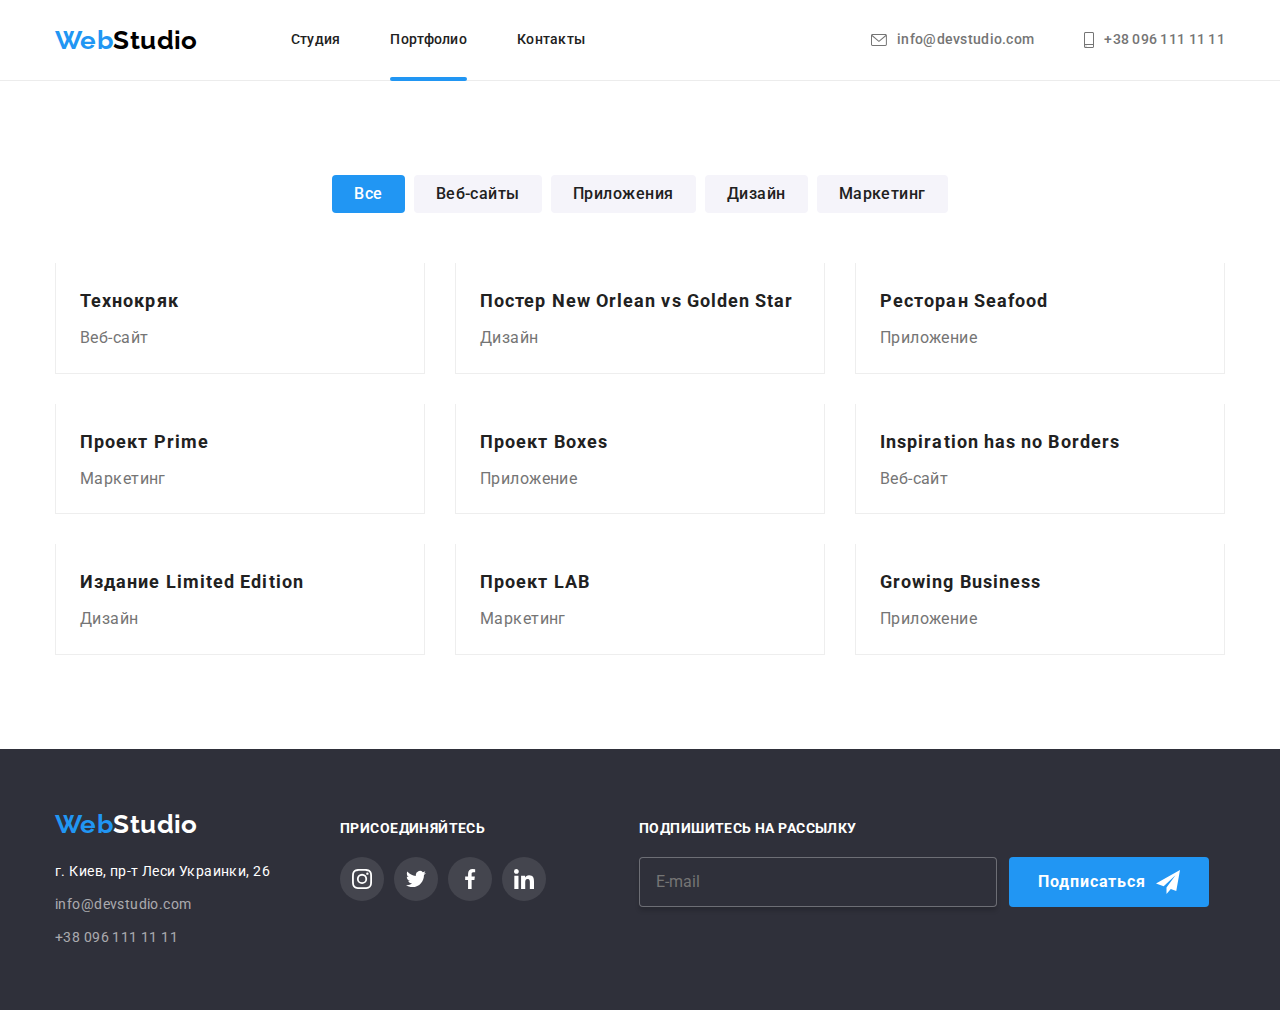
==== portfolio.html @ dff2fc72 "Выравнивает" ====
<!DOCTYPE html>
<html lang="ru">
  <head>
    <meta charset="UTF-8" />
    <meta http-equiv="X-UA-Compatible" content="IE=edge" />
    <meta name="viewport" content="width=device-width, initial-scale=1.0" />
    <title>Document</title>
    <link
      href="https://fonts.googleapis.com/css2?family=Raleway:wght@700&family=Roboto:wght@400;500;700;900&display=swap"
      rel="stylesheet"
    />
    <link
      rel="stylesheet"
      href="https://cdnjs.cloudflare.com/ajax/libs/modern-normalize/1.1.0/modern-normalize.min.css"
    />
    <link rel="stylesheet" href="./css/styles.css" />
  </head>
  <body>
    <!-- Шапка -->
    <header class="header-border">
      <div class="container main-header">
        <nav class="main-nav">
          <a href="./index.html" class="logo link"
            >Web<span class="second-part">Studio</span>
          </a>

          <ul class="site-nav list">
            <li class="item">
              <a href="./index.html" class="link">Студия</a>
            </li>
            <li class="item">
              <a href="./portfolio.html" class="link active-page">Портфолио</a>
            </li>
            <li class="item"><a href="" class="link">Контакты</a></li>
          </ul>
        </nav>
        <ul class="contact list">
          <li class="item" lang="en">
            <a href="mailto:info@devstudio.com" class="link"
              ><svg class="contact-icon" width="16" height="12">
                <use href="./images/sprite.svg#icon-envelope"></use>
              </svg>
              info@devstudio.com</a
            >
          </li>
          <li class="item">
            <a href="tel:+380961111111" class="link"
              ><svg class="contact-icon" width="10" height="16">
                <use href="./images/sprite.svg#icon-smartphone"></use>
              </svg>
              +38 096 111 11 11</a
            >
          </li>
        </ul>
      </div>
    </header>

    <main>
      <!-- Герой -->
      <section class="section examples">
        <div class="container">
          <ul class="example-list list">
            <li class="item">
              <button type="button" class="button example-btn current">
                Все
              </button>
            </li>
            <li class="item">
              <button type="button" class="button example-btn">
                Веб-сайты
              </button>
            </li>
            <li class="item">
              <button type="button" class="button example-btn">
                Приложения
              </button>
            </li>
            <li class="item">
              <button type="button" class="button example-btn">Дизайн</button>
            </li>
            <li class="item">
              <button type="button" class="button example-btn">
                Маркетинг
              </button>
            </li>
          </ul>

          <ul class="example-pic list">
            <li class="item">
              <div class="thumb">
                <a href="" class="link">
                  <img
                    class="img-block"
                    src="./images/techno.jpg"
                    alt=""
                    width="370"
                  />
                </a>
                <div class="overlay-wrp">
                  Технокряк это современная площадка распространения
                  коронавируса. Компании используют эту платформу для цифрового
                  шпионажа и атак на защищённые сервера конкурентов.
                </div>
              </div>

              <div class="example-wrapper">
                <h2 class="example-title">Технокряк</h2>
                <p class="example-item">Веб-сайт</p>
              </div>
            </li>

            <li class="item">
              <div class="thumb">
                <a href="" class="link">
                  <img
                    class="img-block"
                    src="./images/new-orlean.jpg"
                    alt=""
                    width="370"
                /></a>
                <div class="overlay-wrp">
                  Технокряк это современная площадка распространения
                  коронавируса. Компании используют эту платформу для цифрового
                  шпионажа и атак на защищённые сервера конкурентов.
                </div>
              </div>
              <div class="example-wrapper">
                <h2 class="example-title">Постер New Orlean vs Golden Star</h2>
                <p class="example-item">Дизайн</p>
              </div>
            </li>

            <li class="item">
              <div class="thumb">
                <a href="" class="link">
                  <img
                    class="img-block"
                    src="./images/seafood.jpg"
                    alt=""
                    width="370"
                /></a>
                <div class="overlay-wrp">
                  Технокряк это современная площадка распространения
                  коронавируса. Компании используют эту платформу для цифрового
                  шпионажа и атак на защищённые сервера конкурентов.
                </div>
              </div>
              <div class="example-wrapper">
                <h2 class="example-title">Ресторан Seafood</h2>
                <p class="example-item">Приложение</p>
              </div>
            </li>

            <li class="item">
              <div class="thumb">
                <a href="" class="link">
                  <img
                    class="img-block"
                    src="./images/prime.jpg"
                    alt=""
                    width="370"
                /></a>
                <div class="overlay-wrp">
                  Технокряк это современная площадка распространения
                  коронавируса. Компании используют эту платформу для цифрового
                  шпионажа и атак на защищённые сервера конкурентов.
                </div>
              </div>
              <div class="example-wrapper">
                <h2 class="example-title">Проект Prime</h2>
                <p class="example-item">Маркетинг</p>
              </div>
            </li>

            <li class="item">
              <div class="thumb">
                <a href="" class="link">
                  <img
                    class="img-block"
                    src="./images/boxes.jpg"
                    alt=""
                    width="370"
                /></a>
                <div class="overlay-wrp">
                  Технокряк это современная площадка распространения
                  коронавируса. Компании используют эту платформу для цифрового
                  шпионажа и атак на защищённые сервера конкурентов.
                </div>
              </div>
              <div class="example-wrapper">
                <h2 class="example-title">Проект Boxes</h2>
                <p class="example-item">Приложение</p>
              </div>
            </li>

            <li class="item">
              <div class="thumb">
                <a href="" class="link">
                  <img
                    class="img-block"
                    src="./images/inspiration.jpg"
                    alt=""
                    width="370"
                /></a>
                <div class="overlay-wrp">
                  Технокряк это современная площадка распространения
                  коронавируса. Компании используют эту платформу для цифрового
                  шпионажа и атак на защищённые сервера конкурентов.
                </div>
              </div>
              <div class="example-wrapper">
                <h2 class="example-title">Inspiration has no Borders</h2>
                <p class="example-item">Веб-сайт</p>
              </div>
            </li>

            <li class="item">
              <div class="thumb">
                <a href="" class="link">
                  <img
                    class="img-block"
                    src="./images/limited-ed.jpg"
                    alt=""
                    width="370"
                /></a>
                <div class="overlay-wrp">
                  Технокряк это современная площадка распространения
                  коронавируса. Компании используют эту платформу для цифрового
                  шпионажа и атак на защищённые сервера конкурентов.
                </div>
              </div>
              <div class="example-wrapper">
                <h2 class="example-title">Издание Limited Edition</h2>
                <p class="example-item">Дизайн</p>
              </div>
            </li>

            <li class="item">
              <div class="thumb">
                <a href="" class="link">
                  <img
                    class="img-block"
                    src="./images/lab.jpg"
                    alt=""
                    width="370"
                /></a>
                <div class="overlay-wrp">
                  Технокряк это современная площадка распространения
                  коронавируса. Компании используют эту платформу для цифрового
                  шпионажа и атак на защищённые сервера конкурентов.
                </div>
              </div>
              <div class="example-wrapper">
                <h2 class="example-title">Проект LAB</h2>
                <p class="example-item">Маркетинг</p>
              </div>
            </li>

            <li class="item">
              <div class="thumb">
                <a href="" class="link">
                  <img
                    class="img-block"
                    src="./images/growing-bsns.jpg"
                    alt=""
                    width="370"
                /></a>
                <div class="overlay-wrp">
                  Технокряк это современная площадка распространения
                  коронавируса. Компании используют эту платформу для цифрового
                  шпионажа и атак на защищённые сервера конкурентов.
                </div>
              </div>
              <div class="example-wrapper">
                <h2 class="example-title">Growing Business</h2>
                <p class="example-item">Приложение</p>
              </div>
            </li>
          </ul>
        </div>
      </section>
    </main>

    <!-- Подвал -->
    <footer class="footer">
      <div class="container footer-wrapper">
        <div class="adress-wrapper">
          <a href="./index.html" class="logo link"
            >Web<span class="second-part">Studio</span>
          </a>
          <address class="adress-section">
            <p class="adress-text">г. Киев, пр-т Леси Украинки, 26</p>
            <a href="mailto:info@devstudio.com" class="link"
              >info@devstudio.com</a
            >
            <a href="tel:+380961111111" class="link">+38 096 111 11 11</a>
          </address>
        </div>

        <div class="networks-wrapper">
          <h2 class="networks-title">Присоединяйтесь</h2>
          <ul class="list social-net">
            <li class="social-web">
              <a href="" class="link footer-link">
                <svg class="icon-instagram">
                  <use href="./images/sprite.svg#icon-instagram"></use>
                </svg>
              </a>
            </li>
            <li class="social-web">
              <a href="" class="link footer-link">
                <svg class="icon-twitter">
                  <use href="./images/sprite.svg#icon-twitter"></use>
                </svg>
              </a>
            </li>
            <li class="social-web">
              <a href="" class="link footer-link">
                <svg class="icon-facebook">
                  <use href="./images/sprite.svg#icon-facebook"></use>
                </svg>
              </a>
            </li>
            <li class="social-web">
              <a href="" class="link footer-link">
                <svg class="icon-linkedin">
                  <use href="./images/sprite.svg#icon-linkedin"></use>
                </svg>
              </a>
            </li>
          </ul>
        </div>

        <div class="subscribe-wrapper">
          <h2 class="subscribe-title">Подпишитесь на рассылку</h2>
          <form class="subscribe-form">
            <input type="email" name="mail" placeholder="E-mail" />
            <button class="button subscribe-btn" type="submit">
              Подписаться
              <svg class="subscribe-icon" width="24" height="24">
                <use href="images/sprite.svg#subscribe-icon"></use>
              </svg>
            </button>
          </form>
        </div>
      </div>
    </footer>
  </body>
</html>
---- css/styles.css ----
:root {
  --primary-text-color: #757575;
  --title-text-color: #212121;
  --hero-text-color: #ffffff;
  --accent-text-color: #2196f3;
  --secondary-bg: #f5f4fa;
  --contrast-bg: #2f303a;
  --logo-text-color: #000000;
  --accent-btn-color: #188ce8;
  --primary-bg-color: #ffffff;
  --footer-link-color: rgba(255, 255, 255, 0.6);
}

body {
  background-color: var(--primary-bg-color);
  color: var(--primary-text-color);
  font-family: "Roboto", sans-serif;
  font-size: 14px;
  line-height: 1.71;
  letter-spacing: 0.03em;
}

p {
  margin-top: 0;
  margin-bottom: 0;
}

.container {
  width: 1200px;
  padding-left: 15px;
  padding-right: 15px;
  margin-left: auto;
  margin-right: auto;
}

/* ЛОГО */

.header-border {
  border-bottom: 1px solid #ececec;
}

.main-header {
  display: flex;
  align-items: center;
}

.main-nav {
  display: flex;
  align-items: center;
}

.logo {
  color: var(--accent-text-color);
  font-family: "Raleway", sans-serif;
  font-weight: 700;
  font-size: 26px;
  line-height: 1.19;
}

.second-part {
  color: var(--logo-text-color);
  font-family: "Raleway", sans-serif;
}

/* ШАПКА */

.site-nav {
  display: flex;
  margin-left: 93px;
}

.contact {
  display: flex;
  margin-left: auto;
  align-items: center;
}

.site-nav .item + .item,
.contact .item + .item {
  margin-left: 50px;
}

.site-nav .link,
.contact .link {
  position: relative;

  display: block;
  padding-top: 32px;
  padding-bottom: 32px;

  color: var(--title-text-color);

  font-weight: 500;
  font-size: 14px;
  line-height: 1.14;
  letter-spacing: 0.02em;
}

.site-nav .link.active-page::after {
  content: "";

  position: absolute;
  bottom: -1px;
  left: 0;

  display: block;
  width: 100%;
  height: 4px;
  background-color: var(--accent-text-color);
  border-radius: 2px;

  transition: opacity 250ms, cubic-bezier(0.4, 0, 0.2, 1);
}

.contact .link .site-nav .active-page {
  color: var(--accent-text-color);
}

.contact .link {
  display: flex;
  align-items: center;
}

.list {
  margin-top: 0;
  margin-bottom: 0;
  padding-left: 0;
  list-style: none;
}

.link {
  text-decoration: none;
  transition: color 250ms cubic-bezier(0.4, 0, 0.2, 1),
    background-color 250ms cubic-bezier(0.4, 0, 0.2, 1);
}

.contact .link {
  color: var(--primary-text-color);
  font-weight: 500;
  line-height: 1.14;
}

.link:hover,
.link:focus,
.adress-section .link:hover,
.adress-section .link:focus {
  color: var(--accent-text-color);
}

.contact-icon {
  fill: currentColor;
  margin-right: 10px;
}

/* ГЕРОЙ */

.section {
  padding-top: 94px;
  padding-bottom: 94px;
}

.hero {
  padding-top: 200px;
  padding-bottom: 200px;
  text-align: center;

  max-width: 1600px;
  height: 600px;
  margin-left: auto;
  margin-right: auto;
  background-image: linear-gradient(
      to right,
      rgba(47, 48, 58, 0.4),
      rgba(47, 48, 58, 0.4)
    ),
    url(../images/hero-img.jpg);
  background-repeat: no-repeat;
  background-position: center;

  background-size: cover;
  background-color: var(--contrast-bg);
}

.hero-title {
  margin-top: 0;
  margin-bottom: 30px;
  margin-left: auto;
  margin-right: auto;
  width: 696px;
  color: var(--hero-text-color);
  font-weight: 900;
  font-size: 44px;
  line-height: 1.36;
  text-align: center;
  letter-spacing: 0.06em;
  text-transform: uppercase;
}

.hero-btn {
  padding: 10px 32px;
  background-color: var(--accent-text-color);
  color: var(--hero-text-color);
  font-size: 16px;
  font-weight: 700;
  line-height: 1.87;
  letter-spacing: 0.06em;
  min-width: 200px;
}

.hero-btn:hover,
.hero-btn:focus {
  background-color: var(--accent-btn-color);
  cursor: pointer;
}
/* ОСОБЕННОСТИ */

.feature {
  padding-top: 94px;
  padding-bottom: 0;
}

.feature-list {
  display: flex;
  flex-wrap: nowrap;
}

.feature-list > .item {
  width: 270px;
  margin-right: 30px;
}

.feature-list > .item:last-child {
  margin-right: 0;
}

.feature-icons {
  display: flex;
  justify-content: center;
  align-items: center;
  height: 120px;
  background-color: #f5f4fa;
  border-radius: 4px;
  margin-bottom: 30px;
  text-align: center;
}

.icon-antenna,
.icon-clock,
.icon-diagram,
.icon-astronaut {
  width: 70px;
  height: 70px;
}

.feature-title {
  margin-top: 0;
  margin-bottom: 10px;
  color: var(--title-text-color);
  font-weight: 700;
  font-size: 14px;
  line-height: 1.14;
  text-transform: uppercase;
}

/* ЧЕМ МЫ ЗАНИМАЕМСЯ */

.speciality-list {
  display: flex;
}

.speciality-list > .item {
  margin-right: 30px;
}

.speciality-list > .item:last-child {
  margin-right: 0;
}

.img-block {
  display: block;
}

.speciality-title,
.team-title {
  margin-top: 0;
  margin-bottom: 50px;
  color: var(--title-text-color);
  font-weight: 700;
  font-size: 36px;
  line-height: 1.16;
  text-align: center;
}

.speciality-thumb {
  position: relative;
  display: flex;
  text-align: center;
}

.speciality-text {
  position: absolute;
  width: 100%;
  bottom: 0;
  padding-top: 27px;
  padding-bottom: 27px;

  text-transform: uppercase;
  font-size: 14px;
  font-weight: bold;
  height: 70px;
  line-height: 1.17;
  background-color: rgba(47, 48, 58, 0.8);
  color: var(--hero-text-color);
}

/* КОМАНДА */

.team {
  background-color: var(--secondary-bg);
}

.team-list {
  display: flex;
}

.team-item {
  margin-right: 30px;
  background-color: var(--primary-bg-color);
  text-align: center;
  box-shadow: 0px 1px 3px rgba(0, 0, 0, 0.12), 0px 1px 1px rgba(0, 0, 0, 0.14),
    0px 2px 1px rgba(0, 0, 0, 0.2);
  border-radius: 0px 0px 4px 4px;
}

.team-item:last-child {
  margin-right: 0;
}

.team-wrapper {
  padding: 30px 32px;
}

.social-web .link:hover,
.social-web .link:focus {
  background-color: var(--accent-text-color);
  color: var(--hero-text-color);
}

.staff-name {
  margin-top: 0;
  margin-bottom: 10px;

  color: var(--title-text-color);
  font-weight: 500;
  font-size: 16px;
  line-height: 1.19;
}

.position {
  font-size: 16px;
  line-height: 1.19;
  margin-bottom: 16px;
}

.social-web .icon-color {
  fill: currentColor;
}

/* ПОСТОЯННЫЕ КЛИЕНТЫ */

.clients-logo {
  display: flex;
  align-items: center;
}

.clients-logo .item {
  margin-right: 30px;
  height: 92px;
  width: 170px;
  cursor: pointer;
}

.clients-logo .link {
  display: flex;
  justify-content: center;
  align-items: center;
  height: 100%;
  color: #afb1b8;
  border: 1px solid #afb1b8;
  border-radius: 4px;
}

.clients-logo .link:hover,
.clients-logo .link:focus {
  color: var(--accent-text-color);
  border-color: var(--accent-text-color);
}

.clients-logo .item:last-child {
  margin-right: 0;
}

.logo-icon {
  width: 106px;
  height: 60px;
  fill: currentColor;
}

/* ПОДВАЛ */

.footer {
  display: flex;
  padding-top: 60px;
  padding-bottom: 60px;
  background-color: var(--contrast-bg);
}

.footer-wrapper {
  display: flex;
}

.footer .logo {
  display: block;
  margin-bottom: 20px;
}

.footer .second-part {
  color: var(--hero-text-color);
}

.adress-section {
  color: var(--hero-text-color);
  font-style: normal;
}

.adress-section .link {
  color: var(--footer-link-color);
  display: block;
  margin-top: 9px;
}

.networks-wrapper {
  margin-left: 70px;
  padding-top: 12px;
}

.social-net {
  display: flex;
  justify-content: center;
}

.social-web {
  display: block;

  width: 44px;
  height: 44px;

  background-color: rgba(255, 255, 255, 0.1);
  margin-right: 10px;
  border-radius: 50%;
}

.social-web:last-child {
  margin-right: 0;
}

.networks-title,
.subscribe-title {
  margin-top: 0;
  margin-bottom: 20px;
  font-weight: bold;
  font-size: 14px;
  line-height: 1.14;
  letter-spacing: 0.03em;
  text-transform: uppercase;
  color: var(--hero-text-color);
}

.social-web .link {
  display: flex;
  justify-content: center;
  align-items: center;
  height: 100%;
  border-radius: 50%;
  color: #afb1b8;
}

.social-web .footer-link {
  color: var(--hero-text-color);
}

.icon-instagram,
.icon-twitter,
.icon-facebook,
.icon-linkedin {
  width: 20px;
  height: 20px;
  fill: currentColor;
}

.subscribe-wrapper {
  margin-left: 93px;
  padding-top: 12px;
}

.subscribe-form {
  display: flex;
}

.subscribe-form input {
  width: 358px;
  padding-left: 16px;
  background-color: var(--contrast-bg);
  border: 1px solid rgba(255, 255, 255, 0.3);
  box-shadow: 0px 4px 4px rgba(0, 0, 0, 0.15);
  border-radius: 4px;
  font-size: 16px;
  color: var(--hero-text-color);
  transition: border-color 250ms cubic-bezier(0.4, 0, 0.2, 1);
}

.subscribe-btn {
  display: flex;
  justify-content: center;
  align-items: center;
  padding-top: 10px;
  padding-bottom: 10px;
  margin-left: 12px;
  background-color: var(--accent-text-color);
  color: var(--hero-text-color);
  font-size: 16px;
  font-weight: bold;
  line-height: 1.87;
  letter-spacing: 0.06em;
  min-width: 200px;
}

.subscribe-btn:hover,
.subscribe-btn:focus {
  background-color: var(--accent-btn-color);
  cursor: pointer;
}

.subscribe-icon {
  fill: currentColor;
  margin-left: 10px;
}

.subscribe-form input:focus {
  border-color: var(--accent-text-color);
  outline: none;
}

/* ПОРТФОЛИО */

.example-list {
  display: flex;
  justify-content: center;
  margin-bottom: 50px;
}

.button {
  text-align: center;
  cursor: pointer;
  border-radius: 4px;
  border: 0;

  transition: color 250ms cubic-bezier(0.4, 0, 0.2, 1),
    background-color 250ms cubic-bezier(0.4, 0, 0.2, 1);
}

.example-btn {
  padding: 6px 22px;
  background-color: var(--secondary-bg);
  color: var(--title-text-color);
  font-size: 16px;
  font-weight: 500;
  line-height: 1.62;
  letter-spacing: 0.03em;
}

.example-list > .item {
  margin-right: 9px;
}

.example-list > .item:last-child {
  margin-right: 0;
}

.example-btn:hover,
.example-btn:focus {
  background-color: var(--accent-text-color);
  color: var(--hero-text-color);
  box-shadow: 0px 3px 1px rgba(0, 0, 0, 0.1), 0px 1px 2px rgba(0, 0, 0, 0.08),
    0px 2px 2px rgba(0, 0, 0, 0.12);
}

.current {
  background-color: var(--accent-text-color);
  color: var(--hero-text-color);
}

.example-pic {
  display: flex;
  flex-wrap: wrap;
}

.example-pic .item {
  width: calc((100% - 60px) / 3);
  margin-right: 30px;
  margin-bottom: 30px;
  cursor: pointer;

  transition: transform 250ms cubic-bezier(0.4, 0, 0.2, 1);
}

.example-pic .item:nth-child(3n) {
  margin-right: 0;
}

.example-pic .item:nth-last-child(-n + 3) {
  margin-bottom: 0;
}

.example-pic .item:hover,
.example-pic .item:focus {
  box-shadow: 0px 1px 1px rgba(0, 0, 0, 0.12), 0px 4px 4px rgba(0, 0, 0, 0.06),
    1px 4px 6px rgba(0, 0, 0, 0.16);
}

.thumb {
  position: relative;
  overflow: hidden;
}

.overlay-wrp {
  position: absolute;
  width: 100%;
  height: 100%;
  top: 0;
  left: 0;

  padding: 63px 24px;

  font-size: 18px;
  line-height: 1.55;
  color: var(--hero-text-color);
  background-color: rgba(33, 150, 243, 0.9);

  transform: translateY(100%);
  transition: transform 250ms cubic-bezier(0.4, 0, 0.2, 1);
}

.thumb:hover .overlay-wrp {
  transform: translateY(0);
}

.example-title {
  margin-top: 0;
  margin-bottom: 4px;
  color: var(--title-text-color);
  font-weight: 700;
  font-size: 18px;
  line-height: 2;
  letter-spacing: 0.06em;
}

.example-wrapper {
  padding: 20px 24px;
  border: 1px solid #eeeeee;
  border-top: 0;
}

.example-item {
  font-size: 16px;
  line-height: 1.86;
}

.backdrope {
  position: fixed;

  top: 0;
  left: 0;
  width: 100%;
  height: 100%;
  background-color: rgba(0, 0, 0, 0.2);
}

.backdrope.is-hidden {
  opacity: 0;
  pointer-events: none;
}

.modal {
  position: absolute;
  top: 50%;
  left: 50%;

  transform: translate(-50%, -50%);

  width: 528px;
  height: 581px;
  border-radius: 4px;

  background-color: var(--primary-bg-color);
}

.close-btn {
  position: absolute;
  display: flex;
  justify-content: center;
  align-items: center;
  top: 8px;
  right: 8px;
  width: 30px;
  height: 30px;
  padding: 0;
  border-radius: 50%;
  border: 1px solid rgba(0, 0, 0, 0.1);
  background-color: var(--primary-bg-color);
}

.close-icon {
  fill: currentColor;
  transition: fill 250ms cubic-bezier(0.4, 0, 0.2, 1);
}

.close-icon:hover,
.close-icon:focus {
  fill: var(--accent-text-color);
}

.modal-title {
  font-size: 20px;
  font-weight: bold;
  line-height: 1.15;
  color: var(--title-text-color);
  text-align: center;
}

.modal-form {
  margin: 40px;
}

.form-field {
  position: relative;
  display: flex;
  flex-direction: column;
  margin-bottom: 10px;
  font-size: 12px;
  line-height: 1.16;
  color: var(--primary-text-color);
  letter-spacing: 0.01em;
}

.form-field input {
  margin-top: 4px;
  padding-left: 42px;
  height: 40px;
  border: 1px solid rgba(33, 33, 33, 0.2);

  border-radius: 4px;
}

.form-field textarea {
  resize: none;
  height: 120px;
  border: 1px solid rgba(33, 33, 33, 0.2);
  margin-top: 4px;

  border-radius: 4px;
  padding: 12px 16px;

  font-size: 12px;
  line-height: 1.16;
  letter-spacing: 0.01em;

  transition: border 250ms cubic-bezier(0.4, 0, 0.2, 1);
}

.form-field textarea::placeholder {
  color: rgba(117, 117, 117, 0.5);
}

.icon-person,
.icon-phone,
.icon-email {
  position: absolute;
  top: 50%;
  left: 12px;

  fill: #212121;

  transition: fill 250ms cubic-bezier(0.4, 0, 0.2, 1);
}

.form-input:focus + .icon-person,
.form-input:focus + .icon-phone,
.form-input:focus + .icon-email {
  fill: var(--accent-text-color);
}

.form-input {
  transition: border 250ms cubic-bezier(0.4, 0, 0.2, 1);
}

.form-input:focus {
  border: 1px solid var(--accent-text-color);
  outline: none;
}

.form-field textarea:focus {
  border: 1px solid var(--accent-text-color);
  outline: none;
}

.send-btn {
  display: block;
  margin-left: auto;
  margin-right: auto;
  margin-top: 30px;
  padding-top: 10px;
  padding-bottom: 10px;

  background-color: var(--accent-text-color);
  color: var(--hero-text-color);
  font-size: 16px;
  font-weight: bold;
  line-height: 1.87;
  letter-spacing: 0.06em;
  min-width: 200px;
}

.send-btn:hover,
.send-btn:focus {
  background-color: var(--accent-btn-color);
  cursor: pointer;
}

.checkbox {
  -webkit-appearance: none;
  -moz-appearance: none;
  appearance: none;
}

.confirmation {
  text-align: center;
  font-size: 14px;
  line-height: 1.7;
  color: var(--primary-text-color);
  letter-spacing: 0.03em;
  margin-top: 20px;
}

.rules {
  color: var(--accent-text-color);
  text-decoration: underline;
  cursor: pointer;
  transition: color 250ms cubic-bezier(0.4, 0, 0.2, 1);
}

.rules:hover {
  color: var(--accent-btn-color);
}

.icon-check {
  border: 2px solid var(--title-text-color);
  border-radius: 2px;
  margin-right: 7px;
  transition: background-color 250ms cubic-bezier(0.4, 0, 0.2, 1),
    border-color 250ms cubic-bezier(0.4, 0, 0.2, 1);
}

.checkbox:checked + .icon-check {
  background-color: var(--accent-text-color);
  border-color: var(--accent-text-color);
  border-radius: 2px;
  background-origin: border-box;
}

.confirmation label {
  display: flex;
  justify-content: center;
  align-items: center;
}
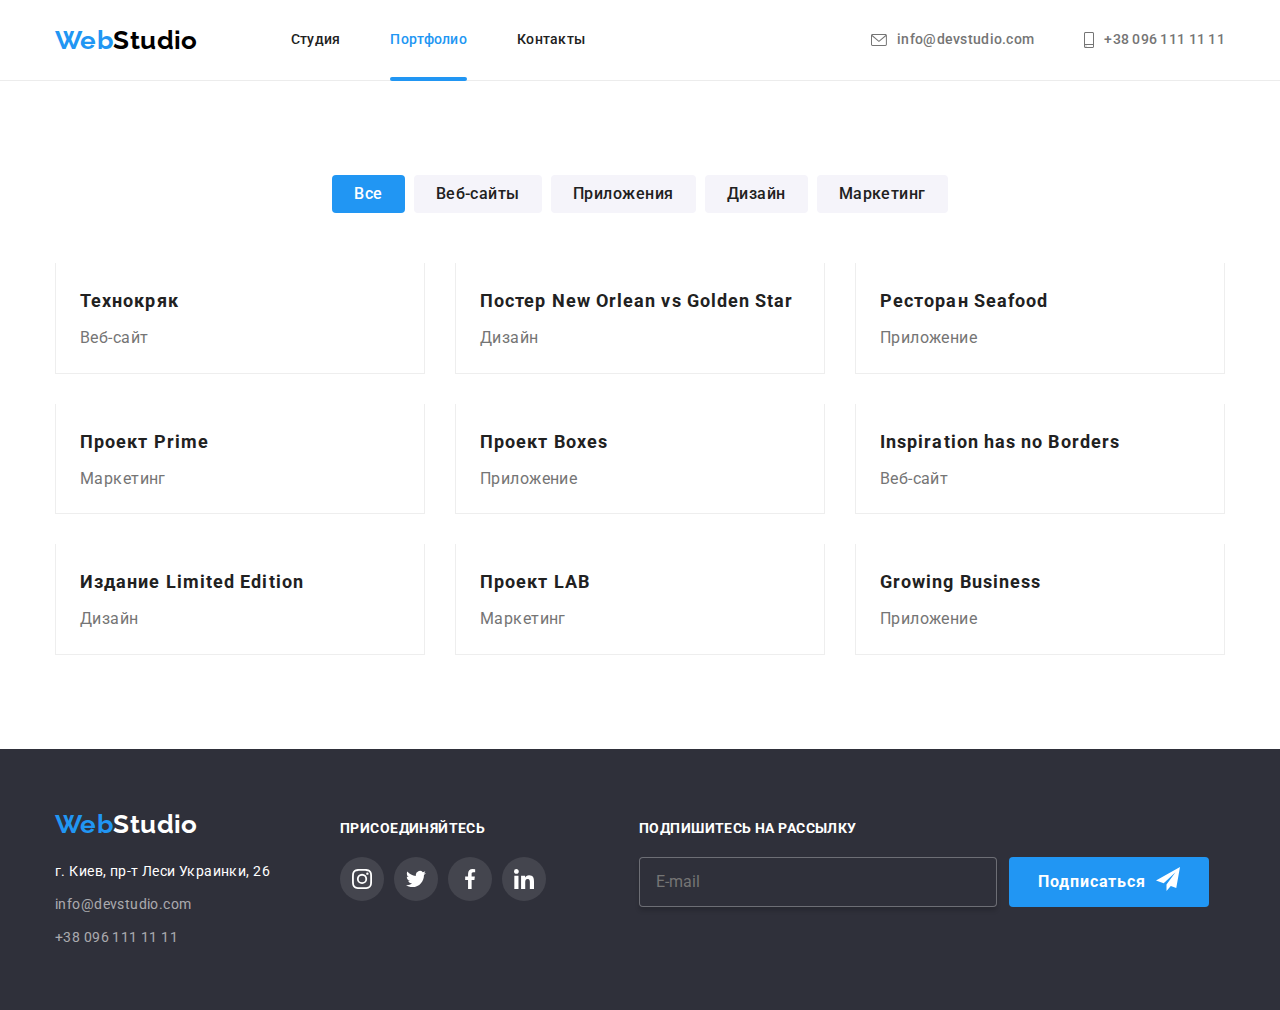
==== commit f7fc041a: "Добавляет BEM/SASS" ====
--- a/portfolio.html
+++ b/portfolio.html
@@ -13,39 +13,45 @@
       rel="stylesheet"
       href="https://cdnjs.cloudflare.com/ajax/libs/modern-normalize/1.1.0/modern-normalize.min.css"
     />
-    <link rel="stylesheet" href="./css/styles.css" />
+    <link rel="stylesheet" href="./css/main.min.css" />
   </head>
   <body>
     <!-- Шапка -->
-    <header class="header-border">
-      <div class="container main-header">
+    <header class="page-header">
+      <div class="container page-header__container">
         <nav class="main-nav">
-          <a href="./index.html" class="logo link"
-            >Web<span class="second-part">Studio</span>
+          <a href="./index.html" class="logo"
+            >Web<span class="page-header__logo--color">Studio</span>
           </a>
 
-          <ul class="site-nav list">
-            <li class="item">
-              <a href="./index.html" class="link">Студия</a>
-            </li>
-            <li class="item">
-              <a href="./portfolio.html" class="link active-page">Портфолио</a>
-            </li>
-            <li class="item"><a href="" class="link">Контакты</a></li>
+          <ul class="site-nav">
+            <li class="site-nav__item">
+              <a href="./index.html" class="site-nav__link">Студия</a>
+            </li>
+            <li class="site-nav__item">
+              <a
+                href="./portfolio.html"
+                class="site-nav__link site-nav__link--active"
+                >Портфолио</a
+              >
+            </li>
+            <li class="site-nav__item">
+              <a href="" class="site-nav__link">Контакты</a>
+            </li>
           </ul>
         </nav>
-        <ul class="contact list">
-          <li class="item" lang="en">
-            <a href="mailto:info@devstudio.com" class="link"
-              ><svg class="contact-icon" width="16" height="12">
+        <ul class="contacts">
+          <li class="contacts__item" lang="en">
+            <a href="mailto:info@devstudio.com" class="contacts__link"
+              ><svg class="contacts__icon" width="16" height="12">
                 <use href="./images/sprite.svg#icon-envelope"></use>
               </svg>
               info@devstudio.com</a
             >
           </li>
-          <li class="item">
-            <a href="tel:+380961111111" class="link"
-              ><svg class="contact-icon" width="10" height="16">
+          <li class="contacts__item">
+            <a href="tel:+380961111111" class="contacts__link"
+              ><svg class="contacts__icon" width="10" height="16">
                 <use href="./images/sprite.svg#icon-smartphone"></use>
               </svg>
               +38 096 111 11 11</a
@@ -57,40 +63,34 @@
 
     <main>
       <!-- Герой -->
-      <section class="section examples">
-        <div class="container">
-          <ul class="example-list list">
-            <li class="item">
-              <button type="button" class="button example-btn current">
+      <section class="examples">
+        <div class="container examples__container">
+          <ul class="examples__list">
+            <li class="examples__item">
+              <button type="button" class="example__btn example__btn--current">
                 Все
               </button>
             </li>
-            <li class="item">
-              <button type="button" class="button example-btn">
-                Веб-сайты
-              </button>
-            </li>
-            <li class="item">
-              <button type="button" class="button example-btn">
-                Приложения
-              </button>
-            </li>
-            <li class="item">
-              <button type="button" class="button example-btn">Дизайн</button>
-            </li>
-            <li class="item">
-              <button type="button" class="button example-btn">
-                Маркетинг
-              </button>
+            <li class="examples__item">
+              <button type="button" class="example__btn">Веб-сайты</button>
+            </li>
+            <li class="examples__item">
+              <button type="button" class="example__btn">Приложения</button>
+            </li>
+            <li class="examples__item">
+              <button type="button" class="example__btn">Дизайн</button>
+            </li>
+            <li class="examples__item">
+              <button type="button" class="example__btn">Маркетинг</button>
             </li>
           </ul>
 
-          <ul class="example-pic list">
-            <li class="item">
-              <div class="thumb">
-                <a href="" class="link">
-                  <img
-                    class="img-block"
+          <ul class="pictures__list">
+            <li class="pictures__item">
+              <div class="pictures__thumb">
+                <a href="">
+                  <img
+                    class="pictures__img"
                     src="./images/techno.jpg"
                     alt=""
                     width="370"
@@ -103,17 +103,17 @@
                 </div>
               </div>
 
-              <div class="example-wrapper">
-                <h2 class="example-title">Технокряк</h2>
-                <p class="example-item">Веб-сайт</p>
-              </div>
-            </li>
-
-            <li class="item">
-              <div class="thumb">
-                <a href="" class="link">
-                  <img
-                    class="img-block"
+              <div class="pic-wrapper">
+                <h2 class="pic-wrapper__title">Технокряк</h2>
+                <p class="pic-wrapper__item">Веб-сайт</p>
+              </div>
+            </li>
+
+            <li class="pictures__item">
+              <div class="pictures__thumb">
+                <a href="">
+                  <img
+                    class="pictures__img"
                     src="./images/new-orlean.jpg"
                     alt=""
                     width="370"
@@ -124,17 +124,19 @@
                   шпионажа и атак на защищённые сервера конкурентов.
                 </div>
               </div>
-              <div class="example-wrapper">
-                <h2 class="example-title">Постер New Orlean vs Golden Star</h2>
-                <p class="example-item">Дизайн</p>
-              </div>
-            </li>
-
-            <li class="item">
-              <div class="thumb">
-                <a href="" class="link">
-                  <img
-                    class="img-block"
+              <div class="pic-wrapper">
+                <h2 class="pic-wrapper__title">
+                  Постер New Orlean vs Golden Star
+                </h2>
+                <p class="pic-wrapper__item">Дизайн</p>
+              </div>
+            </li>
+
+            <li class="pictures__item">
+              <div class="pictures__thumb">
+                <a href="">
+                  <img
+                    class="pictures__img"
                     src="./images/seafood.jpg"
                     alt=""
                     width="370"
@@ -145,17 +147,17 @@
                   шпионажа и атак на защищённые сервера конкурентов.
                 </div>
               </div>
-              <div class="example-wrapper">
-                <h2 class="example-title">Ресторан Seafood</h2>
-                <p class="example-item">Приложение</p>
-              </div>
-            </li>
-
-            <li class="item">
-              <div class="thumb">
-                <a href="" class="link">
-                  <img
-                    class="img-block"
+              <div class="pic-wrapper">
+                <h2 class="pic-wrapper__title">Ресторан Seafood</h2>
+                <p class="pic-wrapper__item">Приложение</p>
+              </div>
+            </li>
+
+            <li class="pictures__item">
+              <div class="pictures__thumb">
+                <a href="">
+                  <img
+                    class="pictures__img"
                     src="./images/prime.jpg"
                     alt=""
                     width="370"
@@ -166,17 +168,17 @@
                   шпионажа и атак на защищённые сервера конкурентов.
                 </div>
               </div>
-              <div class="example-wrapper">
-                <h2 class="example-title">Проект Prime</h2>
-                <p class="example-item">Маркетинг</p>
-              </div>
-            </li>
-
-            <li class="item">
-              <div class="thumb">
-                <a href="" class="link">
-                  <img
-                    class="img-block"
+              <div class="pic-wrapper">
+                <h2 class="pic-wrapper__title">Проект Prime</h2>
+                <p class="pic-wrapper__item">Маркетинг</p>
+              </div>
+            </li>
+
+            <li class="pictures__item">
+              <div class="pictures__thumb">
+                <a href="">
+                  <img
+                    class="pictures__img"
                     src="./images/boxes.jpg"
                     alt=""
                     width="370"
@@ -187,17 +189,17 @@
                   шпионажа и атак на защищённые сервера конкурентов.
                 </div>
               </div>
-              <div class="example-wrapper">
-                <h2 class="example-title">Проект Boxes</h2>
-                <p class="example-item">Приложение</p>
-              </div>
-            </li>
-
-            <li class="item">
-              <div class="thumb">
-                <a href="" class="link">
-                  <img
-                    class="img-block"
+              <div class="pic-wrapper">
+                <h2 class="pic-wrapper__title">Проект Boxes</h2>
+                <p class="pic-wrapper__item">Приложение</p>
+              </div>
+            </li>
+
+            <li class="pictures__item">
+              <div class="pictures__thumb">
+                <a href="">
+                  <img
+                    class="pictures__img"
                     src="./images/inspiration.jpg"
                     alt=""
                     width="370"
@@ -208,17 +210,17 @@
                   шпионажа и атак на защищённые сервера конкурентов.
                 </div>
               </div>
-              <div class="example-wrapper">
-                <h2 class="example-title">Inspiration has no Borders</h2>
-                <p class="example-item">Веб-сайт</p>
-              </div>
-            </li>
-
-            <li class="item">
-              <div class="thumb">
-                <a href="" class="link">
-                  <img
-                    class="img-block"
+              <div class="pic-wrapper">
+                <h2 class="pic-wrapper__title">Inspiration has no Borders</h2>
+                <p class="pic-wrapper__item">Веб-сайт</p>
+              </div>
+            </li>
+
+            <li class="pictures__item">
+              <div class="pictures__thumb">
+                <a href="">
+                  <img
+                    class="pictures__img"
                     src="./images/limited-ed.jpg"
                     alt=""
                     width="370"
@@ -229,17 +231,17 @@
                   шпионажа и атак на защищённые сервера конкурентов.
                 </div>
               </div>
-              <div class="example-wrapper">
-                <h2 class="example-title">Издание Limited Edition</h2>
-                <p class="example-item">Дизайн</p>
-              </div>
-            </li>
-
-            <li class="item">
-              <div class="thumb">
-                <a href="" class="link">
-                  <img
-                    class="img-block"
+              <div class="pic-wrapper">
+                <h2 class="pic-wrapper__title">Издание Limited Edition</h2>
+                <p class="pic-wrapper__item">Дизайн</p>
+              </div>
+            </li>
+
+            <li class="pictures__item">
+              <div class="pictures__thumb">
+                <a href="">
+                  <img
+                    class="pictures__img"
                     src="./images/lab.jpg"
                     alt=""
                     width="370"
@@ -250,17 +252,17 @@
                   шпионажа и атак на защищённые сервера конкурентов.
                 </div>
               </div>
-              <div class="example-wrapper">
-                <h2 class="example-title">Проект LAB</h2>
-                <p class="example-item">Маркетинг</p>
-              </div>
-            </li>
-
-            <li class="item">
-              <div class="thumb">
-                <a href="" class="link">
-                  <img
-                    class="img-block"
+              <div class="pic-wrapper">
+                <h2 class="pic-wrapper__title">Проект LAB</h2>
+                <p class="pic-wrapper__item">Маркетинг</p>
+              </div>
+            </li>
+
+            <li class="pictures__item">
+              <div class="pictures__thumb">
+                <a href="">
+                  <img
+                    class="pictures__img"
                     src="./images/growing-bsns.jpg"
                     alt=""
                     width="370"
@@ -271,9 +273,9 @@
                   шпионажа и атак на защищённые сервера конкурентов.
                 </div>
               </div>
-              <div class="example-wrapper">
-                <h2 class="example-title">Growing Business</h2>
-                <p class="example-item">Приложение</p>
+              <div class="pic-wrapper">
+                <h2 class="pic-wrapper__title">Growing Business</h2>
+                <p class="pic-wrapper__item">Приложение</p>
               </div>
             </li>
           </ul>
@@ -283,47 +285,49 @@
 
     <!-- Подвал -->
     <footer class="footer">
-      <div class="container footer-wrapper">
-        <div class="adress-wrapper">
-          <a href="./index.html" class="logo link"
-            >Web<span class="second-part">Studio</span>
+      <div class="container footer__container">
+        <div>
+          <a href="./index.html" class="logo footer__logo"
+            >Web<span class="footer__logo--color">Studio</span>
           </a>
           <address class="adress-section">
-            <p class="adress-text">г. Киев, пр-т Леси Украинки, 26</p>
-            <a href="mailto:info@devstudio.com" class="link"
+            <p>г. Киев, пр-т Леси Украинки, 26</p>
+            <a href="mailto:info@devstudio.com" class="adress-section__link"
               >info@devstudio.com</a
             >
-            <a href="tel:+380961111111" class="link">+38 096 111 11 11</a>
+            <a href="tel:+380961111111" class="adress-section__link"
+              >+38 096 111 11 11</a
+            >
           </address>
         </div>
 
-        <div class="networks-wrapper">
-          <h2 class="networks-title">Присоединяйтесь</h2>
-          <ul class="list social-net">
-            <li class="social-web">
-              <a href="" class="link footer-link">
-                <svg class="icon-instagram">
+        <div class="networks">
+          <h2 class="networks__title">Присоединяйтесь</h2>
+          <ul class="networks__list">
+            <li class="networks__item">
+              <a href="" class="networks__link">
+                <svg class="networks__icon">
                   <use href="./images/sprite.svg#icon-instagram"></use>
                 </svg>
               </a>
             </li>
-            <li class="social-web">
-              <a href="" class="link footer-link">
-                <svg class="icon-twitter">
+            <li class="networks__item">
+              <a href="" class="networks__link">
+                <svg class="networks__icon">
                   <use href="./images/sprite.svg#icon-twitter"></use>
                 </svg>
               </a>
             </li>
-            <li class="social-web">
-              <a href="" class="link footer-link">
-                <svg class="icon-facebook">
+            <li class="networks__item">
+              <a href="" class="networks__link">
+                <svg class="networks__icon">
                   <use href="./images/sprite.svg#icon-facebook"></use>
                 </svg>
               </a>
             </li>
-            <li class="social-web">
-              <a href="" class="link footer-link">
-                <svg class="icon-linkedin">
+            <li class="networks__item">
+              <a href="" class="networks__link">
+                <svg class="networks__icon">
                   <use href="./images/sprite.svg#icon-linkedin"></use>
                 </svg>
               </a>
@@ -331,13 +335,13 @@
           </ul>
         </div>
 
-        <div class="subscribe-wrapper">
-          <h2 class="subscribe-title">Подпишитесь на рассылку</h2>
-          <form class="subscribe-form">
+        <div class="subscribe">
+          <h2 class="subscribe__title">Подпишитесь на рассылку</h2>
+          <form class="subscribe__form">
             <input type="email" name="mail" placeholder="E-mail" />
             <button class="button subscribe-btn" type="submit">
               Подписаться
-              <svg class="subscribe-icon" width="24" height="24">
+              <svg class="subscribe__icon" width="24" height="24">
                 <use href="images/sprite.svg#subscribe-icon"></use>
               </svg>
             </button>
--- a/css/main.min.css
+++ b/css/main.min.css
@@ -0,0 +1 @@
+body{background-color:#fff;color:#757575;font-family:"Roboto",sans-serif;font-size:14px;line-height:1.71;letter-spacing:.03em}p{margin-top:0;margin-bottom:0}ul{margin-top:0;margin-bottom:0;padding-left:0;list-style:none}a{text-decoration:none;-webkit-transition:color 250ms cubic-bezier(0.4, 0, 0.2, 1),background-color 250ms cubic-bezier(0.4, 0, 0.2, 1);transition:color 250ms cubic-bezier(0.4, 0, 0.2, 1),background-color 250ms cubic-bezier(0.4, 0, 0.2, 1)}a:hover,a:focus{color:#2196f3}h1{margin-top:0;margin-bottom:30px;margin-left:auto;margin-right:auto;width:696px;color:#fff;font-weight:900;font-size:44px;line-height:1.36;text-align:center;letter-spacing:.06em;text-transform:uppercase}h2{margin-top:0;margin-bottom:50px;color:#212121;font-weight:700;font-size:36px;line-height:1.16;text-align:center}h3{margin-top:0;margin-bottom:10px;color:#212121;font-weight:700;font-size:14px;line-height:1.14;text-transform:uppercase}.examples__container,.footer__container,.clients__container,.team__container,.speciality__container,.feature__container,.hero__container,.page-header__container{width:1200px;padding-left:15px;padding-right:15px;margin-left:auto;margin-right:auto}.example__btn,.send-btn,.subscribe-btn,.hero__btn{text-align:center;cursor:pointer;border-radius:4px;border:0;-webkit-transition:color 250ms cubic-bezier(0.4, 0, 0.2, 1),background-color 250ms cubic-bezier(0.4, 0, 0.2, 1);transition:color 250ms cubic-bezier(0.4, 0, 0.2, 1),background-color 250ms cubic-bezier(0.4, 0, 0.2, 1)}.example__btn:hover,.send-btn:hover,.subscribe-btn:hover,.hero__btn:hover,.example__btn:focus,.send-btn:focus,.subscribe-btn:focus,.hero__btn:focus{background-color:#188ce8;cursor:pointer}.pictures__img,.team-img,.speciality__img{display:block}.page-header{border-bottom:1px solid #ececec}.page-header__logo--color{color:#000;font-family:"Raleway",sans-serif}.page-header__container{display:-webkit-box;display:-ms-flexbox;display:flex}.main-nav{display:-webkit-box;display:-ms-flexbox;display:flex;-webkit-box-align:center;-ms-flex-align:center;align-items:center}.site-nav{display:-webkit-box;display:-ms-flexbox;display:flex;margin-left:93px}.site-nav__item+.site-nav__item{margin-left:50px}.site-nav__link{position:relative;display:-webkit-box;display:-ms-flexbox;display:flex;-webkit-box-align:center;-ms-flex-align:center;align-items:center;padding-top:32px;padding-bottom:32px;color:#212121;font-weight:500;font-size:14px;line-height:1.14;letter-spacing:.02em}.site-nav__link--active{color:#2196f3}.site-nav__link--active::after{content:"";position:absolute;bottom:-1px;left:0;display:block;width:100%;height:4px;background-color:#2196f3;border-radius:2px;-webkit-transition:opacity 250ms,cubic-bezier(0.4, 0, 0.2, 1);transition:opacity 250ms,cubic-bezier(0.4, 0, 0.2, 1)}.contacts{display:-webkit-box;display:-ms-flexbox;display:flex;margin-left:auto;-webkit-box-align:center;-ms-flex-align:center;align-items:center}.contacts__item+.contacts__item{margin-left:50px}.contacts__link{position:relative;display:-webkit-box;display:-ms-flexbox;display:flex;-webkit-box-align:center;-ms-flex-align:center;align-items:center;padding-top:32px;padding-bottom:32px;color:#757575;font-weight:500;font-size:14px;line-height:1.14;letter-spacing:.02em}.contacts__icon{fill:currentColor;margin-right:10px}.logo{color:#2196f3;font-family:"Raleway",sans-serif;font-weight:700;font-size:26px;line-height:1.19}.hero__container{display:block}.hero{padding-top:200px;padding-bottom:200px;text-align:center;max-width:1600px;height:600px;margin-left:auto;margin-right:auto;background-image:-webkit-gradient(linear, left top, right top, from(rgba(47, 48, 58, 0.4)), to(rgba(47, 48, 58, 0.4))),url(../images/hero-img.jpg);background-image:linear-gradient(to right, rgba(47, 48, 58, 0.4), rgba(47, 48, 58, 0.4)),url(../images/hero-img.jpg);background-repeat:no-repeat;background-position:center;background-size:cover;background-color:var(--contrast-bg)}.hero__btn{padding:10px 32px;background-color:#2196f3;color:#fff;font-size:16px;font-weight:700;line-height:1.87;letter-spacing:.06em;min-width:200px}.feature{padding-top:94px;padding-bottom:0}.feature__list{display:-webkit-box;display:-ms-flexbox;display:flex}.feature__item{width:270px;margin-right:30px}.feature__item:last-child{margin-right:0}.feature__icons{display:-webkit-box;display:-ms-flexbox;display:flex;-webkit-box-pack:center;-ms-flex-pack:center;justify-content:center;-webkit-box-align:center;-ms-flex-align:center;align-items:center;height:120px;background-color:#f5f4fa;border-radius:4px;margin-bottom:30px;text-align:center}.speciality{padding-top:94px;padding-bottom:94px}.speciality__container{display:block}.speciality__list{display:-webkit-box;display:-ms-flexbox;display:flex}.speciality__item{margin-right:30px;position:relative;display:-webkit-box;display:-ms-flexbox;display:flex;text-align:center}.speciality__item:last-child{margin-right:0}.speciality__text{position:absolute;width:100%;bottom:0;padding-top:27px;padding-bottom:27px;text-transform:uppercase;font-size:14px;font-weight:bold;height:70px;line-height:1.17;background-color:rgba(47,48,58,.8);color:#fff}.networks{margin-left:70px;padding-top:12px}.networks__title{text-align:left;margin-top:0;margin-bottom:20px;font-weight:bold;font-size:14px;line-height:1.14;letter-spacing:.03em;text-transform:uppercase;color:#fff}.networks__list{display:-webkit-box;display:-ms-flexbox;display:flex;-webkit-box-pack:center;-ms-flex-pack:center;justify-content:center}.networks__item{display:block;width:44px;height:44px;background-color:rgba(255,255,255,.1);margin-right:10px;border-radius:50%}.networks__item:last-child{margin-right:0}.networks__link{display:-webkit-box;display:-ms-flexbox;display:flex;-webkit-box-pack:center;-ms-flex-pack:center;justify-content:center;-webkit-box-align:center;-ms-flex-align:center;align-items:center;height:100%;border-radius:50%;color:#fff}.networks__link:hover,.networks__link:focus{background-color:#2196f3;color:#fff}.networks__icon{width:20px;height:20px;fill:currentColor}.team{padding-top:94px;padding-bottom:94px;background-color:#f5f4fa}.team__list{display:-webkit-box;display:-ms-flexbox;display:flex}.team__item{margin-right:30px;background-color:#fff;text-align:center;-webkit-box-shadow:0px 1px 3px rgba(0,0,0,.12),0px 1px 1px rgba(0,0,0,.14),0px 2px 1px rgba(0,0,0,.2);box-shadow:0px 1px 3px rgba(0,0,0,.12),0px 1px 1px rgba(0,0,0,.14),0px 2px 1px rgba(0,0,0,.2);border-radius:0px 0px 4px 4px}.team__item:last-child{margin-right:0}.team__wrapper{padding:30px 32px}.team__member{margin-top:0;margin-bottom:10px;color:#212121;font-weight:500;font-size:16px;line-height:1.19;text-transform:none}.team__position{font-size:16px;line-height:1.19;margin-bottom:16px}.team__link{color:#afb1b8}.clients{padding-top:94px;padding-bottom:94px}.clients-logo{display:-webkit-box;display:-ms-flexbox;display:flex;-webkit-box-align:center;-ms-flex-align:center;align-items:center}.clients-logo{display:-webkit-box;display:-ms-flexbox;display:flex;-webkit-box-align:center;-ms-flex-align:center;align-items:center}.clients-logo{display:-webkit-box;display:-ms-flexbox;display:flex;-webkit-box-align:center;-ms-flex-align:center;align-items:center}.clients-logo__item:last-child{margin-right:0}.clients-logo__item{margin-right:30px;height:92px;width:170px;cursor:pointer}.clients-logo__icon{width:106px;height:60px;fill:currentColor}.clients-logo__link{display:-webkit-box;display:-ms-flexbox;display:flex;-webkit-box-pack:center;-ms-flex-pack:center;justify-content:center;-webkit-box-align:center;-ms-flex-align:center;align-items:center;height:100%;color:#afb1b8;border:1px solid #afb1b8;border-radius:4px}.clients-logo__link:hover,.clients-logo__link:focus{border-color:#2196f3}.footer{display:-webkit-box;display:-ms-flexbox;display:flex;padding-top:60px;padding-bottom:60px;background-color:#2f303a}.footer__container{display:-webkit-box;display:-ms-flexbox;display:flex}.footer__logo{display:block;margin-bottom:20px}.footer__logo--color{color:#000;font-family:"Raleway",sans-serif;color:#fff}.adress-section{color:#fff;font-style:normal}.adress-section__link{color:rgba(255,255,255,.6);display:block;margin-top:9px}.subscribe{margin-left:93px;padding-top:12px}.subscribe__form{display:-webkit-box;display:-ms-flexbox;display:flex}.subscribe__title{text-align:left;margin-top:0;margin-bottom:20px;font-weight:bold;font-size:14px;line-height:1.14;letter-spacing:.03em;text-transform:uppercase;color:#fff}.subscribe__form input{width:358px;padding-left:16px;background-color:#2f303a;border:1px solid rgba(255,255,255,.3);-webkit-box-shadow:0px 4px 4px rgba(0,0,0,.15);box-shadow:0px 4px 4px rgba(0,0,0,.15);border-radius:4px;font-size:16px;color:#fff;-webkit-transition:border-color 250ms cubic-bezier(0.4, 0, 0.2, 1);transition:border-color 250ms cubic-bezier(0.4, 0, 0.2, 1)}.subscribe__form input:focus{border-color:#2196f3;outline:none}.subscribe-btn{display:-webkit-box;display:-ms-flexbox;display:flex;-webkit-box-pack:center;-ms-flex-pack:center;justify-content:center;padding-top:10px;padding-bottom:10px;margin-left:12px;background-color:#2196f3;color:#fff;font-size:16px;font-weight:bold;line-height:1.87;letter-spacing:.06em;min-width:200px}.subscribe__icon{fill:currentColor;margin-left:10px}.backdrope{position:fixed;top:0;left:0;width:100%;height:100%;background-color:rgba(0,0,0,.2)}.backdrope.is-hidden{opacity:0;pointer-events:none}.modal{position:absolute;top:50%;left:50%;-webkit-transform:translate(-50%, -50%);transform:translate(-50%, -50%);width:528px;height:581px;border-radius:4px;background-color:#fff}.close-btn{position:absolute;display:-webkit-box;display:-ms-flexbox;display:flex;-webkit-box-pack:center;-ms-flex-pack:center;justify-content:center;-webkit-box-align:center;-ms-flex-align:center;align-items:center;top:8px;right:8px;width:30px;height:30px;padding:0;border-radius:50%;border:1px solid rgba(0,0,0,.1);background-color:#fff}.close-icon{fill:currentColor;-webkit-transition:fill 250ms cubic-bezier(0.4, 0, 0.2, 1);transition:fill 250ms cubic-bezier(0.4, 0, 0.2, 1)}.close-icon:hover,.close-icon:focus{fill:#2196f3}.modal__title{margin-bottom:12px;font-size:20px;font-weight:bold;line-height:1.15;color:#212121;text-align:center}.modal__form{margin:40px}.modal__form--field{position:relative;display:-webkit-box;display:-ms-flexbox;display:flex;-webkit-box-orient:vertical;-webkit-box-direction:normal;-ms-flex-direction:column;flex-direction:column;margin-bottom:10px;font-size:12px;line-height:1.16;color:#757575;letter-spacing:.01em}.modal__form--field input{margin-top:4px;padding-left:42px;height:40px;border:1px solid rgba(33,33,33,.2);border-radius:4px}.modal__form--field textarea{resize:none;height:120px;border:1px solid rgba(33,33,33,.2);margin-top:4px;border-radius:4px;padding:12px 16px;font-size:12px;line-height:1.16;letter-spacing:.01em;-webkit-transition:border 250ms cubic-bezier(0.4, 0, 0.2, 1);transition:border 250ms cubic-bezier(0.4, 0, 0.2, 1)}.modal__form--field textarea::-webkit-input-placeholder{color:rgba(117,117,117,.5)}.modal__form--field textarea::-moz-placeholder{color:rgba(117,117,117,.5)}.modal__form--field textarea:-ms-input-placeholder{color:rgba(117,117,117,.5)}.modal__form--field textarea::-ms-input-placeholder{color:rgba(117,117,117,.5)}.modal__form--field textarea::placeholder{color:rgba(117,117,117,.5)}.form-icon{position:absolute;top:50%;left:12px;fill:#212121;-webkit-transition:fill 250ms cubic-bezier(0.4, 0, 0.2, 1);transition:fill 250ms cubic-bezier(0.4, 0, 0.2, 1)}.form-input{-webkit-transition:border 250ms cubic-bezier(0.4, 0, 0.2, 1);transition:border 250ms cubic-bezier(0.4, 0, 0.2, 1)}.form-input:focus+.form-icon{fill:#2196f3}.form-input:focus{border:1px solid #2196f3;outline:none}.modal__form--field textarea:focus{border:1px solid #2196f3;outline:none}.send-btn{display:block;margin-left:auto;margin-right:auto;margin-top:30px;padding-top:10px;padding-bottom:10px;background-color:#2196f3;color:#fff;font-size:16px;font-weight:bold;line-height:1.87;letter-spacing:.06em;min-width:200px}.checkbox{-webkit-appearance:none;-moz-appearance:none;appearance:none}.checkbox:focus+.icon-check{border-color:#2196f3}.confirmation{text-align:center;font-size:14px;line-height:1.7;color:#757575;letter-spacing:.03em;margin-top:20px}.rules{color:#2196f3;text-decoration:underline;cursor:pointer;-webkit-transition:color 250ms cubic-bezier(0.4, 0, 0.2, 1);transition:color 250ms cubic-bezier(0.4, 0, 0.2, 1)}.rules:hover{color:#188ce8}.icon-check{border:2px solid #212121;border-radius:2px;margin-right:7px;-webkit-transition:background-color 250ms cubic-bezier(0.4, 0, 0.2, 1),border-color 250ms cubic-bezier(0.4, 0, 0.2, 1);transition:background-color 250ms cubic-bezier(0.4, 0, 0.2, 1),border-color 250ms cubic-bezier(0.4, 0, 0.2, 1)}.icon-check:focus,.icon-check:hover{border-color:#2196f3}.checkbox:checked+.icon-check{background-color:#2196f3;border-color:#2196f3;border-radius:2px;background-origin:border-box}.confirmation label{display:-webkit-box;display:-ms-flexbox;display:flex;-webkit-box-pack:center;-ms-flex-pack:center;justify-content:center;-webkit-box-align:center;-ms-flex-align:center;align-items:center}.examples{display:block;-webkit-box-pack:center;-ms-flex-pack:center;justify-content:center;padding-top:94px;padding-bottom:94px}.examples__list{display:-webkit-box;display:-ms-flexbox;display:flex;-webkit-box-pack:center;-ms-flex-pack:center;justify-content:center;margin-bottom:50px}.examples__item{margin-right:9px}.examples__item:last-child{margin-right:0}.example__btn{padding:6px 22px;background-color:#f5f4fa;color:#212121;font-size:16px;font-weight:500;line-height:1.62;letter-spacing:.03em}.example__btn--current{background-color:#2196f3;color:#fff}.example__btn:hover,.example__btn:focus{color:#fff;-webkit-box-shadow:0px 3px 1px rgba(0,0,0,.1),0px 1px 2px rgba(0,0,0,.08),0px 2px 2px rgba(0,0,0,.12);box-shadow:0px 3px 1px rgba(0,0,0,.1),0px 1px 2px rgba(0,0,0,.08),0px 2px 2px rgba(0,0,0,.12)}.pictures__list{display:-webkit-box;display:-ms-flexbox;display:flex;-ms-flex-wrap:wrap;flex-wrap:wrap}.pictures__item{width:calc((100% - 60px) / 3);margin-right:30px;margin-bottom:30px;cursor:pointer}.pictures__item:nth-child(3n){margin-right:0}.pictures__item:nth-last-child(-n+3){margin-bottom:0}.pictures__item:hover,.pictures__item:focus{-webkit-box-shadow:0px 1px 1px rgba(0,0,0,.12),0px 4px 4px rgba(0,0,0,.06),1px 4px 6px rgba(0,0,0,.16);box-shadow:0px 1px 1px rgba(0,0,0,.12),0px 4px 4px rgba(0,0,0,.06),1px 4px 6px rgba(0,0,0,.16);-webkit-transition:-webkit-transform 250ms cubic-bezier(0.4, 0, 0.2, 1);transition:-webkit-transform 250ms cubic-bezier(0.4, 0, 0.2, 1);transition:transform 250ms cubic-bezier(0.4, 0, 0.2, 1);transition:transform 250ms cubic-bezier(0.4, 0, 0.2, 1), -webkit-transform 250ms cubic-bezier(0.4, 0, 0.2, 1)}.pictures__thumb{position:relative;overflow:hidden}.overlay-wrp{position:absolute;width:100%;height:100%;top:0;left:0;padding:63px 24px;font-size:18px;line-height:1.55;color:#fff;background-color:rgba(33,150,243,.9);-webkit-transform:translateY(100%);transform:translateY(100%);-webkit-transition:-webkit-transform 250ms cubic-bezier(0.4, 0, 0.2, 1);transition:-webkit-transform 250ms cubic-bezier(0.4, 0, 0.2, 1);transition:transform 250ms cubic-bezier(0.4, 0, 0.2, 1);transition:transform 250ms cubic-bezier(0.4, 0, 0.2, 1), -webkit-transform 250ms cubic-bezier(0.4, 0, 0.2, 1)}.pictures__thumb:hover .overlay-wrp{-webkit-transform:translateY(0);transform:translateY(0)}.pic-wrapper{padding:20px 24px;border:1px solid #eee;border-top:0}.pic-wrapper__title{margin-top:0;margin-bottom:4px;color:#212121;font-weight:700;font-size:18px;line-height:2;letter-spacing:.06em;text-align:left}.pic-wrapper__item{font-size:16px;line-height:1.86}/*# sourceMappingURL=main.min.css.map */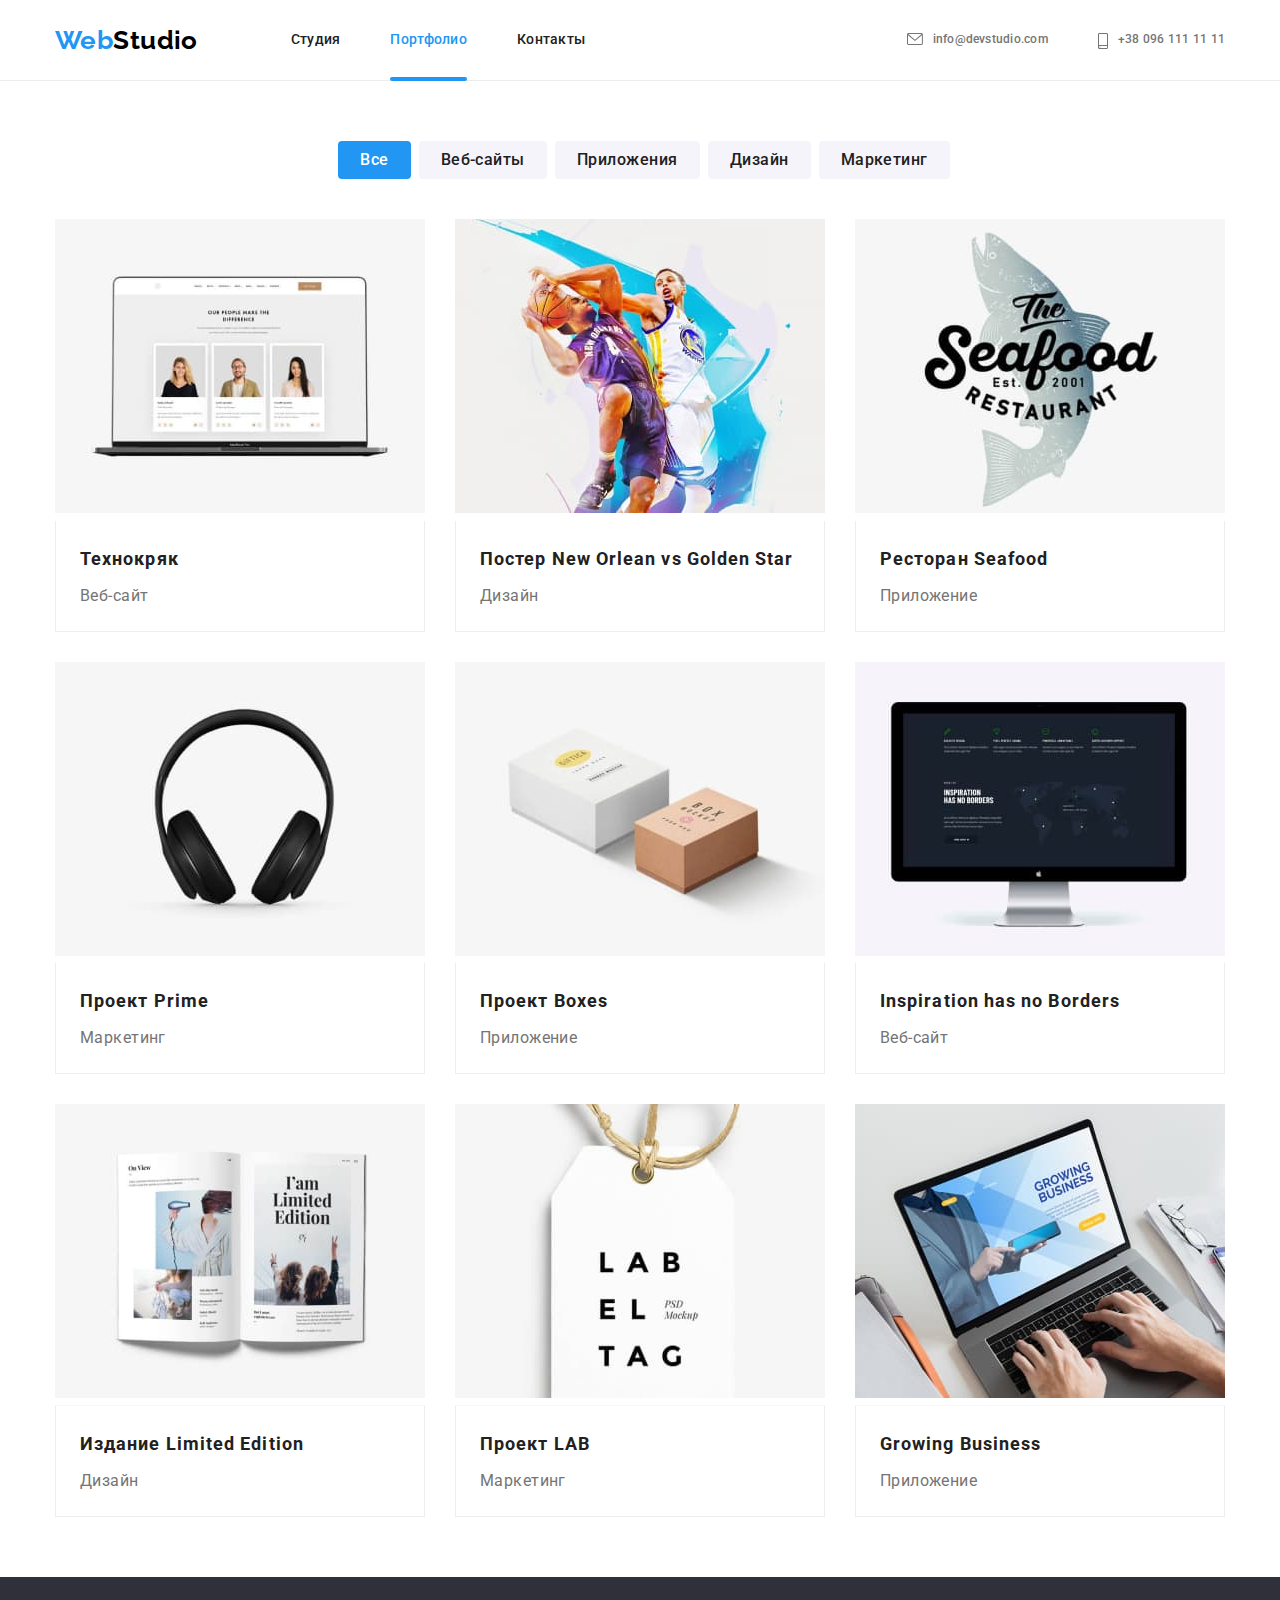
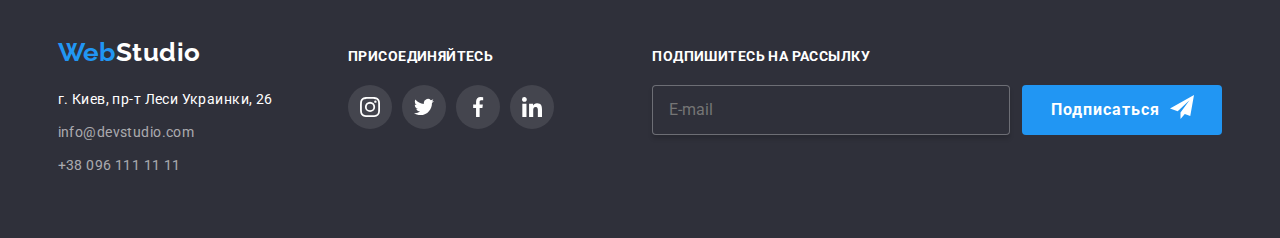
==== commit fd5f0904: "Добавляет адаптивку" ====
--- a/portfolio.html
+++ b/portfolio.html
@@ -18,12 +18,26 @@
   <body>
     <!-- Шапка -->
     <header class="page-header">
-      <div class="container page-header__container">
-        <nav class="main-nav">
+      <div class="page-header__container">
+        <div class="logo-wrap">
           <a href="./index.html" class="logo"
             >Web<span class="page-header__logo--color">Studio</span>
           </a>
-
+        </div>
+
+        <div class="menu">
+          <button type="button" class="menu-button">
+            <svg
+              width="40"
+              height="40"
+              aria-label="Переключатель мобильного меню"
+            >
+              <use class="menu-icon" href="images/sprite.svg#icon-menu"></use>
+            </svg>
+          </button>
+        </div>
+
+        <nav class="main-nav is-hidden">
           <ul class="site-nav">
             <li class="site-nav__item">
               <a href="./index.html" class="site-nav__link">Студия</a>
@@ -39,32 +53,69 @@
               <a href="" class="site-nav__link">Контакты</a>
             </li>
           </ul>
+
+          <div class="main-nav__wrapper">
+            <ul class="contacts">
+              <li class="contacts__item" lang="en">
+                <a href="mailto:info@devstudio.com" class="contacts__link">
+                  <svg class="contacts__icon" width="16" height="12">
+                    <use href="./images/sprite.svg#icon-envelope"></use>
+                  </svg>
+                  info@devstudio.com
+                </a>
+              </li>
+
+              <li class="contacts__item">
+                <a
+                  href="tel:+380961111111"
+                  class="contacts__link contact__link--active"
+                >
+                  <svg class="contacts__icon" width="10" height="16">
+                    <use href="./images/sprite.svg#icon-smartphone"></use>
+                  </svg>
+                  +38 096 111 11 11
+                </a>
+              </li>
+            </ul>
+
+            <ul>
+              <ul class="social-links">
+                <li class="social-links__items">
+                  <a href="" class="social-links__link">Instagram</a>
+                </li>
+                <li class="social-links__items">
+                  <a href="" class="social-links__link">Twitter</a>
+                </li>
+                <li class="social-links__items">
+                  <a href="" class="social-links__link">Facebook</a>
+                </li>
+                <li class="social-links__items">
+                  <a href="" class="social-links__link">LinkedIn</a>
+                </li>
+              </ul>
+            </ul>
+          </div>
+
+          <button type="button" class="cross-button is-open">
+            <svg
+              width="40"
+              height="40"
+              aria-label="Переключатель мобильного меню"
+            >
+              <use
+                class="cross-icon"
+                href="images/sprite.svg#icon-menu-close"
+              ></use>
+            </svg>
+          </button>
         </nav>
-        <ul class="contacts">
-          <li class="contacts__item" lang="en">
-            <a href="mailto:info@devstudio.com" class="contacts__link"
-              ><svg class="contacts__icon" width="16" height="12">
-                <use href="./images/sprite.svg#icon-envelope"></use>
-              </svg>
-              info@devstudio.com</a
-            >
-          </li>
-          <li class="contacts__item">
-            <a href="tel:+380961111111" class="contacts__link"
-              ><svg class="contacts__icon" width="10" height="16">
-                <use href="./images/sprite.svg#icon-smartphone"></use>
-              </svg>
-              +38 096 111 11 11</a
-            >
-          </li>
-        </ul>
       </div>
     </header>
 
     <main>
       <!-- Герой -->
       <section class="examples">
-        <div class="container examples__container">
+        <div class="examples__container">
           <ul class="examples__list">
             <li class="examples__item">
               <button type="button" class="example__btn example__btn--current">
@@ -88,14 +139,34 @@
           <ul class="pictures__list">
             <li class="pictures__item">
               <div class="pictures__thumb">
-                <a href="">
-                  <img
-                    class="pictures__img"
-                    src="./images/techno.jpg"
-                    alt=""
-                    width="370"
-                  />
-                </a>
+                <picture>
+                  <source
+                    srcset="
+                      ./images/notebook@1.jpg 1x,
+                      ./images/notebook@2.jpg 2x
+                    "
+                    media="(min-width: 1200px)"
+                  />
+                  <source
+                    srcset="
+                      ./images/notebook-tablet@1.jpg 1x,
+                      ./images/notebook-tablet@2.jpg 2x
+                    "
+                    media="(min-width: 768px)"
+                  />
+                  <source
+                    srcset="
+                      ./images/notebook-mobile@1.jpg 1x,
+                      ./images/notebook-mobile@2.jpg 2x
+                    "
+                    media="(min-width: 320px)"
+                  />
+                  <img
+                    src="./images/notebook@1.jpg"
+                    class="img"
+                    alt="Технокряк"
+                  />
+                </picture>
                 <div class="overlay-wrp">
                   Технокряк это современная площадка распространения
                   коронавируса. Компании используют эту платформу для цифрового
@@ -111,13 +182,34 @@
 
             <li class="pictures__item">
               <div class="pictures__thumb">
-                <a href="">
-                  <img
-                    class="pictures__img"
-                    src="./images/new-orlean.jpg"
-                    alt=""
-                    width="370"
-                /></a>
+                <picture>
+                  <source
+                    srcset="
+                      ./images/basketball@1.jpg 1x,
+                      ./images/basketball@2.jpg 2x
+                    "
+                    media="(min-width: 1200px)"
+                  />
+                  <source
+                    srcset="
+                      ./images/basketball-tablet@1.jpg 1x,
+                      ./images/basketball-tablet@2.jpg 2x
+                    "
+                    media="(min-width: 768px)"
+                  />
+                  <source
+                    srcset="
+                      ./images/basketball-mobile@1.jpg 1x,
+                      ./images/basketball-mobile@2.jpg 2x
+                    "
+                    media="(min-width: 320px)"
+                  />
+                  <img
+                    src="./images/basketball@1.jpg"
+                    class="img"
+                    alt="Постер New Orlean vs Golden Star"
+                  />
+                </picture>
                 <div class="overlay-wrp">
                   Технокряк это современная площадка распространения
                   коронавируса. Компании используют эту платформу для цифрового
@@ -134,13 +226,34 @@
 
             <li class="pictures__item">
               <div class="pictures__thumb">
-                <a href="">
-                  <img
-                    class="pictures__img"
-                    src="./images/seafood.jpg"
-                    alt=""
-                    width="370"
-                /></a>
+                <picture>
+                  <source
+                    srcset="
+                      ./images/seafood@1.jpg 1x,
+                      ./images/seafood@2.jpg 2x
+                    "
+                    media="(min-width: 1200px)"
+                  />
+                  <source
+                    srcset="
+                      ./images/seafood-tablet@1.jpg 1x,
+                      ./images/seafood-tablet@2.jpg 2x
+                    "
+                    media="(min-width: 768px)"
+                  />
+                  <source
+                    srcset="
+                      ./images/seafood-mobile@1.jpg 1x,
+                      ./images/seafood-mobile@2.jpg 2x
+                    "
+                    media="(min-width: 320px)"
+                  />
+                  <img
+                    src="./images/seafood@1.jpg"
+                    class="img"
+                    alt="Ресторан Seafood"
+                  />
+                </picture>
                 <div class="overlay-wrp">
                   Технокряк это современная площадка распространения
                   коронавируса. Компании используют эту платформу для цифрового
@@ -155,13 +268,34 @@
 
             <li class="pictures__item">
               <div class="pictures__thumb">
-                <a href="">
-                  <img
-                    class="pictures__img"
-                    src="./images/prime.jpg"
-                    alt=""
-                    width="370"
-                /></a>
+                <picture>
+                  <source
+                    srcset="
+                      ./images/headphones@1.jpg 1x,
+                      ./images/headphones@2.jpg 2x
+                    "
+                    media="(min-width: 1200px)"
+                  />
+                  <source
+                    srcset="
+                      ./images/headphones-tablet@1.jpg 1x,
+                      ./images/headphones-tablet@2.jpg 2x
+                    "
+                    media="(min-width: 768px)"
+                  />
+                  <source
+                    srcset="
+                      ./images/headphones-mobile@1.jpg 1x,
+                      ./images/headphones-mobile@2.jpg 2x
+                    "
+                    media="(min-width: 320px)"
+                  />
+                  <img
+                    src="./images/headphones@1.jpg"
+                    class="img"
+                    alt="Проект Prime"
+                  />
+                </picture>
                 <div class="overlay-wrp">
                   Технокряк это современная площадка распространения
                   коронавируса. Компании используют эту платформу для цифрового
@@ -176,13 +310,31 @@
 
             <li class="pictures__item">
               <div class="pictures__thumb">
-                <a href="">
-                  <img
-                    class="pictures__img"
-                    src="./images/boxes.jpg"
-                    alt=""
-                    width="370"
-                /></a>
+                <picture>
+                  <source
+                    srcset="./images/boxes@1.jpg 1x, ./images/boxes@2.jpg 2x"
+                    media="(min-width: 1200px)"
+                  />
+                  <source
+                    srcset="
+                      ./images/boxes-tablet@1.jpg 1x,
+                      ./images/boxes-tablet@2.jpg 2x
+                    "
+                    media="(min-width: 768px)"
+                  />
+                  <source
+                    srcset="
+                      ./images/boxes-mobile@1.jpg 1x,
+                      ./images/boxes-mobile@2.jpg 2x
+                    "
+                    media="(min-width: 320px)"
+                  />
+                  <img
+                    src="./images/boxes@1.jpg"
+                    class="img"
+                    alt="Проект Boxes"
+                  />
+                </picture>
                 <div class="overlay-wrp">
                   Технокряк это современная площадка распространения
                   коронавируса. Компании используют эту платформу для цифрового
@@ -197,13 +349,34 @@
 
             <li class="pictures__item">
               <div class="pictures__thumb">
-                <a href="">
-                  <img
-                    class="pictures__img"
-                    src="./images/inspiration.jpg"
-                    alt=""
-                    width="370"
-                /></a>
+                <picture>
+                  <source
+                    srcset="
+                      ./images/monitor@1.jpg 1x,
+                      ./images/monitor@2.jpg 2x
+                    "
+                    media="(min-width: 1200px)"
+                  />
+                  <source
+                    srcset="
+                      ./images/monitor-tablet@1.jpg 1x,
+                      ./images/monitor-tablet@2.jpg 2x
+                    "
+                    media="(min-width: 768px)"
+                  />
+                  <source
+                    srcset="
+                      ./images/monitor-mobile@1.jpg 1x,
+                      ./images/monitor-mobile@2.jpg 2x
+                    "
+                    media="(min-width: 320px)"
+                  />
+                  <img
+                    src="./images/monitor@1.jpg"
+                    class="img"
+                    alt="Inspiration has Borders"
+                  />
+                </picture>
                 <div class="overlay-wrp">
                   Технокряк это современная площадка распространения
                   коронавируса. Компании используют эту платформу для цифрового
@@ -218,13 +391,34 @@
 
             <li class="pictures__item">
               <div class="pictures__thumb">
-                <a href="">
-                  <img
-                    class="pictures__img"
-                    src="./images/limited-ed.jpg"
-                    alt=""
-                    width="370"
-                /></a>
+                <picture>
+                  <source
+                    srcset="
+                      ./images/magazine@1.jpg 1x,
+                      ./images/magazine@2.jpg 2x
+                    "
+                    media="(min-width: 1200px)"
+                  />
+                  <source
+                    srcset="
+                      ./images/magazine-tablet@1.jpg 1x,
+                      ./images/magazine-tablet@2.jpg 2x
+                    "
+                    media="(min-width: 768px)"
+                  />
+                  <source
+                    srcset="
+                      ./images/magazine-mobile@1.jpg 1x,
+                      ./images/magazine-mobile@2.jpg 2x
+                    "
+                    media="(min-width: 320px)"
+                  />
+                  <img
+                    src="./images/magazine@1.jpg"
+                    class="img"
+                    alt="Издание Limited Edition"
+                  />
+                </picture>
                 <div class="overlay-wrp">
                   Технокряк это современная площадка распространения
                   коронавируса. Компании используют эту платформу для цифрового
@@ -239,13 +433,27 @@
 
             <li class="pictures__item">
               <div class="pictures__thumb">
-                <a href="">
-                  <img
-                    class="pictures__img"
-                    src="./images/lab.jpg"
-                    alt=""
-                    width="370"
-                /></a>
+                <picture>
+                  <source
+                    srcset="./images/lab@1.jpg 1x, ./images/lab@2.jpg 2x"
+                    media="(min-width: 1200px)"
+                  />
+                  <source
+                    srcset="
+                      ./images/lab-tablet@1.jpg 1x,
+                      ./images/lab-tablet@2.jpg 2x
+                    "
+                    media="(min-width: 768px)"
+                  />
+                  <source
+                    srcset="
+                      ./images/lab-mobile@1.jpg 1x,
+                      ./images/lab-mobile@2.jpg 2x
+                    "
+                    media="(min-width: 320px)"
+                  />
+                  <img src="./images/lab@1.jpg" class="img" alt="Проект LAB" />
+                </picture>
                 <div class="overlay-wrp">
                   Технокряк это современная площадка распространения
                   коронавируса. Компании используют эту платформу для цифрового
@@ -260,13 +468,34 @@
 
             <li class="pictures__item">
               <div class="pictures__thumb">
-                <a href="">
-                  <img
-                    class="pictures__img"
-                    src="./images/growing-bsns.jpg"
-                    alt=""
-                    width="370"
-                /></a>
+                <picture>
+                  <source
+                    srcset="
+                      ./images/growing_business@1.jpg 1x,
+                      ./images/growing_business@2.jpg 2x
+                    "
+                    media="(min-width: 1200px)"
+                  />
+                  <source
+                    srcset="
+                      ./images/growing_business-tablet@1.jpg 1x,
+                      ./images/growing_business-tablet@2.jpg 2x
+                    "
+                    media="(min-width: 768px)"
+                  />
+                  <source
+                    srcset="
+                      ./images/growing_business-mobile@1.jpg 1x,
+                      ./images/growing_business-mobile@2.jpg 2x
+                    "
+                    media="(min-width: 320px)"
+                  />
+                  <img
+                    src="./images/growing_business@1.jpg"
+                    class="img"
+                    alt="Growing Business"
+                  />
+                </picture>
                 <div class="overlay-wrp">
                   Технокряк это современная площадка распространения
                   коронавируса. Компании используют эту платформу для цифрового
@@ -285,7 +514,7 @@
 
     <!-- Подвал -->
     <footer class="footer">
-      <div class="container footer__container">
+      <div class="footer__container">
         <div>
           <a href="./index.html" class="logo footer__logo"
             >Web<span class="footer__logo--color">Studio</span>
--- a/css/main.min.css
+++ b/css/main.min.css
@@ -1 +1 @@
-body{background-color:#fff;color:#757575;font-family:"Roboto",sans-serif;font-size:14px;line-height:1.71;letter-spacing:.03em}p{margin-top:0;margin-bottom:0}ul{margin-top:0;margin-bottom:0;padding-left:0;list-style:none}a{text-decoration:none;-webkit-transition:color 250ms cubic-bezier(0.4, 0, 0.2, 1),background-color 250ms cubic-bezier(0.4, 0, 0.2, 1);transition:color 250ms cubic-bezier(0.4, 0, 0.2, 1),background-color 250ms cubic-bezier(0.4, 0, 0.2, 1)}a:hover,a:focus{color:#2196f3}h1{margin-top:0;margin-bottom:30px;margin-left:auto;margin-right:auto;width:696px;color:#fff;font-weight:900;font-size:44px;line-height:1.36;text-align:center;letter-spacing:.06em;text-transform:uppercase}h2{margin-top:0;margin-bottom:50px;color:#212121;font-weight:700;font-size:36px;line-height:1.16;text-align:center}h3{margin-top:0;margin-bottom:10px;color:#212121;font-weight:700;font-size:14px;line-height:1.14;text-transform:uppercase}.examples__container,.footer__container,.clients__container,.team__container,.speciality__container,.feature__container,.hero__container,.page-header__container{width:1200px;padding-left:15px;padding-right:15px;margin-left:auto;margin-right:auto}.example__btn,.send-btn,.subscribe-btn,.hero__btn{text-align:center;cursor:pointer;border-radius:4px;border:0;-webkit-transition:color 250ms cubic-bezier(0.4, 0, 0.2, 1),background-color 250ms cubic-bezier(0.4, 0, 0.2, 1);transition:color 250ms cubic-bezier(0.4, 0, 0.2, 1),background-color 250ms cubic-bezier(0.4, 0, 0.2, 1)}.example__btn:hover,.send-btn:hover,.subscribe-btn:hover,.hero__btn:hover,.example__btn:focus,.send-btn:focus,.subscribe-btn:focus,.hero__btn:focus{background-color:#188ce8;cursor:pointer}.pictures__img,.team-img,.speciality__img{display:block}.page-header{border-bottom:1px solid #ececec}.page-header__logo--color{color:#000;font-family:"Raleway",sans-serif}.page-header__container{display:-webkit-box;display:-ms-flexbox;display:flex}.main-nav{display:-webkit-box;display:-ms-flexbox;display:flex;-webkit-box-align:center;-ms-flex-align:center;align-items:center}.site-nav{display:-webkit-box;display:-ms-flexbox;display:flex;margin-left:93px}.site-nav__item+.site-nav__item{margin-left:50px}.site-nav__link{position:relative;display:-webkit-box;display:-ms-flexbox;display:flex;-webkit-box-align:center;-ms-flex-align:center;align-items:center;padding-top:32px;padding-bottom:32px;color:#212121;font-weight:500;font-size:14px;line-height:1.14;letter-spacing:.02em}.site-nav__link--active{color:#2196f3}.site-nav__link--active::after{content:"";position:absolute;bottom:-1px;left:0;display:block;width:100%;height:4px;background-color:#2196f3;border-radius:2px;-webkit-transition:opacity 250ms,cubic-bezier(0.4, 0, 0.2, 1);transition:opacity 250ms,cubic-bezier(0.4, 0, 0.2, 1)}.contacts{display:-webkit-box;display:-ms-flexbox;display:flex;margin-left:auto;-webkit-box-align:center;-ms-flex-align:center;align-items:center}.contacts__item+.contacts__item{margin-left:50px}.contacts__link{position:relative;display:-webkit-box;display:-ms-flexbox;display:flex;-webkit-box-align:center;-ms-flex-align:center;align-items:center;padding-top:32px;padding-bottom:32px;color:#757575;font-weight:500;font-size:14px;line-height:1.14;letter-spacing:.02em}.contacts__icon{fill:currentColor;margin-right:10px}.logo{color:#2196f3;font-family:"Raleway",sans-serif;font-weight:700;font-size:26px;line-height:1.19}.hero__container{display:block}.hero{padding-top:200px;padding-bottom:200px;text-align:center;max-width:1600px;height:600px;margin-left:auto;margin-right:auto;background-image:-webkit-gradient(linear, left top, right top, from(rgba(47, 48, 58, 0.4)), to(rgba(47, 48, 58, 0.4))),url(../images/hero-img.jpg);background-image:linear-gradient(to right, rgba(47, 48, 58, 0.4), rgba(47, 48, 58, 0.4)),url(../images/hero-img.jpg);background-repeat:no-repeat;background-position:center;background-size:cover;background-color:var(--contrast-bg)}.hero__btn{padding:10px 32px;background-color:#2196f3;color:#fff;font-size:16px;font-weight:700;line-height:1.87;letter-spacing:.06em;min-width:200px}.feature{padding-top:94px;padding-bottom:0}.feature__list{display:-webkit-box;display:-ms-flexbox;display:flex}.feature__item{width:270px;margin-right:30px}.feature__item:last-child{margin-right:0}.feature__icons{display:-webkit-box;display:-ms-flexbox;display:flex;-webkit-box-pack:center;-ms-flex-pack:center;justify-content:center;-webkit-box-align:center;-ms-flex-align:center;align-items:center;height:120px;background-color:#f5f4fa;border-radius:4px;margin-bottom:30px;text-align:center}.speciality{padding-top:94px;padding-bottom:94px}.speciality__container{display:block}.speciality__list{display:-webkit-box;display:-ms-flexbox;display:flex}.speciality__item{margin-right:30px;position:relative;display:-webkit-box;display:-ms-flexbox;display:flex;text-align:center}.speciality__item:last-child{margin-right:0}.speciality__text{position:absolute;width:100%;bottom:0;padding-top:27px;padding-bottom:27px;text-transform:uppercase;font-size:14px;font-weight:bold;height:70px;line-height:1.17;background-color:rgba(47,48,58,.8);color:#fff}.networks{margin-left:70px;padding-top:12px}.networks__title{text-align:left;margin-top:0;margin-bottom:20px;font-weight:bold;font-size:14px;line-height:1.14;letter-spacing:.03em;text-transform:uppercase;color:#fff}.networks__list{display:-webkit-box;display:-ms-flexbox;display:flex;-webkit-box-pack:center;-ms-flex-pack:center;justify-content:center}.networks__item{display:block;width:44px;height:44px;background-color:rgba(255,255,255,.1);margin-right:10px;border-radius:50%}.networks__item:last-child{margin-right:0}.networks__link{display:-webkit-box;display:-ms-flexbox;display:flex;-webkit-box-pack:center;-ms-flex-pack:center;justify-content:center;-webkit-box-align:center;-ms-flex-align:center;align-items:center;height:100%;border-radius:50%;color:#fff}.networks__link:hover,.networks__link:focus{background-color:#2196f3;color:#fff}.networks__icon{width:20px;height:20px;fill:currentColor}.team{padding-top:94px;padding-bottom:94px;background-color:#f5f4fa}.team__list{display:-webkit-box;display:-ms-flexbox;display:flex}.team__item{margin-right:30px;background-color:#fff;text-align:center;-webkit-box-shadow:0px 1px 3px rgba(0,0,0,.12),0px 1px 1px rgba(0,0,0,.14),0px 2px 1px rgba(0,0,0,.2);box-shadow:0px 1px 3px rgba(0,0,0,.12),0px 1px 1px rgba(0,0,0,.14),0px 2px 1px rgba(0,0,0,.2);border-radius:0px 0px 4px 4px}.team__item:last-child{margin-right:0}.team__wrapper{padding:30px 32px}.team__member{margin-top:0;margin-bottom:10px;color:#212121;font-weight:500;font-size:16px;line-height:1.19;text-transform:none}.team__position{font-size:16px;line-height:1.19;margin-bottom:16px}.team__link{color:#afb1b8}.clients{padding-top:94px;padding-bottom:94px}.clients-logo{display:-webkit-box;display:-ms-flexbox;display:flex;-webkit-box-align:center;-ms-flex-align:center;align-items:center}.clients-logo{display:-webkit-box;display:-ms-flexbox;display:flex;-webkit-box-align:center;-ms-flex-align:center;align-items:center}.clients-logo{display:-webkit-box;display:-ms-flexbox;display:flex;-webkit-box-align:center;-ms-flex-align:center;align-items:center}.clients-logo__item:last-child{margin-right:0}.clients-logo__item{margin-right:30px;height:92px;width:170px;cursor:pointer}.clients-logo__icon{width:106px;height:60px;fill:currentColor}.clients-logo__link{display:-webkit-box;display:-ms-flexbox;display:flex;-webkit-box-pack:center;-ms-flex-pack:center;justify-content:center;-webkit-box-align:center;-ms-flex-align:center;align-items:center;height:100%;color:#afb1b8;border:1px solid #afb1b8;border-radius:4px}.clients-logo__link:hover,.clients-logo__link:focus{border-color:#2196f3}.footer{display:-webkit-box;display:-ms-flexbox;display:flex;padding-top:60px;padding-bottom:60px;background-color:#2f303a}.footer__container{display:-webkit-box;display:-ms-flexbox;display:flex}.footer__logo{display:block;margin-bottom:20px}.footer__logo--color{color:#000;font-family:"Raleway",sans-serif;color:#fff}.adress-section{color:#fff;font-style:normal}.adress-section__link{color:rgba(255,255,255,.6);display:block;margin-top:9px}.subscribe{margin-left:93px;padding-top:12px}.subscribe__form{display:-webkit-box;display:-ms-flexbox;display:flex}.subscribe__title{text-align:left;margin-top:0;margin-bottom:20px;font-weight:bold;font-size:14px;line-height:1.14;letter-spacing:.03em;text-transform:uppercase;color:#fff}.subscribe__form input{width:358px;padding-left:16px;background-color:#2f303a;border:1px solid rgba(255,255,255,.3);-webkit-box-shadow:0px 4px 4px rgba(0,0,0,.15);box-shadow:0px 4px 4px rgba(0,0,0,.15);border-radius:4px;font-size:16px;color:#fff;-webkit-transition:border-color 250ms cubic-bezier(0.4, 0, 0.2, 1);transition:border-color 250ms cubic-bezier(0.4, 0, 0.2, 1)}.subscribe__form input:focus{border-color:#2196f3;outline:none}.subscribe-btn{display:-webkit-box;display:-ms-flexbox;display:flex;-webkit-box-pack:center;-ms-flex-pack:center;justify-content:center;padding-top:10px;padding-bottom:10px;margin-left:12px;background-color:#2196f3;color:#fff;font-size:16px;font-weight:bold;line-height:1.87;letter-spacing:.06em;min-width:200px}.subscribe__icon{fill:currentColor;margin-left:10px}.backdrope{position:fixed;top:0;left:0;width:100%;height:100%;background-color:rgba(0,0,0,.2)}.backdrope.is-hidden{opacity:0;pointer-events:none}.modal{position:absolute;top:50%;left:50%;-webkit-transform:translate(-50%, -50%);transform:translate(-50%, -50%);width:528px;height:581px;border-radius:4px;background-color:#fff}.close-btn{position:absolute;display:-webkit-box;display:-ms-flexbox;display:flex;-webkit-box-pack:center;-ms-flex-pack:center;justify-content:center;-webkit-box-align:center;-ms-flex-align:center;align-items:center;top:8px;right:8px;width:30px;height:30px;padding:0;border-radius:50%;border:1px solid rgba(0,0,0,.1);background-color:#fff}.close-icon{fill:currentColor;-webkit-transition:fill 250ms cubic-bezier(0.4, 0, 0.2, 1);transition:fill 250ms cubic-bezier(0.4, 0, 0.2, 1)}.close-icon:hover,.close-icon:focus{fill:#2196f3}.modal__title{margin-bottom:12px;font-size:20px;font-weight:bold;line-height:1.15;color:#212121;text-align:center}.modal__form{margin:40px}.modal__form--field{position:relative;display:-webkit-box;display:-ms-flexbox;display:flex;-webkit-box-orient:vertical;-webkit-box-direction:normal;-ms-flex-direction:column;flex-direction:column;margin-bottom:10px;font-size:12px;line-height:1.16;color:#757575;letter-spacing:.01em}.modal__form--field input{margin-top:4px;padding-left:42px;height:40px;border:1px solid rgba(33,33,33,.2);border-radius:4px}.modal__form--field textarea{resize:none;height:120px;border:1px solid rgba(33,33,33,.2);margin-top:4px;border-radius:4px;padding:12px 16px;font-size:12px;line-height:1.16;letter-spacing:.01em;-webkit-transition:border 250ms cubic-bezier(0.4, 0, 0.2, 1);transition:border 250ms cubic-bezier(0.4, 0, 0.2, 1)}.modal__form--field textarea::-webkit-input-placeholder{color:rgba(117,117,117,.5)}.modal__form--field textarea::-moz-placeholder{color:rgba(117,117,117,.5)}.modal__form--field textarea:-ms-input-placeholder{color:rgba(117,117,117,.5)}.modal__form--field textarea::-ms-input-placeholder{color:rgba(117,117,117,.5)}.modal__form--field textarea::placeholder{color:rgba(117,117,117,.5)}.form-icon{position:absolute;top:50%;left:12px;fill:#212121;-webkit-transition:fill 250ms cubic-bezier(0.4, 0, 0.2, 1);transition:fill 250ms cubic-bezier(0.4, 0, 0.2, 1)}.form-input{-webkit-transition:border 250ms cubic-bezier(0.4, 0, 0.2, 1);transition:border 250ms cubic-bezier(0.4, 0, 0.2, 1)}.form-input:focus+.form-icon{fill:#2196f3}.form-input:focus{border:1px solid #2196f3;outline:none}.modal__form--field textarea:focus{border:1px solid #2196f3;outline:none}.send-btn{display:block;margin-left:auto;margin-right:auto;margin-top:30px;padding-top:10px;padding-bottom:10px;background-color:#2196f3;color:#fff;font-size:16px;font-weight:bold;line-height:1.87;letter-spacing:.06em;min-width:200px}.checkbox{-webkit-appearance:none;-moz-appearance:none;appearance:none}.checkbox:focus+.icon-check{border-color:#2196f3}.confirmation{text-align:center;font-size:14px;line-height:1.7;color:#757575;letter-spacing:.03em;margin-top:20px}.rules{color:#2196f3;text-decoration:underline;cursor:pointer;-webkit-transition:color 250ms cubic-bezier(0.4, 0, 0.2, 1);transition:color 250ms cubic-bezier(0.4, 0, 0.2, 1)}.rules:hover{color:#188ce8}.icon-check{border:2px solid #212121;border-radius:2px;margin-right:7px;-webkit-transition:background-color 250ms cubic-bezier(0.4, 0, 0.2, 1),border-color 250ms cubic-bezier(0.4, 0, 0.2, 1);transition:background-color 250ms cubic-bezier(0.4, 0, 0.2, 1),border-color 250ms cubic-bezier(0.4, 0, 0.2, 1)}.icon-check:focus,.icon-check:hover{border-color:#2196f3}.checkbox:checked+.icon-check{background-color:#2196f3;border-color:#2196f3;border-radius:2px;background-origin:border-box}.confirmation label{display:-webkit-box;display:-ms-flexbox;display:flex;-webkit-box-pack:center;-ms-flex-pack:center;justify-content:center;-webkit-box-align:center;-ms-flex-align:center;align-items:center}.examples{display:block;-webkit-box-pack:center;-ms-flex-pack:center;justify-content:center;padding-top:94px;padding-bottom:94px}.examples__list{display:-webkit-box;display:-ms-flexbox;display:flex;-webkit-box-pack:center;-ms-flex-pack:center;justify-content:center;margin-bottom:50px}.examples__item{margin-right:9px}.examples__item:last-child{margin-right:0}.example__btn{padding:6px 22px;background-color:#f5f4fa;color:#212121;font-size:16px;font-weight:500;line-height:1.62;letter-spacing:.03em}.example__btn--current{background-color:#2196f3;color:#fff}.example__btn:hover,.example__btn:focus{color:#fff;-webkit-box-shadow:0px 3px 1px rgba(0,0,0,.1),0px 1px 2px rgba(0,0,0,.08),0px 2px 2px rgba(0,0,0,.12);box-shadow:0px 3px 1px rgba(0,0,0,.1),0px 1px 2px rgba(0,0,0,.08),0px 2px 2px rgba(0,0,0,.12)}.pictures__list{display:-webkit-box;display:-ms-flexbox;display:flex;-ms-flex-wrap:wrap;flex-wrap:wrap}.pictures__item{width:calc((100% - 60px) / 3);margin-right:30px;margin-bottom:30px;cursor:pointer}.pictures__item:nth-child(3n){margin-right:0}.pictures__item:nth-last-child(-n+3){margin-bottom:0}.pictures__item:hover,.pictures__item:focus{-webkit-box-shadow:0px 1px 1px rgba(0,0,0,.12),0px 4px 4px rgba(0,0,0,.06),1px 4px 6px rgba(0,0,0,.16);box-shadow:0px 1px 1px rgba(0,0,0,.12),0px 4px 4px rgba(0,0,0,.06),1px 4px 6px rgba(0,0,0,.16);-webkit-transition:-webkit-transform 250ms cubic-bezier(0.4, 0, 0.2, 1);transition:-webkit-transform 250ms cubic-bezier(0.4, 0, 0.2, 1);transition:transform 250ms cubic-bezier(0.4, 0, 0.2, 1);transition:transform 250ms cubic-bezier(0.4, 0, 0.2, 1), -webkit-transform 250ms cubic-bezier(0.4, 0, 0.2, 1)}.pictures__thumb{position:relative;overflow:hidden}.overlay-wrp{position:absolute;width:100%;height:100%;top:0;left:0;padding:63px 24px;font-size:18px;line-height:1.55;color:#fff;background-color:rgba(33,150,243,.9);-webkit-transform:translateY(100%);transform:translateY(100%);-webkit-transition:-webkit-transform 250ms cubic-bezier(0.4, 0, 0.2, 1);transition:-webkit-transform 250ms cubic-bezier(0.4, 0, 0.2, 1);transition:transform 250ms cubic-bezier(0.4, 0, 0.2, 1);transition:transform 250ms cubic-bezier(0.4, 0, 0.2, 1), -webkit-transform 250ms cubic-bezier(0.4, 0, 0.2, 1)}.pictures__thumb:hover .overlay-wrp{-webkit-transform:translateY(0);transform:translateY(0)}.pic-wrapper{padding:20px 24px;border:1px solid #eee;border-top:0}.pic-wrapper__title{margin-top:0;margin-bottom:4px;color:#212121;font-weight:700;font-size:18px;line-height:2;letter-spacing:.06em;text-align:left}.pic-wrapper__item{font-size:16px;line-height:1.86}/*# sourceMappingURL=main.min.css.map */+body{background-color:#fff;color:#757575;font-family:"Roboto",sans-serif;font-size:14px;line-height:1.71;letter-spacing:.03em}p{margin-top:0;margin-bottom:0}ul{margin-top:0;margin-bottom:0;padding-left:0;list-style:none}a{text-decoration:none;-webkit-transition:color 250ms cubic-bezier(0.4, 0, 0.2, 1),background-color 250ms cubic-bezier(0.4, 0, 0.2, 1);transition:color 250ms cubic-bezier(0.4, 0, 0.2, 1),background-color 250ms cubic-bezier(0.4, 0, 0.2, 1)}a:hover,a:focus{color:#2196f3}h1{margin-top:0;margin-bottom:30px;margin-left:auto;margin-right:auto;width:290px;color:#fff;font-weight:900;text-align:center;letter-spacing:.06em;text-transform:uppercase}@media screen and (min-width: 480px){h1{width:360px;font-size:26px;line-height:1.6}}@media screen and (min-width: 1200px){h1{width:696px;font-size:44px;line-height:1.36}}h2{margin-top:0;margin-bottom:50px;color:#212121;font-weight:700;font-size:36px;line-height:1.16;text-align:center}h3{margin-top:0;margin-bottom:10px;color:#212121;font-weight:700;font-size:14px;line-height:1.14;text-transform:uppercase}.examples__container,.footer__container,.clients__container,.team__container,.speciality__container,.feature__container,.hero__container,.page-header__container{padding-left:15px;padding-right:15px;margin-left:auto;margin-right:auto}.example__btn,.send-btn,.subscribe-btn,.hero__btn,.menu-button,.cross-button{text-align:center;cursor:pointer;border-radius:4px;border:0;-webkit-transition:color 250ms cubic-bezier(0.4, 0, 0.2, 1),background-color 250ms cubic-bezier(0.4, 0, 0.2, 1);transition:color 250ms cubic-bezier(0.4, 0, 0.2, 1),background-color 250ms cubic-bezier(0.4, 0, 0.2, 1)}.example__btn:hover,.send-btn:hover,.subscribe-btn:hover,.hero__btn:hover,.menu-button:hover,.cross-button:hover,.example__btn:focus,.send-btn:focus,.subscribe-btn:focus,.hero__btn:focus,.menu-button:focus,.cross-button:focus{background-color:#188ce8;cursor:pointer}.speciality__img{display:block}.page-header{position:relative;border-bottom:1px solid #ececec}.page-header__logo--color{color:#000;font-family:"Raleway",sans-serif}.page-header__container{display:-webkit-box;display:-ms-flexbox;display:flex}@media screen and (min-width: 480px){.page-header__container{width:480px}}@media screen and (min-width: 768px){.page-header__container{width:768px}}@media screen and (min-width: 1200px){.page-header__container{width:1200px}}.main-nav{display:-webkit-box;display:-ms-flexbox;display:flex;-webkit-box-orient:vertical;-webkit-box-direction:normal;-ms-flex-direction:column;flex-direction:column;-webkit-box-pack:justify;-ms-flex-pack:justify;justify-content:space-between;z-index:2}@media screen and (max-width: 767px){.main-nav{position:fixed;padding:48px 40px;background-color:#fff;top:0;left:0;width:100%;height:100vh}.main-nav.is-hidden{display:none}}@media screen and (min-width: 768px){.main-nav{-webkit-box-orient:horizontal;-webkit-box-direction:normal;-ms-flex-direction:row;flex-direction:row;width:100%;margin-left:88px;-webkit-box-align:center;-ms-flex-align:center;align-items:center}}@media screen and (min-width: 1200px){.main-nav{margin-left:93px}}.cross-button{position:absolute;top:10px;right:15px;background-color:transparent}@media screen and (min-width: 768px){.cross-button{display:none}}.cross-button:hover,.cross-button:focus{background-color:transparent;fill:#2196f3}.menu{display:-webkit-box;display:-ms-flexbox;display:flex;margin-left:auto}.menu-button{background-color:transparent;padding:0}.menu-button:hover,.menu-button:focus{background-color:transparent;fill:#2196f3}@media screen and (min-width: 768px){.menu-button{display:none}}@media screen and (min-width: 768px){.site-nav{display:-webkit-box;display:-ms-flexbox;display:flex}}.site-nav::last-child{padding-bottom:0}@media screen and (min-width: 768px){.site-nav__item+.site-nav__item{margin-left:50px}}.site-nav__link{position:relative;display:-webkit-box;display:-ms-flexbox;display:flex;-webkit-box-align:center;-ms-flex-align:center;align-items:center;padding-bottom:32px;color:#212121;font-weight:500;letter-spacing:.02em}@media screen and (max-width: 767px){.site-nav__link{padding-bottom:32px;font-size:40px;line-height:1.17}}@media screen and (min-width: 768px){.site-nav__link{font-size:14px;line-height:1.14;padding-top:32px;padding-bottom:32px}}.site-nav__link--active{color:#2196f3}@media screen and (min-width: 768px){.site-nav__link--active::after{content:"";position:absolute;bottom:-1px;left:0;display:block;width:100%;height:4px;background-color:#2196f3;border-radius:2px;-webkit-transition:opacity 250ms,cubic-bezier(0.4, 0, 0.2, 1);transition:opacity 250ms,cubic-bezier(0.4, 0, 0.2, 1)}}.contacts{display:-webkit-box;display:-ms-flexbox;display:flex;margin-left:auto;-webkit-box-orient:vertical;-webkit-box-direction:normal;-ms-flex-direction:column;flex-direction:column}@media screen and (max-width: 767px){.contacts{margin-bottom:64px}}@media screen and (min-width: 1200px){.contacts{-webkit-box-orient:horizontal;-webkit-box-direction:normal;-ms-flex-direction:row;flex-direction:row}}@media screen and (max-width: 767px){.contacts__item{-webkit-box-ordinal-group:3;-ms-flex-order:2;order:2}}@media screen and (max-width: 767px){.contacts__item+.contacts__item{-webkit-box-ordinal-group:2;-ms-flex-order:1;order:1}}@media screen and (min-width: 1200px){.contacts__item+.contacts__item{margin-left:50px}}.contacts__link{display:-webkit-box;display:-ms-flexbox;display:flex;padding-bottom:32px;color:#757575;font-weight:500;letter-spacing:.02em;font-size:24px;line-height:1.16}@media screen and (min-width: 768px){.contacts__link{font-size:12px;line-height:1.16;padding-bottom:10px}}@media screen and (min-width: 1200px){.contacts__link{padding-top:32px;padding-bottom:32px}}.contacts__item+.contacts__item .contacts__link{font-size:34px;line-height:1.17}@media screen and (max-width: 376px){.contacts__item+.contacts__item .contacts__link{font-size:27px}}@media screen and (min-width: 768px){.contacts__item+.contacts__item .contacts__link{font-size:12px;line-height:1.16;padding-bottom:0;color:#757575}}.contact__link--active{color:#2196f3}.contacts__icon{fill:currentColor;margin-right:10px}@media screen and (max-width: 767px){.contacts__icon{display:none}}.social-links{display:-webkit-box;display:-ms-flexbox;display:flex;-ms-flex-wrap:wrap;flex-wrap:wrap}@media screen and (min-width: 768px){.social-links{display:none}}.social-links__items{padding-right:10px}.social-links__items:not(:last-child){border-right:1px solid rgba(33,33,33,.2);margin-right:10px}.social-links__link{font-size:18px;line-height:1.22px;color:#2196f3}.logo-wrap{display:-webkit-box;display:-ms-flexbox;display:flex;-webkit-box-align:center;-ms-flex-align:center;align-items:center}@media screen and (max-width: 767px){.logo-wrap{margin-top:16px;margin-bottom:16px}}.logo{color:#2196f3;font-family:"Raleway",sans-serif;font-weight:700;font-size:26px;line-height:1.19}@media screen and (max-width: 768px){.logo{font-size:24px;line-height:1.16}}.hero__container{display:block}@media screen and (min-width: 768px){.hero__container{width:768px}}.hero{padding-top:118px;padding-bottom:118px;text-align:center;max-width:1600px;margin-left:auto;margin-right:auto;background-repeat:no-repeat;background-position:center;background-size:cover;background-color:#2f303a}@media screen and (min-width: 769px){.hero{background-image:-webkit-gradient(linear, left top, right top, from(rgba(47, 48, 58, 0.4)), to(rgba(47, 48, 58, 0.4))),url(../images/hero-img@1.jpg);background-image:linear-gradient(to right, rgba(47, 48, 58, 0.4), rgba(47, 48, 58, 0.4)),url(../images/hero-img@1.jpg)}}@media screen and (min-width: 769px)and (min-device-pixel-ratio: 2),screen and (min-width: 769px)and (-webkit-min-device-pixel-ratio: 2),screen and (min-width: 769px)and (min-resolution: 192dpi),screen and (min-width: 769px)and (min-resolution: 2dppx){.hero{background-image:-webkit-gradient(linear, left top, right top, from(rgba(47, 48, 58, 0.4)), to(rgba(47, 48, 58, 0.4))),url(../images/hero-img@2.jpg);background-image:linear-gradient(to right, rgba(47, 48, 58, 0.4), rgba(47, 48, 58, 0.4)),url(../images/hero-img@2.jpg)}}@media screen and (max-width: 768px){.hero{background-image:-webkit-gradient(linear, left top, right top, from(rgba(47, 48, 58, 0.4)), to(rgba(47, 48, 58, 0.4))),url(../images/hero-img-tablet@1.jpg);background-image:linear-gradient(to right, rgba(47, 48, 58, 0.4), rgba(47, 48, 58, 0.4)),url(../images/hero-img-tablet@1.jpg)}}@media screen and (max-width: 768px)and (min-device-pixel-ratio: 2),screen and (max-width: 768px)and (-webkit-min-device-pixel-ratio: 2),screen and (max-width: 768px)and (min-resolution: 192dpi),screen and (max-width: 768px)and (min-resolution: 2dppx){.hero{background-image:-webkit-gradient(linear, left top, right top, from(rgba(47, 48, 58, 0.4)), to(rgba(47, 48, 58, 0.4))),url(../images/hero-img-tablet@2.jpg);background-image:linear-gradient(to right, rgba(47, 48, 58, 0.4), rgba(47, 48, 58, 0.4)),url(../images/hero-img-tablet@2.jpg)}}@media screen and (max-width: 480px){.hero{background-image:-webkit-gradient(linear, left top, right top, from(rgba(47, 48, 58, 0.4)), to(rgba(47, 48, 58, 0.4))),url(../images/hero-img-mobile@1.jpg);background-image:linear-gradient(to right, rgba(47, 48, 58, 0.4), rgba(47, 48, 58, 0.4)),url(../images/hero-img-mobile@1.jpg)}}@media screen and (max-width: 480px)and (min-device-pixel-ratio: 2),screen and (max-width: 480px)and (-webkit-min-device-pixel-ratio: 2),screen and (max-width: 480px)and (min-resolution: 192dpi),screen and (max-width: 480px)and (min-resolution: 2dppx){.hero{background-image:-webkit-gradient(linear, left top, right top, from(rgba(47, 48, 58, 0.4)), to(rgba(47, 48, 58, 0.4))),url(../images/hero-img-mobile@2.jpg);background-image:linear-gradient(to right, rgba(47, 48, 58, 0.4), rgba(47, 48, 58, 0.4)),url(../images/hero-img-mobile@2.jpg)}}.hero__btn{padding:10px 32px;background-color:#2196f3;color:#fff;font-size:16px;font-weight:700;line-height:1.87;letter-spacing:.06em;min-width:200px}.feature{padding-bottom:0;margin-right:auto;margin-left:auto;margin-bottom:60px;padding-top:60px}@media screen and (min-width: 480px){.feature__container{width:480px}}@media screen and (min-width: 768px){.feature__container{width:768px}}@media screen and (min-width: 1200px){.feature__container{width:1200px}}@media screen and (min-width: 768px){.feature__list{display:-webkit-box;display:-ms-flexbox;display:flex;-ms-flex-wrap:wrap;flex-wrap:wrap;margin:-15px}}.feature__item:not(:last-child){margin-bottom:30px}@media screen and (min-width: 768px){.feature__item{width:calc((100% - 4 * 15px) / 2);margin:15px}}@media screen and (min-width: 1200px){.feature__item{width:calc((100% - 8 * 15px) / 4);margin:15px}}.feature__icons{display:-webkit-box;display:-ms-flexbox;display:flex;-webkit-box-pack:center;-ms-flex-pack:center;justify-content:center;-webkit-box-align:center;-ms-flex-align:center;align-items:center;height:120px;background-color:#f5f4fa;border-radius:4px;margin-bottom:30px;text-align:center}@media screen and (max-width: 767px){h3{text-align:center;line-height:1.14}}.speciality__container{display:none}@media screen and (min-width: 1200px){.speciality__container{display:block;padding-top:34px;padding-bottom:94px}}.speciality__list{display:-webkit-box;display:-ms-flexbox;display:flex;-webkit-box-pack:center;-ms-flex-pack:center;justify-content:center}.speciality__item{margin-right:30px;position:relative;display:-webkit-box;display:-ms-flexbox;display:flex;text-align:center}.speciality__item:last-child{margin-right:0}.speciality__text{position:absolute;width:100%;bottom:0;padding-top:27px;padding-bottom:27px;text-transform:uppercase;font-size:14px;font-weight:bold;height:70px;line-height:1.17;background-color:rgba(47,48,58,.8);color:#fff}@media screen and (max-width: 1199px){.networks{margin-top:5px}}@media screen and (max-width: 767px){.networks{margin-top:60px}}@media screen and (min-width: 1200px){.networks{margin-left:70px;padding-top:12px;margin-top:0}}.networks__title{margin-top:0;margin-bottom:20px;font-weight:bold;font-size:14px;line-height:1.14;letter-spacing:.03em;text-transform:uppercase;color:#fff}@media screen and (min-width: 1200px){.networks__title{text-align:left}}.networks__list{display:-webkit-box;display:-ms-flexbox;display:flex;-webkit-box-pack:center;-ms-flex-pack:center;justify-content:center}.networks__item{display:block;width:44px;height:44px;background-color:rgba(255,255,255,.1);margin-right:10px;border-radius:50%}.networks__item:last-child{margin-right:0}.networks__link{display:-webkit-box;display:-ms-flexbox;display:flex;-webkit-box-pack:center;-ms-flex-pack:center;justify-content:center;-webkit-box-align:center;-ms-flex-align:center;align-items:center;height:100%;border-radius:50%;color:#fff}.networks__link:hover,.networks__link:focus{background-color:#2196f3;color:#fff}.networks__icon{width:20px;height:20px;fill:currentColor}.team{background-color:#f5f4fa;padding-top:60px;padding-bottom:60px}@media screen and (min-width: 480px){.team__container{width:480px}}@media screen and (min-width: 768px){.team__container{width:768px}}@media screen and (min-width: 1200px){.team__container{width:1200px}}@media screen and (min-width: 480px){h2{font-size:28px;line-height:1.17;margin-bottom:30px}}@media screen and (min-width: 768px){.team__list{display:-webkit-box;display:-ms-flexbox;display:flex;-ms-flex-wrap:wrap;flex-wrap:wrap;margin:-15px}}@media screen and (min-width: 1200px){.team__list{margin:-15px}}.team__item{background-color:#fff;text-align:center;-webkit-box-shadow:0px 1px 3px rgba(0,0,0,.12),0px 1px 1px rgba(0,0,0,.14),0px 2px 1px rgba(0,0,0,.2);box-shadow:0px 1px 3px rgba(0,0,0,.12),0px 1px 1px rgba(0,0,0,.14),0px 2px 1px rgba(0,0,0,.2);border-radius:0px 0px 4px 4px}@media screen and (max-width: 767px){.team__item:not(:last-child){margin-bottom:30px}}@media screen and (min-width: 768px){.team__item{width:calc((100% - 4 * 15px) / 2);margin:15px}}@media screen and (min-width: 1200px){.team__item{width:calc((100% - 8 * 15px) / 4);margin:15px}}.team__img{display:block;max-width:100%;height:auto}@media screen and (min-width: 1200px){.team__img{width:270px}}.team__wrapper{padding:30px 32px}.team__member{margin-top:0;margin-bottom:10px;color:#212121;font-weight:500;font-size:16px;line-height:1.19;text-transform:none}.team__position{font-size:16px;line-height:1.19;margin-bottom:16px}.team__link{color:#afb1b8}.clients{padding-top:60px;padding-bottom:60px}@media screen and (min-width: 480px){h2{font-size:28px;line-height:1.17;margin-bottom:30px}}@media screen and (min-width: 1200px){.clients__container{width:1200px}}.clients-logo{display:-webkit-box;display:-ms-flexbox;display:flex;-ms-flex-wrap:wrap;flex-wrap:wrap;margin:-15px}@media screen and (min-width: 1200px){.clients-logo{width:1200px;-webkit-box-align:center;-ms-flex-align:center;align-items:center}}@media screen and (min-width: 1200px){.clients-logo{-ms-flex-wrap:nowrap;flex-wrap:nowrap}}.clients-logo__item{height:92px;cursor:pointer;width:calc((100% - 4 * 15px) / 2);margin:15px}.clients-logo__item__item:last-child{margin-right:0}@media screen and (min-width: 768px){.clients-logo__item{width:calc((100% - 6 * 15px) / 3)}}.clients-logo__icon{width:106px;height:60px;fill:currentColor}.clients-logo__link{display:-webkit-box;display:-ms-flexbox;display:flex;-webkit-box-pack:center;-ms-flex-pack:center;justify-content:center;-webkit-box-align:center;-ms-flex-align:center;align-items:center;height:100%;color:#afb1b8;border:1px solid #afb1b8;border-radius:4px}.clients-logo__link:hover,.clients-logo__link:focus{border-color:#2196f3}.footer{padding-top:60px;padding-bottom:60px;background-color:#2f303a}.footer__container{text-align:center}@media screen and (min-width: 768px){.footer__container{width:768px;display:-webkit-box;display:-ms-flexbox;display:flex;-ms-flex-wrap:wrap;flex-wrap:wrap;-ms-flex-pack:distribute;justify-content:space-around}}@media screen and (min-width: 1200px){.footer__container{width:1200px;text-align:start}}.footer__logo{display:block;margin-bottom:20px}.footer__logo--color{color:#000;font-family:"Raleway",sans-serif;color:#fff}.adress-section{color:#fff;font-style:normal}.adress-section__link{color:rgba(255,255,255,.6);display:block;margin-top:9px}.subscribe{margin-top:60px}@media screen and (min-width: 1200px){.subscribe{margin-top:0;margin-left:93px;padding-top:12px}}@media screen and (min-width: 1200px){.subscribe__form{display:-webkit-box;display:-ms-flexbox;display:flex}}.subscribe__title{margin-top:0;margin-bottom:20px;font-weight:bold;font-size:14px;line-height:1.14;letter-spacing:.03em;text-transform:uppercase;color:#fff}@media screen and (min-width: 1200px){.subscribe__title{text-align:left}}.subscribe__form input{width:100%;padding:15px 16px;background-color:#2f303a;border:1px solid rgba(255,255,255,.3);-webkit-box-shadow:0px 4px 4px rgba(0,0,0,.15);box-shadow:0px 4px 4px rgba(0,0,0,.15);border-radius:4px;font-size:16px;color:#fff;-webkit-transition:border-color 250ms cubic-bezier(0.4, 0, 0.2, 1);transition:border-color 250ms cubic-bezier(0.4, 0, 0.2, 1)}.subscribe__form input:focus{border-color:#2196f3;outline:none}@media screen and (min-width: 768px){.subscribe__form input{width:450px}}@media screen and (min-width: 1200px){.subscribe__form input{width:358px}}.subscribe-btn{display:-webkit-box;display:-ms-flexbox;display:flex;-webkit-box-pack:center;-ms-flex-pack:center;justify-content:center;margin:auto;margin-top:20px;padding-top:10px;padding-bottom:10px;background-color:#2196f3;color:#fff;font-size:16px;font-weight:bold;line-height:1.87;letter-spacing:.06em;min-width:200px}@media screen and (min-width: 1200px){.subscribe-btn{margin-left:12px;margin-top:0}}.subscribe__icon{fill:currentColor;margin-left:10px}.backdrope{padding:93px 15px;position:fixed;top:0;left:0;width:100%;height:100%;background-color:rgba(0,0,0,.2);overflow-y:scroll;z-index:2}.backdrope.is-hidden{opacity:0;pointer-events:none}.modal{border-radius:4px;background-color:#fff}@media screen and (max-width: 539px){.modal{position:relative}}@media screen and (min-width: 480px){.modal{width:450px;position:absolute;top:50%;left:50%;-webkit-transform:translate(-50%, -50%);transform:translate(-50%, -50%)}}@media screen and (min-width: 1200px){.modal{width:528px}}.close-btn{position:absolute;display:-webkit-box;display:-ms-flexbox;display:flex;-webkit-box-pack:center;-ms-flex-pack:center;justify-content:center;-webkit-box-align:center;-ms-flex-align:center;align-items:center;top:8px;right:8px;width:30px;height:30px;padding:0;border-radius:50%;border:1px solid rgba(0,0,0,.1);background-color:#fff}.close-icon{fill:currentColor;-webkit-transition:fill 250ms cubic-bezier(0.4, 0, 0.2, 1);transition:fill 250ms cubic-bezier(0.4, 0, 0.2, 1)}.close-icon:hover,.close-icon:focus{fill:#2196f3}.modal__title{margin-bottom:12px;font-size:20px;font-weight:bold;line-height:1.15;color:#212121;text-align:center}.modal__form{padding:40px}.modal__form--field{position:relative;display:-webkit-box;display:-ms-flexbox;display:flex;-webkit-box-orient:vertical;-webkit-box-direction:normal;-ms-flex-direction:column;flex-direction:column;margin-bottom:10px;font-size:12px;line-height:1.16;color:#757575;letter-spacing:.01em}.modal__form--field input{margin-top:4px;padding-left:42px;height:40px;border:1px solid rgba(33,33,33,.2);border-radius:4px}.modal__form--field textarea{resize:none;height:120px;border:1px solid rgba(33,33,33,.2);margin-top:4px;border-radius:4px;padding:12px 16px;font-size:12px;line-height:1.16;letter-spacing:.01em;-webkit-transition:border 250ms cubic-bezier(0.4, 0, 0.2, 1);transition:border 250ms cubic-bezier(0.4, 0, 0.2, 1)}.modal__form--field textarea::-webkit-input-placeholder{color:rgba(117,117,117,.5)}.modal__form--field textarea::-moz-placeholder{color:rgba(117,117,117,.5)}.modal__form--field textarea:-ms-input-placeholder{color:rgba(117,117,117,.5)}.modal__form--field textarea::-ms-input-placeholder{color:rgba(117,117,117,.5)}.modal__form--field textarea::placeholder{color:rgba(117,117,117,.5)}.form-icon{position:absolute;top:50%;left:12px;fill:#212121;-webkit-transition:fill 250ms cubic-bezier(0.4, 0, 0.2, 1);transition:fill 250ms cubic-bezier(0.4, 0, 0.2, 1)}.form-input{-webkit-transition:border 250ms cubic-bezier(0.4, 0, 0.2, 1);transition:border 250ms cubic-bezier(0.4, 0, 0.2, 1)}.form-input:focus+.form-icon{fill:#2196f3}.form-input:focus{border:1px solid #2196f3;outline:none}.modal__form--field textarea:focus{border:1px solid #2196f3;outline:none}.send-btn{display:block;margin-left:auto;margin-right:auto;margin-top:30px;padding-top:10px;padding-bottom:10px;background-color:#2196f3;color:#fff;font-size:16px;font-weight:bold;line-height:1.87;letter-spacing:.06em;min-width:200px}.checkbox{-webkit-appearance:none;-moz-appearance:none;appearance:none}.checkbox:focus+.icon-check{border-color:#2196f3}.confirmation{text-align:center;font-size:14px;line-height:1.7;color:#757575;letter-spacing:.03em;margin-top:20px}@media screen and (max-width: 1199px){.confirmation{font-size:12px;line-height:1.17}}.rules{color:#2196f3;text-decoration:underline;cursor:pointer;-webkit-transition:color 250ms cubic-bezier(0.4, 0, 0.2, 1);transition:color 250ms cubic-bezier(0.4, 0, 0.2, 1)}.rules:hover{color:#188ce8}.icon-check{border:2px solid #212121;border-radius:2px;margin-right:7px;-webkit-transition:background-color 250ms cubic-bezier(0.4, 0, 0.2, 1),border-color 250ms cubic-bezier(0.4, 0, 0.2, 1);transition:background-color 250ms cubic-bezier(0.4, 0, 0.2, 1),border-color 250ms cubic-bezier(0.4, 0, 0.2, 1)}.icon-check:focus,.icon-check:hover{border-color:#2196f3}.checkbox:checked+.icon-check{background-color:#2196f3;border-color:#2196f3;border-radius:2px;background-origin:border-box}.confirm{display:-webkit-box;display:-ms-flexbox;display:flex}.examples{padding-top:60px;padding-bottom:60px}@media screen and (min-width: 480px){.examples__container{width:480px}}@media screen and (min-width: 768px){.examples__container{width:768px}}@media screen and (min-width: 1200px){.examples__container{width:1200px}}.examples__list{display:-webkit-box;display:-ms-flexbox;display:flex;-ms-flex-wrap:wrap;flex-wrap:wrap;margin-bottom:25px;margin-right:-8px}@media screen and (min-width: 768px){.examples__list{-webkit-box-pack:center;-ms-flex-pack:center;justify-content:center}}.examples__item{margin-right:8px;margin-bottom:15px}.examples__item:last-child{margin-right:0}.example__btn{padding:6px 22px;background-color:#f5f4fa;color:#212121;font-size:16px;font-weight:500;line-height:1.62;letter-spacing:.03em}.example__btn--current{background-color:#2196f3;color:#fff}.example__btn:hover,.example__btn:focus{color:#fff;-webkit-box-shadow:0px 3px 1px rgba(0,0,0,.1),0px 1px 2px rgba(0,0,0,.08),0px 2px 2px rgba(0,0,0,.12);box-shadow:0px 3px 1px rgba(0,0,0,.1),0px 1px 2px rgba(0,0,0,.08),0px 2px 2px rgba(0,0,0,.12)}@media screen and (min-width: 768px){.pictures__list{display:-webkit-box;display:-ms-flexbox;display:flex;-ms-flex-wrap:wrap;flex-wrap:wrap;margin:-15px}}.pictures__item{display:-webkit-box;display:-ms-flexbox;display:flex;-webkit-box-orient:vertical;-webkit-box-direction:normal;-ms-flex-direction:column;flex-direction:column;cursor:pointer}@media screen and (max-width: 767px){.pictures__item:not(:last-child){margin-bottom:30px}}@media screen and (min-width: 768px){.pictures__item{width:calc((100% - 4 * 15px) / 2);margin:15px}}@media screen and (min-width: 1200px){.pictures__item{width:calc((100% - 6 * 15px) / 3);margin-right:15px}}.pictures__item:hover,.pictures__item:focus{-webkit-box-shadow:0px 1px 1px rgba(0,0,0,.12),0px 4px 4px rgba(0,0,0,.06),1px 4px 6px rgba(0,0,0,.16);box-shadow:0px 1px 1px rgba(0,0,0,.12),0px 4px 4px rgba(0,0,0,.06),1px 4px 6px rgba(0,0,0,.16);-webkit-transition:-webkit-transform 250ms cubic-bezier(0.4, 0, 0.2, 1);transition:-webkit-transform 250ms cubic-bezier(0.4, 0, 0.2, 1);transition:transform 250ms cubic-bezier(0.4, 0, 0.2, 1);transition:transform 250ms cubic-bezier(0.4, 0, 0.2, 1), -webkit-transform 250ms cubic-bezier(0.4, 0, 0.2, 1)}.pictures__thumb{position:relative;overflow:hidden}.pictures__img{display:block;max-width:100%;height:auto}.overlay-wrp{position:absolute;width:100%;height:100%;top:0;left:0;padding:63px 24px;font-size:18px;line-height:1.55;color:#fff;background-color:rgba(33,150,243,.9);-webkit-transform:translateY(100%);transform:translateY(100%);-webkit-transition:-webkit-transform 250ms cubic-bezier(0.4, 0, 0.2, 1);transition:-webkit-transform 250ms cubic-bezier(0.4, 0, 0.2, 1);transition:transform 250ms cubic-bezier(0.4, 0, 0.2, 1);transition:transform 250ms cubic-bezier(0.4, 0, 0.2, 1), -webkit-transform 250ms cubic-bezier(0.4, 0, 0.2, 1)}.pictures__thumb:hover .overlay-wrp{-webkit-transform:translateY(0);transform:translateY(0)}.pic-wrapper{-webkit-box-flex:1;-ms-flex-positive:1;flex-grow:1;padding:20px 24px;border:1px solid #eee;border-top:0}.pic-wrapper__title{margin-top:0;margin-bottom:4px;color:#212121;font-weight:700;font-size:18px;line-height:2;letter-spacing:.06em;text-align:left}.pic-wrapper__item{font-size:16px;line-height:1.86}/*# sourceMappingURL=main.min.css.map */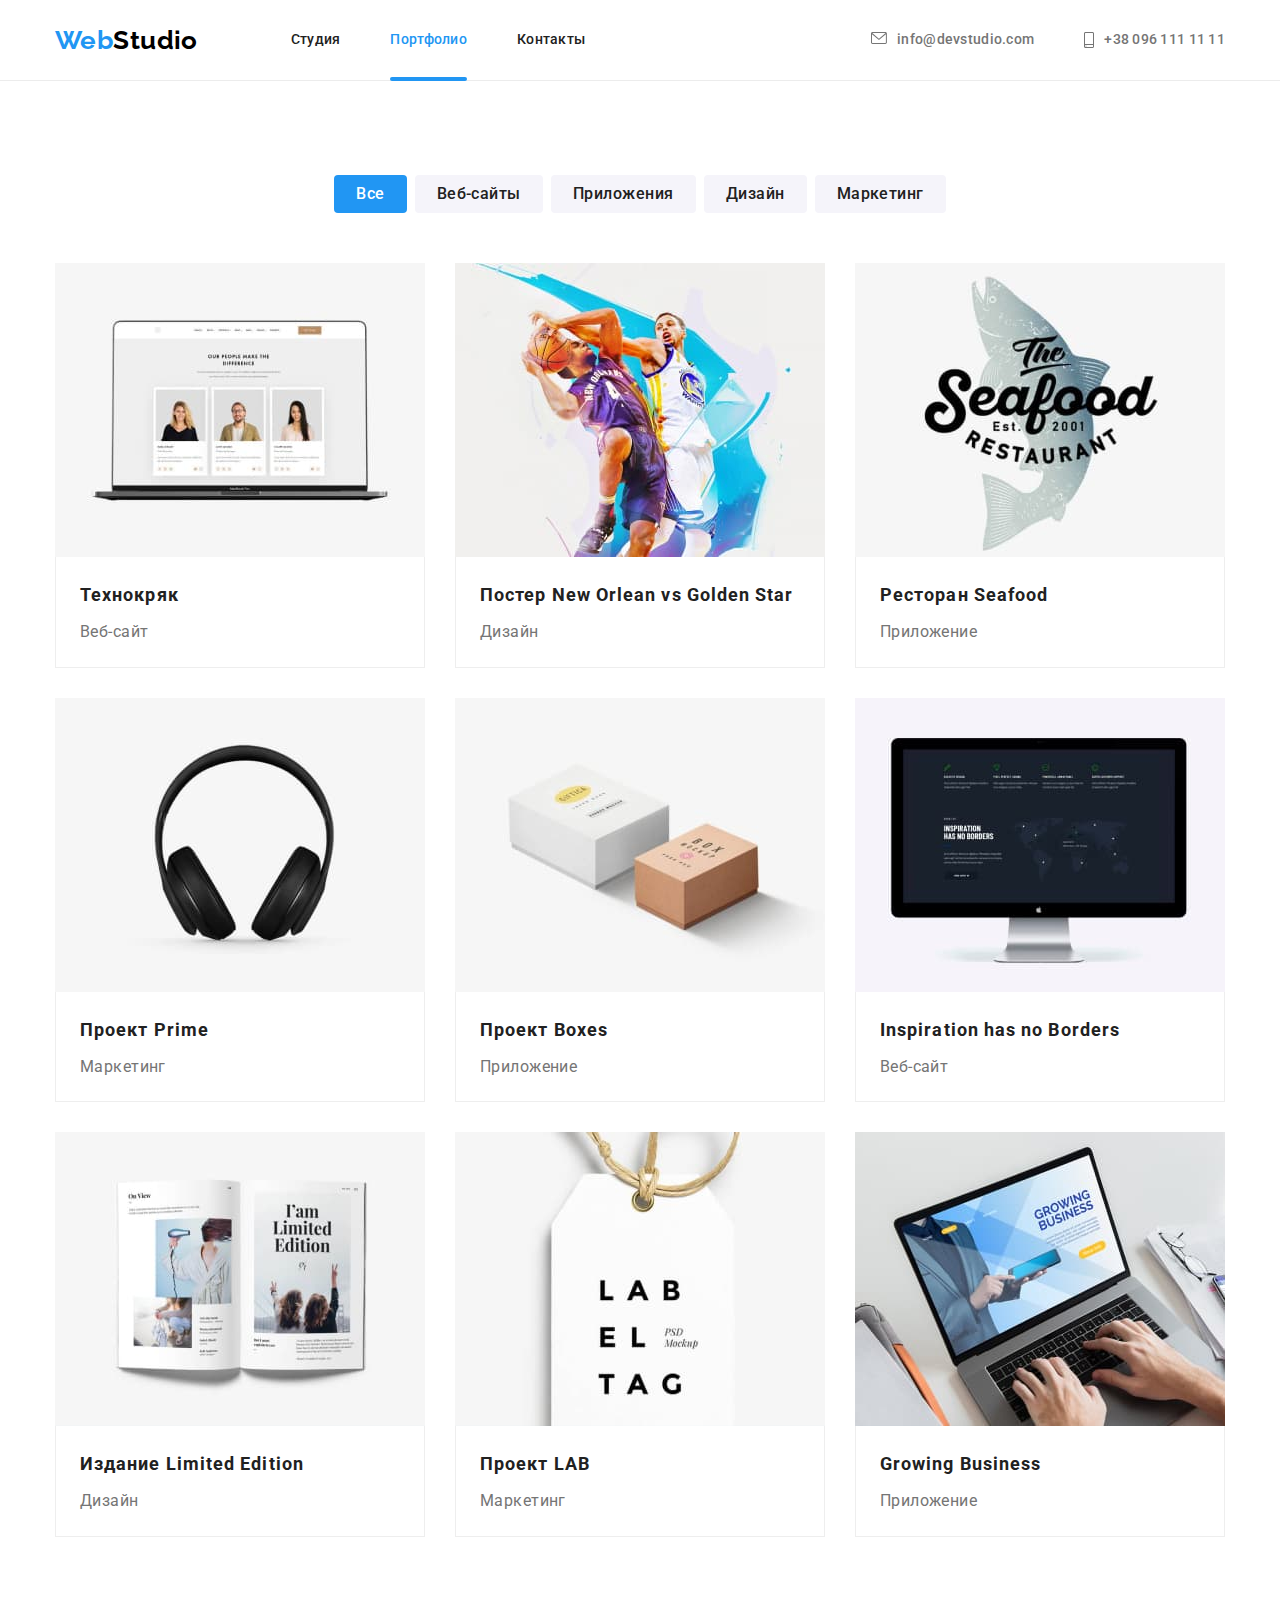
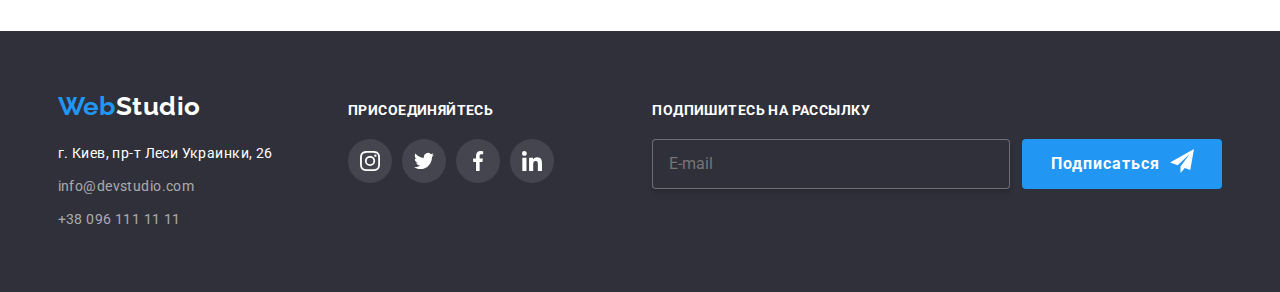
==== commit 017fa737: "Изменяет паддинги в контейнерах" ====
--- a/portfolio.html
+++ b/portfolio.html
@@ -26,7 +26,7 @@
         </div>
 
         <div class="menu">
-          <button type="button" class="menu-button">
+          <button type="button" class="menu-button" data-menu-open>
             <svg
               width="40"
               height="40"
@@ -37,7 +37,7 @@
           </button>
         </div>
 
-        <nav class="main-nav is-hidden">
+        <nav class="main-nav is-hidden" data-menu-container>
           <ul class="site-nav">
             <li class="site-nav__item">
               <a href="./index.html" class="site-nav__link">Студия</a>
@@ -96,7 +96,7 @@
             </ul>
           </div>
 
-          <button type="button" class="cross-button is-open">
+          <button type="button" class="cross-button" data-menu-close>
             <svg
               width="40"
               height="40"
@@ -111,7 +111,6 @@
         </nav>
       </div>
     </header>
-
     <main>
       <!-- Герой -->
       <section class="examples">
@@ -578,5 +577,7 @@
         </div>
       </div>
     </footer>
+
+    <script src="./js/mobile-menu.js"></script>
   </body>
 </html>
--- a/css/main.min.css
+++ b/css/main.min.css
@@ -1 +1 @@
-body{background-color:#fff;color:#757575;font-family:"Roboto",sans-serif;font-size:14px;line-height:1.71;letter-spacing:.03em}p{margin-top:0;margin-bottom:0}ul{margin-top:0;margin-bottom:0;padding-left:0;list-style:none}a{text-decoration:none;-webkit-transition:color 250ms cubic-bezier(0.4, 0, 0.2, 1),background-color 250ms cubic-bezier(0.4, 0, 0.2, 1);transition:color 250ms cubic-bezier(0.4, 0, 0.2, 1),background-color 250ms cubic-bezier(0.4, 0, 0.2, 1)}a:hover,a:focus{color:#2196f3}h1{margin-top:0;margin-bottom:30px;margin-left:auto;margin-right:auto;width:290px;color:#fff;font-weight:900;text-align:center;letter-spacing:.06em;text-transform:uppercase}@media screen and (min-width: 480px){h1{width:360px;font-size:26px;line-height:1.6}}@media screen and (min-width: 1200px){h1{width:696px;font-size:44px;line-height:1.36}}h2{margin-top:0;margin-bottom:50px;color:#212121;font-weight:700;font-size:36px;line-height:1.16;text-align:center}h3{margin-top:0;margin-bottom:10px;color:#212121;font-weight:700;font-size:14px;line-height:1.14;text-transform:uppercase}.examples__container,.footer__container,.clients__container,.team__container,.speciality__container,.feature__container,.hero__container,.page-header__container{padding-left:15px;padding-right:15px;margin-left:auto;margin-right:auto}.example__btn,.send-btn,.subscribe-btn,.hero__btn,.menu-button,.cross-button{text-align:center;cursor:pointer;border-radius:4px;border:0;-webkit-transition:color 250ms cubic-bezier(0.4, 0, 0.2, 1),background-color 250ms cubic-bezier(0.4, 0, 0.2, 1);transition:color 250ms cubic-bezier(0.4, 0, 0.2, 1),background-color 250ms cubic-bezier(0.4, 0, 0.2, 1)}.example__btn:hover,.send-btn:hover,.subscribe-btn:hover,.hero__btn:hover,.menu-button:hover,.cross-button:hover,.example__btn:focus,.send-btn:focus,.subscribe-btn:focus,.hero__btn:focus,.menu-button:focus,.cross-button:focus{background-color:#188ce8;cursor:pointer}.speciality__img{display:block}.page-header{position:relative;border-bottom:1px solid #ececec}.page-header__logo--color{color:#000;font-family:"Raleway",sans-serif}.page-header__container{display:-webkit-box;display:-ms-flexbox;display:flex}@media screen and (min-width: 480px){.page-header__container{width:480px}}@media screen and (min-width: 768px){.page-header__container{width:768px}}@media screen and (min-width: 1200px){.page-header__container{width:1200px}}.main-nav{display:-webkit-box;display:-ms-flexbox;display:flex;-webkit-box-orient:vertical;-webkit-box-direction:normal;-ms-flex-direction:column;flex-direction:column;-webkit-box-pack:justify;-ms-flex-pack:justify;justify-content:space-between;z-index:2}@media screen and (max-width: 767px){.main-nav{position:fixed;padding:48px 40px;background-color:#fff;top:0;left:0;width:100%;height:100vh}.main-nav.is-hidden{display:none}}@media screen and (min-width: 768px){.main-nav{-webkit-box-orient:horizontal;-webkit-box-direction:normal;-ms-flex-direction:row;flex-direction:row;width:100%;margin-left:88px;-webkit-box-align:center;-ms-flex-align:center;align-items:center}}@media screen and (min-width: 1200px){.main-nav{margin-left:93px}}.cross-button{position:absolute;top:10px;right:15px;background-color:transparent}@media screen and (min-width: 768px){.cross-button{display:none}}.cross-button:hover,.cross-button:focus{background-color:transparent;fill:#2196f3}.menu{display:-webkit-box;display:-ms-flexbox;display:flex;margin-left:auto}.menu-button{background-color:transparent;padding:0}.menu-button:hover,.menu-button:focus{background-color:transparent;fill:#2196f3}@media screen and (min-width: 768px){.menu-button{display:none}}@media screen and (min-width: 768px){.site-nav{display:-webkit-box;display:-ms-flexbox;display:flex}}.site-nav::last-child{padding-bottom:0}@media screen and (min-width: 768px){.site-nav__item+.site-nav__item{margin-left:50px}}.site-nav__link{position:relative;display:-webkit-box;display:-ms-flexbox;display:flex;-webkit-box-align:center;-ms-flex-align:center;align-items:center;padding-bottom:32px;color:#212121;font-weight:500;letter-spacing:.02em}@media screen and (max-width: 767px){.site-nav__link{padding-bottom:32px;font-size:40px;line-height:1.17}}@media screen and (min-width: 768px){.site-nav__link{font-size:14px;line-height:1.14;padding-top:32px;padding-bottom:32px}}.site-nav__link--active{color:#2196f3}@media screen and (min-width: 768px){.site-nav__link--active::after{content:"";position:absolute;bottom:-1px;left:0;display:block;width:100%;height:4px;background-color:#2196f3;border-radius:2px;-webkit-transition:opacity 250ms,cubic-bezier(0.4, 0, 0.2, 1);transition:opacity 250ms,cubic-bezier(0.4, 0, 0.2, 1)}}.contacts{display:-webkit-box;display:-ms-flexbox;display:flex;margin-left:auto;-webkit-box-orient:vertical;-webkit-box-direction:normal;-ms-flex-direction:column;flex-direction:column}@media screen and (max-width: 767px){.contacts{margin-bottom:64px}}@media screen and (min-width: 1200px){.contacts{-webkit-box-orient:horizontal;-webkit-box-direction:normal;-ms-flex-direction:row;flex-direction:row}}@media screen and (max-width: 767px){.contacts__item{-webkit-box-ordinal-group:3;-ms-flex-order:2;order:2}}@media screen and (max-width: 767px){.contacts__item+.contacts__item{-webkit-box-ordinal-group:2;-ms-flex-order:1;order:1}}@media screen and (min-width: 1200px){.contacts__item+.contacts__item{margin-left:50px}}.contacts__link{display:-webkit-box;display:-ms-flexbox;display:flex;padding-bottom:32px;color:#757575;font-weight:500;letter-spacing:.02em;font-size:24px;line-height:1.16}@media screen and (min-width: 768px){.contacts__link{font-size:12px;line-height:1.16;padding-bottom:10px}}@media screen and (min-width: 1200px){.contacts__link{padding-top:32px;padding-bottom:32px}}.contacts__item+.contacts__item .contacts__link{font-size:34px;line-height:1.17}@media screen and (max-width: 376px){.contacts__item+.contacts__item .contacts__link{font-size:27px}}@media screen and (min-width: 768px){.contacts__item+.contacts__item .contacts__link{font-size:12px;line-height:1.16;padding-bottom:0;color:#757575}}.contact__link--active{color:#2196f3}.contacts__icon{fill:currentColor;margin-right:10px}@media screen and (max-width: 767px){.contacts__icon{display:none}}.social-links{display:-webkit-box;display:-ms-flexbox;display:flex;-ms-flex-wrap:wrap;flex-wrap:wrap}@media screen and (min-width: 768px){.social-links{display:none}}.social-links__items{padding-right:10px}.social-links__items:not(:last-child){border-right:1px solid rgba(33,33,33,.2);margin-right:10px}.social-links__link{font-size:18px;line-height:1.22px;color:#2196f3}.logo-wrap{display:-webkit-box;display:-ms-flexbox;display:flex;-webkit-box-align:center;-ms-flex-align:center;align-items:center}@media screen and (max-width: 767px){.logo-wrap{margin-top:16px;margin-bottom:16px}}.logo{color:#2196f3;font-family:"Raleway",sans-serif;font-weight:700;font-size:26px;line-height:1.19}@media screen and (max-width: 768px){.logo{font-size:24px;line-height:1.16}}.hero__container{display:block}@media screen and (min-width: 768px){.hero__container{width:768px}}.hero{padding-top:118px;padding-bottom:118px;text-align:center;max-width:1600px;margin-left:auto;margin-right:auto;background-repeat:no-repeat;background-position:center;background-size:cover;background-color:#2f303a}@media screen and (min-width: 769px){.hero{background-image:-webkit-gradient(linear, left top, right top, from(rgba(47, 48, 58, 0.4)), to(rgba(47, 48, 58, 0.4))),url(../images/hero-img@1.jpg);background-image:linear-gradient(to right, rgba(47, 48, 58, 0.4), rgba(47, 48, 58, 0.4)),url(../images/hero-img@1.jpg)}}@media screen and (min-width: 769px)and (min-device-pixel-ratio: 2),screen and (min-width: 769px)and (-webkit-min-device-pixel-ratio: 2),screen and (min-width: 769px)and (min-resolution: 192dpi),screen and (min-width: 769px)and (min-resolution: 2dppx){.hero{background-image:-webkit-gradient(linear, left top, right top, from(rgba(47, 48, 58, 0.4)), to(rgba(47, 48, 58, 0.4))),url(../images/hero-img@2.jpg);background-image:linear-gradient(to right, rgba(47, 48, 58, 0.4), rgba(47, 48, 58, 0.4)),url(../images/hero-img@2.jpg)}}@media screen and (max-width: 768px){.hero{background-image:-webkit-gradient(linear, left top, right top, from(rgba(47, 48, 58, 0.4)), to(rgba(47, 48, 58, 0.4))),url(../images/hero-img-tablet@1.jpg);background-image:linear-gradient(to right, rgba(47, 48, 58, 0.4), rgba(47, 48, 58, 0.4)),url(../images/hero-img-tablet@1.jpg)}}@media screen and (max-width: 768px)and (min-device-pixel-ratio: 2),screen and (max-width: 768px)and (-webkit-min-device-pixel-ratio: 2),screen and (max-width: 768px)and (min-resolution: 192dpi),screen and (max-width: 768px)and (min-resolution: 2dppx){.hero{background-image:-webkit-gradient(linear, left top, right top, from(rgba(47, 48, 58, 0.4)), to(rgba(47, 48, 58, 0.4))),url(../images/hero-img-tablet@2.jpg);background-image:linear-gradient(to right, rgba(47, 48, 58, 0.4), rgba(47, 48, 58, 0.4)),url(../images/hero-img-tablet@2.jpg)}}@media screen and (max-width: 480px){.hero{background-image:-webkit-gradient(linear, left top, right top, from(rgba(47, 48, 58, 0.4)), to(rgba(47, 48, 58, 0.4))),url(../images/hero-img-mobile@1.jpg);background-image:linear-gradient(to right, rgba(47, 48, 58, 0.4), rgba(47, 48, 58, 0.4)),url(../images/hero-img-mobile@1.jpg)}}@media screen and (max-width: 480px)and (min-device-pixel-ratio: 2),screen and (max-width: 480px)and (-webkit-min-device-pixel-ratio: 2),screen and (max-width: 480px)and (min-resolution: 192dpi),screen and (max-width: 480px)and (min-resolution: 2dppx){.hero{background-image:-webkit-gradient(linear, left top, right top, from(rgba(47, 48, 58, 0.4)), to(rgba(47, 48, 58, 0.4))),url(../images/hero-img-mobile@2.jpg);background-image:linear-gradient(to right, rgba(47, 48, 58, 0.4), rgba(47, 48, 58, 0.4)),url(../images/hero-img-mobile@2.jpg)}}.hero__btn{padding:10px 32px;background-color:#2196f3;color:#fff;font-size:16px;font-weight:700;line-height:1.87;letter-spacing:.06em;min-width:200px}.feature{padding-bottom:0;margin-right:auto;margin-left:auto;margin-bottom:60px;padding-top:60px}@media screen and (min-width: 480px){.feature__container{width:480px}}@media screen and (min-width: 768px){.feature__container{width:768px}}@media screen and (min-width: 1200px){.feature__container{width:1200px}}@media screen and (min-width: 768px){.feature__list{display:-webkit-box;display:-ms-flexbox;display:flex;-ms-flex-wrap:wrap;flex-wrap:wrap;margin:-15px}}.feature__item:not(:last-child){margin-bottom:30px}@media screen and (min-width: 768px){.feature__item{width:calc((100% - 4 * 15px) / 2);margin:15px}}@media screen and (min-width: 1200px){.feature__item{width:calc((100% - 8 * 15px) / 4);margin:15px}}.feature__icons{display:-webkit-box;display:-ms-flexbox;display:flex;-webkit-box-pack:center;-ms-flex-pack:center;justify-content:center;-webkit-box-align:center;-ms-flex-align:center;align-items:center;height:120px;background-color:#f5f4fa;border-radius:4px;margin-bottom:30px;text-align:center}@media screen and (max-width: 767px){h3{text-align:center;line-height:1.14}}.speciality__container{display:none}@media screen and (min-width: 1200px){.speciality__container{display:block;padding-top:34px;padding-bottom:94px}}.speciality__list{display:-webkit-box;display:-ms-flexbox;display:flex;-webkit-box-pack:center;-ms-flex-pack:center;justify-content:center}.speciality__item{margin-right:30px;position:relative;display:-webkit-box;display:-ms-flexbox;display:flex;text-align:center}.speciality__item:last-child{margin-right:0}.speciality__text{position:absolute;width:100%;bottom:0;padding-top:27px;padding-bottom:27px;text-transform:uppercase;font-size:14px;font-weight:bold;height:70px;line-height:1.17;background-color:rgba(47,48,58,.8);color:#fff}@media screen and (max-width: 1199px){.networks{margin-top:5px}}@media screen and (max-width: 767px){.networks{margin-top:60px}}@media screen and (min-width: 1200px){.networks{margin-left:70px;padding-top:12px;margin-top:0}}.networks__title{margin-top:0;margin-bottom:20px;font-weight:bold;font-size:14px;line-height:1.14;letter-spacing:.03em;text-transform:uppercase;color:#fff}@media screen and (min-width: 1200px){.networks__title{text-align:left}}.networks__list{display:-webkit-box;display:-ms-flexbox;display:flex;-webkit-box-pack:center;-ms-flex-pack:center;justify-content:center}.networks__item{display:block;width:44px;height:44px;background-color:rgba(255,255,255,.1);margin-right:10px;border-radius:50%}.networks__item:last-child{margin-right:0}.networks__link{display:-webkit-box;display:-ms-flexbox;display:flex;-webkit-box-pack:center;-ms-flex-pack:center;justify-content:center;-webkit-box-align:center;-ms-flex-align:center;align-items:center;height:100%;border-radius:50%;color:#fff}.networks__link:hover,.networks__link:focus{background-color:#2196f3;color:#fff}.networks__icon{width:20px;height:20px;fill:currentColor}.team{background-color:#f5f4fa;padding-top:60px;padding-bottom:60px}@media screen and (min-width: 480px){.team__container{width:480px}}@media screen and (min-width: 768px){.team__container{width:768px}}@media screen and (min-width: 1200px){.team__container{width:1200px}}@media screen and (min-width: 480px){h2{font-size:28px;line-height:1.17;margin-bottom:30px}}@media screen and (min-width: 768px){.team__list{display:-webkit-box;display:-ms-flexbox;display:flex;-ms-flex-wrap:wrap;flex-wrap:wrap;margin:-15px}}@media screen and (min-width: 1200px){.team__list{margin:-15px}}.team__item{background-color:#fff;text-align:center;-webkit-box-shadow:0px 1px 3px rgba(0,0,0,.12),0px 1px 1px rgba(0,0,0,.14),0px 2px 1px rgba(0,0,0,.2);box-shadow:0px 1px 3px rgba(0,0,0,.12),0px 1px 1px rgba(0,0,0,.14),0px 2px 1px rgba(0,0,0,.2);border-radius:0px 0px 4px 4px}@media screen and (max-width: 767px){.team__item:not(:last-child){margin-bottom:30px}}@media screen and (min-width: 768px){.team__item{width:calc((100% - 4 * 15px) / 2);margin:15px}}@media screen and (min-width: 1200px){.team__item{width:calc((100% - 8 * 15px) / 4);margin:15px}}.team__img{display:block;max-width:100%;height:auto}@media screen and (min-width: 1200px){.team__img{width:270px}}.team__wrapper{padding:30px 32px}.team__member{margin-top:0;margin-bottom:10px;color:#212121;font-weight:500;font-size:16px;line-height:1.19;text-transform:none}.team__position{font-size:16px;line-height:1.19;margin-bottom:16px}.team__link{color:#afb1b8}.clients{padding-top:60px;padding-bottom:60px}@media screen and (min-width: 480px){h2{font-size:28px;line-height:1.17;margin-bottom:30px}}@media screen and (min-width: 1200px){.clients__container{width:1200px}}.clients-logo{display:-webkit-box;display:-ms-flexbox;display:flex;-ms-flex-wrap:wrap;flex-wrap:wrap;margin:-15px}@media screen and (min-width: 1200px){.clients-logo{width:1200px;-webkit-box-align:center;-ms-flex-align:center;align-items:center}}@media screen and (min-width: 1200px){.clients-logo{-ms-flex-wrap:nowrap;flex-wrap:nowrap}}.clients-logo__item{height:92px;cursor:pointer;width:calc((100% - 4 * 15px) / 2);margin:15px}.clients-logo__item__item:last-child{margin-right:0}@media screen and (min-width: 768px){.clients-logo__item{width:calc((100% - 6 * 15px) / 3)}}.clients-logo__icon{width:106px;height:60px;fill:currentColor}.clients-logo__link{display:-webkit-box;display:-ms-flexbox;display:flex;-webkit-box-pack:center;-ms-flex-pack:center;justify-content:center;-webkit-box-align:center;-ms-flex-align:center;align-items:center;height:100%;color:#afb1b8;border:1px solid #afb1b8;border-radius:4px}.clients-logo__link:hover,.clients-logo__link:focus{border-color:#2196f3}.footer{padding-top:60px;padding-bottom:60px;background-color:#2f303a}.footer__container{text-align:center}@media screen and (min-width: 768px){.footer__container{width:768px;display:-webkit-box;display:-ms-flexbox;display:flex;-ms-flex-wrap:wrap;flex-wrap:wrap;-ms-flex-pack:distribute;justify-content:space-around}}@media screen and (min-width: 1200px){.footer__container{width:1200px;text-align:start}}.footer__logo{display:block;margin-bottom:20px}.footer__logo--color{color:#000;font-family:"Raleway",sans-serif;color:#fff}.adress-section{color:#fff;font-style:normal}.adress-section__link{color:rgba(255,255,255,.6);display:block;margin-top:9px}.subscribe{margin-top:60px}@media screen and (min-width: 1200px){.subscribe{margin-top:0;margin-left:93px;padding-top:12px}}@media screen and (min-width: 1200px){.subscribe__form{display:-webkit-box;display:-ms-flexbox;display:flex}}.subscribe__title{margin-top:0;margin-bottom:20px;font-weight:bold;font-size:14px;line-height:1.14;letter-spacing:.03em;text-transform:uppercase;color:#fff}@media screen and (min-width: 1200px){.subscribe__title{text-align:left}}.subscribe__form input{width:100%;padding:15px 16px;background-color:#2f303a;border:1px solid rgba(255,255,255,.3);-webkit-box-shadow:0px 4px 4px rgba(0,0,0,.15);box-shadow:0px 4px 4px rgba(0,0,0,.15);border-radius:4px;font-size:16px;color:#fff;-webkit-transition:border-color 250ms cubic-bezier(0.4, 0, 0.2, 1);transition:border-color 250ms cubic-bezier(0.4, 0, 0.2, 1)}.subscribe__form input:focus{border-color:#2196f3;outline:none}@media screen and (min-width: 768px){.subscribe__form input{width:450px}}@media screen and (min-width: 1200px){.subscribe__form input{width:358px}}.subscribe-btn{display:-webkit-box;display:-ms-flexbox;display:flex;-webkit-box-pack:center;-ms-flex-pack:center;justify-content:center;margin:auto;margin-top:20px;padding-top:10px;padding-bottom:10px;background-color:#2196f3;color:#fff;font-size:16px;font-weight:bold;line-height:1.87;letter-spacing:.06em;min-width:200px}@media screen and (min-width: 1200px){.subscribe-btn{margin-left:12px;margin-top:0}}.subscribe__icon{fill:currentColor;margin-left:10px}.backdrope{padding:93px 15px;position:fixed;top:0;left:0;width:100%;height:100%;background-color:rgba(0,0,0,.2);overflow-y:scroll;z-index:2}.backdrope.is-hidden{opacity:0;pointer-events:none}.modal{border-radius:4px;background-color:#fff}@media screen and (max-width: 539px){.modal{position:relative}}@media screen and (min-width: 480px){.modal{width:450px;position:absolute;top:50%;left:50%;-webkit-transform:translate(-50%, -50%);transform:translate(-50%, -50%)}}@media screen and (min-width: 1200px){.modal{width:528px}}.close-btn{position:absolute;display:-webkit-box;display:-ms-flexbox;display:flex;-webkit-box-pack:center;-ms-flex-pack:center;justify-content:center;-webkit-box-align:center;-ms-flex-align:center;align-items:center;top:8px;right:8px;width:30px;height:30px;padding:0;border-radius:50%;border:1px solid rgba(0,0,0,.1);background-color:#fff}.close-icon{fill:currentColor;-webkit-transition:fill 250ms cubic-bezier(0.4, 0, 0.2, 1);transition:fill 250ms cubic-bezier(0.4, 0, 0.2, 1)}.close-icon:hover,.close-icon:focus{fill:#2196f3}.modal__title{margin-bottom:12px;font-size:20px;font-weight:bold;line-height:1.15;color:#212121;text-align:center}.modal__form{padding:40px}.modal__form--field{position:relative;display:-webkit-box;display:-ms-flexbox;display:flex;-webkit-box-orient:vertical;-webkit-box-direction:normal;-ms-flex-direction:column;flex-direction:column;margin-bottom:10px;font-size:12px;line-height:1.16;color:#757575;letter-spacing:.01em}.modal__form--field input{margin-top:4px;padding-left:42px;height:40px;border:1px solid rgba(33,33,33,.2);border-radius:4px}.modal__form--field textarea{resize:none;height:120px;border:1px solid rgba(33,33,33,.2);margin-top:4px;border-radius:4px;padding:12px 16px;font-size:12px;line-height:1.16;letter-spacing:.01em;-webkit-transition:border 250ms cubic-bezier(0.4, 0, 0.2, 1);transition:border 250ms cubic-bezier(0.4, 0, 0.2, 1)}.modal__form--field textarea::-webkit-input-placeholder{color:rgba(117,117,117,.5)}.modal__form--field textarea::-moz-placeholder{color:rgba(117,117,117,.5)}.modal__form--field textarea:-ms-input-placeholder{color:rgba(117,117,117,.5)}.modal__form--field textarea::-ms-input-placeholder{color:rgba(117,117,117,.5)}.modal__form--field textarea::placeholder{color:rgba(117,117,117,.5)}.form-icon{position:absolute;top:50%;left:12px;fill:#212121;-webkit-transition:fill 250ms cubic-bezier(0.4, 0, 0.2, 1);transition:fill 250ms cubic-bezier(0.4, 0, 0.2, 1)}.form-input{-webkit-transition:border 250ms cubic-bezier(0.4, 0, 0.2, 1);transition:border 250ms cubic-bezier(0.4, 0, 0.2, 1)}.form-input:focus+.form-icon{fill:#2196f3}.form-input:focus{border:1px solid #2196f3;outline:none}.modal__form--field textarea:focus{border:1px solid #2196f3;outline:none}.send-btn{display:block;margin-left:auto;margin-right:auto;margin-top:30px;padding-top:10px;padding-bottom:10px;background-color:#2196f3;color:#fff;font-size:16px;font-weight:bold;line-height:1.87;letter-spacing:.06em;min-width:200px}.checkbox{-webkit-appearance:none;-moz-appearance:none;appearance:none}.checkbox:focus+.icon-check{border-color:#2196f3}.confirmation{text-align:center;font-size:14px;line-height:1.7;color:#757575;letter-spacing:.03em;margin-top:20px}@media screen and (max-width: 1199px){.confirmation{font-size:12px;line-height:1.17}}.rules{color:#2196f3;text-decoration:underline;cursor:pointer;-webkit-transition:color 250ms cubic-bezier(0.4, 0, 0.2, 1);transition:color 250ms cubic-bezier(0.4, 0, 0.2, 1)}.rules:hover{color:#188ce8}.icon-check{border:2px solid #212121;border-radius:2px;margin-right:7px;-webkit-transition:background-color 250ms cubic-bezier(0.4, 0, 0.2, 1),border-color 250ms cubic-bezier(0.4, 0, 0.2, 1);transition:background-color 250ms cubic-bezier(0.4, 0, 0.2, 1),border-color 250ms cubic-bezier(0.4, 0, 0.2, 1)}.icon-check:focus,.icon-check:hover{border-color:#2196f3}.checkbox:checked+.icon-check{background-color:#2196f3;border-color:#2196f3;border-radius:2px;background-origin:border-box}.confirm{display:-webkit-box;display:-ms-flexbox;display:flex}.examples{padding-top:60px;padding-bottom:60px}@media screen and (min-width: 480px){.examples__container{width:480px}}@media screen and (min-width: 768px){.examples__container{width:768px}}@media screen and (min-width: 1200px){.examples__container{width:1200px}}.examples__list{display:-webkit-box;display:-ms-flexbox;display:flex;-ms-flex-wrap:wrap;flex-wrap:wrap;margin-bottom:25px;margin-right:-8px}@media screen and (min-width: 768px){.examples__list{-webkit-box-pack:center;-ms-flex-pack:center;justify-content:center}}.examples__item{margin-right:8px;margin-bottom:15px}.examples__item:last-child{margin-right:0}.example__btn{padding:6px 22px;background-color:#f5f4fa;color:#212121;font-size:16px;font-weight:500;line-height:1.62;letter-spacing:.03em}.example__btn--current{background-color:#2196f3;color:#fff}.example__btn:hover,.example__btn:focus{color:#fff;-webkit-box-shadow:0px 3px 1px rgba(0,0,0,.1),0px 1px 2px rgba(0,0,0,.08),0px 2px 2px rgba(0,0,0,.12);box-shadow:0px 3px 1px rgba(0,0,0,.1),0px 1px 2px rgba(0,0,0,.08),0px 2px 2px rgba(0,0,0,.12)}@media screen and (min-width: 768px){.pictures__list{display:-webkit-box;display:-ms-flexbox;display:flex;-ms-flex-wrap:wrap;flex-wrap:wrap;margin:-15px}}.pictures__item{display:-webkit-box;display:-ms-flexbox;display:flex;-webkit-box-orient:vertical;-webkit-box-direction:normal;-ms-flex-direction:column;flex-direction:column;cursor:pointer}@media screen and (max-width: 767px){.pictures__item:not(:last-child){margin-bottom:30px}}@media screen and (min-width: 768px){.pictures__item{width:calc((100% - 4 * 15px) / 2);margin:15px}}@media screen and (min-width: 1200px){.pictures__item{width:calc((100% - 6 * 15px) / 3);margin-right:15px}}.pictures__item:hover,.pictures__item:focus{-webkit-box-shadow:0px 1px 1px rgba(0,0,0,.12),0px 4px 4px rgba(0,0,0,.06),1px 4px 6px rgba(0,0,0,.16);box-shadow:0px 1px 1px rgba(0,0,0,.12),0px 4px 4px rgba(0,0,0,.06),1px 4px 6px rgba(0,0,0,.16);-webkit-transition:-webkit-transform 250ms cubic-bezier(0.4, 0, 0.2, 1);transition:-webkit-transform 250ms cubic-bezier(0.4, 0, 0.2, 1);transition:transform 250ms cubic-bezier(0.4, 0, 0.2, 1);transition:transform 250ms cubic-bezier(0.4, 0, 0.2, 1), -webkit-transform 250ms cubic-bezier(0.4, 0, 0.2, 1)}.pictures__thumb{position:relative;overflow:hidden}.pictures__img{display:block;max-width:100%;height:auto}.overlay-wrp{position:absolute;width:100%;height:100%;top:0;left:0;padding:63px 24px;font-size:18px;line-height:1.55;color:#fff;background-color:rgba(33,150,243,.9);-webkit-transform:translateY(100%);transform:translateY(100%);-webkit-transition:-webkit-transform 250ms cubic-bezier(0.4, 0, 0.2, 1);transition:-webkit-transform 250ms cubic-bezier(0.4, 0, 0.2, 1);transition:transform 250ms cubic-bezier(0.4, 0, 0.2, 1);transition:transform 250ms cubic-bezier(0.4, 0, 0.2, 1), -webkit-transform 250ms cubic-bezier(0.4, 0, 0.2, 1)}.pictures__thumb:hover .overlay-wrp{-webkit-transform:translateY(0);transform:translateY(0)}.pic-wrapper{-webkit-box-flex:1;-ms-flex-positive:1;flex-grow:1;padding:20px 24px;border:1px solid #eee;border-top:0}.pic-wrapper__title{margin-top:0;margin-bottom:4px;color:#212121;font-weight:700;font-size:18px;line-height:2;letter-spacing:.06em;text-align:left}.pic-wrapper__item{font-size:16px;line-height:1.86}/*# sourceMappingURL=main.min.css.map */+body{background-color:#fff;color:#757575;font-family:"Roboto",sans-serif;font-size:14px;line-height:1.71;letter-spacing:.03em}p{margin-top:0;margin-bottom:0}ul{margin-top:0;margin-bottom:0;padding-left:0;list-style:none}a{text-decoration:none;-webkit-transition:color 250ms cubic-bezier(0.4, 0, 0.2, 1),background-color 250ms cubic-bezier(0.4, 0, 0.2, 1);transition:color 250ms cubic-bezier(0.4, 0, 0.2, 1),background-color 250ms cubic-bezier(0.4, 0, 0.2, 1)}a:hover,a:focus{color:#2196f3}.img{display:block;max-width:100%}h1{margin-top:0;margin-bottom:30px;margin-left:auto;margin-right:auto;width:290px;color:#fff;font-weight:900;text-align:center;letter-spacing:.06em;text-transform:uppercase}@media screen and (min-width: 480px){h1{width:360px;font-size:26px;line-height:1.6}}@media screen and (min-width: 1200px){h1{width:696px;font-size:44px;line-height:1.36}}h2{margin-top:0;margin-bottom:50px;color:#212121;font-weight:700;font-size:36px;line-height:1.16;text-align:center}h3{margin-top:0;margin-bottom:10px;color:#212121;font-weight:700;font-size:14px;line-height:1.14;text-transform:uppercase}.examples__container,.footer__container,.clients__container,.team__container,.speciality__container,.feature__container,.hero__container,.page-header__container{padding-left:15px;padding-right:15px;margin-left:auto;margin-right:auto}.example__btn,.send-btn,.subscribe-btn,.hero__btn,.menu-button,.cross-button{text-align:center;cursor:pointer;border-radius:4px;border:0;-webkit-transition:color 250ms cubic-bezier(0.4, 0, 0.2, 1),background-color 250ms cubic-bezier(0.4, 0, 0.2, 1);transition:color 250ms cubic-bezier(0.4, 0, 0.2, 1),background-color 250ms cubic-bezier(0.4, 0, 0.2, 1)}.example__btn:hover,.send-btn:hover,.subscribe-btn:hover,.hero__btn:hover,.menu-button:hover,.cross-button:hover,.example__btn:focus,.send-btn:focus,.subscribe-btn:focus,.hero__btn:focus,.menu-button:focus,.cross-button:focus{background-color:#188ce8;cursor:pointer}.speciality__img{display:block}.page-header{position:relative;border-bottom:1px solid #ececec}.page-header__logo--color{color:#000;font-family:"Raleway",sans-serif}.page-header__container{display:-webkit-box;display:-ms-flexbox;display:flex}@media screen and (min-width: 480px){.page-header__container{width:480px}}@media screen and (min-width: 768px){.page-header__container{width:768px}}@media screen and (min-width: 1200px){.page-header__container{width:1200px}}.main-nav{display:-webkit-box;display:-ms-flexbox;display:flex;-webkit-box-orient:vertical;-webkit-box-direction:normal;-ms-flex-direction:column;flex-direction:column;-webkit-box-pack:justify;-ms-flex-pack:justify;justify-content:space-between;z-index:2}@media screen and (max-width: 767px){.main-nav{position:fixed;padding:48px 40px;background-color:#fff;top:0;left:0;width:100%;height:100vh}.main-nav.is-hidden{display:none}}@media screen and (min-width: 768px){.main-nav{-webkit-box-orient:horizontal;-webkit-box-direction:normal;-ms-flex-direction:row;flex-direction:row;width:100%;margin-left:88px;-webkit-box-align:center;-ms-flex-align:center;align-items:center}}@media screen and (min-width: 1200px){.main-nav{margin-left:93px}}.cross-button{position:absolute;top:10px;right:15px;background-color:transparent}@media screen and (min-width: 768px){.cross-button{display:none}}.cross-button:hover,.cross-button:focus{background-color:transparent;fill:#2196f3}.menu{display:-webkit-box;display:-ms-flexbox;display:flex;margin-left:auto}.menu-button{background-color:transparent;padding:0}.menu-button:hover,.menu-button:focus{background-color:transparent;fill:#2196f3}@media screen and (min-width: 768px){.menu-button{display:none}}@media screen and (min-width: 768px){.site-nav{display:-webkit-box;display:-ms-flexbox;display:flex}}.site-nav::last-child{padding-bottom:0}@media screen and (min-width: 768px){.site-nav__item+.site-nav__item{margin-left:50px}}.site-nav__link{position:relative;display:-webkit-box;display:-ms-flexbox;display:flex;-webkit-box-align:center;-ms-flex-align:center;align-items:center;padding-bottom:32px;color:#212121;font-weight:500;letter-spacing:.02em}@media screen and (max-width: 767px){.site-nav__link{padding-bottom:32px;font-size:40px;line-height:1.17}}@media screen and (min-width: 768px){.site-nav__link{font-size:14px;line-height:1.14;padding-top:32px;padding-bottom:32px}}.site-nav__link--active{color:#2196f3}@media screen and (min-width: 768px){.site-nav__link--active::after{content:"";position:absolute;bottom:-1px;left:0;display:block;width:100%;height:4px;background-color:#2196f3;border-radius:2px;-webkit-transition:opacity 250ms,cubic-bezier(0.4, 0, 0.2, 1);transition:opacity 250ms,cubic-bezier(0.4, 0, 0.2, 1)}}.contacts{display:-webkit-box;display:-ms-flexbox;display:flex;margin-left:auto;-webkit-box-orient:vertical;-webkit-box-direction:normal;-ms-flex-direction:column;flex-direction:column}@media screen and (max-width: 767px){.contacts{margin-bottom:64px}}@media screen and (min-width: 1200px){.contacts{-webkit-box-orient:horizontal;-webkit-box-direction:normal;-ms-flex-direction:row;flex-direction:row}}@media screen and (max-width: 767px){.contacts__item{-webkit-box-ordinal-group:3;-ms-flex-order:2;order:2}}@media screen and (max-width: 767px){.contacts__item+.contacts__item{-webkit-box-ordinal-group:2;-ms-flex-order:1;order:1}}@media screen and (min-width: 1200px){.contacts__item+.contacts__item{margin-left:50px}}.contacts__link{display:-webkit-box;display:-ms-flexbox;display:flex;padding-bottom:32px;color:#757575;font-weight:500;letter-spacing:.02em;font-size:24px;line-height:1.16}@media screen and (min-width: 768px){.contacts__link{font-size:12px;line-height:1.16;padding-bottom:10px}}@media screen and (min-width: 1200px){.contacts__link{padding-top:32px;padding-bottom:32px;font-size:14px;line-height:1.14}}.contacts__item+.contacts__item .contacts__link{font-size:34px;line-height:1.17}.contacts__item+.contacts__item .contacts__link:hover,.contacts__item+.contacts__item .contacts__link:focus{color:#2196f3}@media screen and (max-width: 376px){.contacts__item+.contacts__item .contacts__link{font-size:27px}}@media screen and (min-width: 768px){.contacts__item+.contacts__item .contacts__link{font-size:12px;line-height:1.16;padding-bottom:0;color:#757575}}@media screen and (min-width: 1200px){.contacts__item+.contacts__item .contacts__link{font-size:14px;line-height:1.14}}.contact__link--active{color:#2196f3}.contacts__icon{fill:currentColor;margin-right:10px}@media screen and (max-width: 767px){.contacts__icon{display:none}}.social-links{display:-webkit-box;display:-ms-flexbox;display:flex;-ms-flex-wrap:wrap;flex-wrap:wrap}@media screen and (min-width: 768px){.social-links{display:none}}.social-links__items{padding-right:10px}.social-links__items:not(:last-child){border-right:1px solid rgba(33,33,33,.2);margin-right:10px}.social-links__link{font-size:18px;line-height:1.22px;color:#2196f3}.logo-wrap{display:-webkit-box;display:-ms-flexbox;display:flex;-webkit-box-align:center;-ms-flex-align:center;align-items:center}@media screen and (max-width: 767px){.logo-wrap{margin-top:16px;margin-bottom:16px}}.logo{color:#2196f3;font-family:"Raleway",sans-serif;font-weight:700;font-size:26px;line-height:1.19}@media screen and (max-width: 768px){.logo{font-size:24px;line-height:1.16}}.hero__container{display:block}@media screen and (min-width: 768px){.hero__container{width:768px}}.hero{padding-top:118px;padding-bottom:118px;text-align:center;max-width:1600px;margin-left:auto;margin-right:auto;background-repeat:no-repeat;background-position:center;background-size:cover;background-color:#2f303a}@media screen and (min-width: 1200px){.hero{padding-top:200px;padding-bottom:200px}}@media screen and (min-width: 769px){.hero{background-image:-webkit-gradient(linear, left top, right top, from(rgba(47, 48, 58, 0.4)), to(rgba(47, 48, 58, 0.4))),url(../images/hero-img@1.jpg);background-image:linear-gradient(to right, rgba(47, 48, 58, 0.4), rgba(47, 48, 58, 0.4)),url(../images/hero-img@1.jpg)}}@media screen and (min-width: 769px)and (min-device-pixel-ratio: 2),screen and (min-width: 769px)and (-webkit-min-device-pixel-ratio: 2),screen and (min-width: 769px)and (min-resolution: 192dpi),screen and (min-width: 769px)and (min-resolution: 2dppx){.hero{background-image:-webkit-gradient(linear, left top, right top, from(rgba(47, 48, 58, 0.4)), to(rgba(47, 48, 58, 0.4))),url(../images/hero-img@2.jpg);background-image:linear-gradient(to right, rgba(47, 48, 58, 0.4), rgba(47, 48, 58, 0.4)),url(../images/hero-img@2.jpg)}}@media screen and (max-width: 768px){.hero{background-image:-webkit-gradient(linear, left top, right top, from(rgba(47, 48, 58, 0.4)), to(rgba(47, 48, 58, 0.4))),url(../images/hero-img-tablet@1.jpg);background-image:linear-gradient(to right, rgba(47, 48, 58, 0.4), rgba(47, 48, 58, 0.4)),url(../images/hero-img-tablet@1.jpg)}}@media screen and (max-width: 768px)and (min-device-pixel-ratio: 2),screen and (max-width: 768px)and (-webkit-min-device-pixel-ratio: 2),screen and (max-width: 768px)and (min-resolution: 192dpi),screen and (max-width: 768px)and (min-resolution: 2dppx){.hero{background-image:-webkit-gradient(linear, left top, right top, from(rgba(47, 48, 58, 0.4)), to(rgba(47, 48, 58, 0.4))),url(../images/hero-img-tablet@2.jpg);background-image:linear-gradient(to right, rgba(47, 48, 58, 0.4), rgba(47, 48, 58, 0.4)),url(../images/hero-img-tablet@2.jpg)}}@media screen and (max-width: 480px){.hero{background-image:-webkit-gradient(linear, left top, right top, from(rgba(47, 48, 58, 0.4)), to(rgba(47, 48, 58, 0.4))),url(../images/hero-img-mobile@1.jpg);background-image:linear-gradient(to right, rgba(47, 48, 58, 0.4), rgba(47, 48, 58, 0.4)),url(../images/hero-img-mobile@1.jpg)}}@media screen and (max-width: 480px)and (min-device-pixel-ratio: 2),screen and (max-width: 480px)and (-webkit-min-device-pixel-ratio: 2),screen and (max-width: 480px)and (min-resolution: 192dpi),screen and (max-width: 480px)and (min-resolution: 2dppx){.hero{background-image:-webkit-gradient(linear, left top, right top, from(rgba(47, 48, 58, 0.4)), to(rgba(47, 48, 58, 0.4))),url(../images/hero-img-mobile@2.jpg);background-image:linear-gradient(to right, rgba(47, 48, 58, 0.4), rgba(47, 48, 58, 0.4)),url(../images/hero-img-mobile@2.jpg)}}.hero__btn{padding:10px 32px;background-color:#2196f3;color:#fff;font-size:16px;font-weight:700;line-height:1.87;letter-spacing:.06em;min-width:200px}.feature{padding-bottom:0;margin-right:auto;margin-left:auto;padding-bottom:60px;padding-top:60px}@media screen and (min-width: 1200px){.feature{padding-top:94px;padding-bottom:0}}@media screen and (min-width: 480px){.feature__container{width:480px}}@media screen and (min-width: 768px){.feature__container{width:768px}}@media screen and (min-width: 1200px){.feature__container{width:1200px}}@media screen and (min-width: 768px){.feature__list{display:-webkit-box;display:-ms-flexbox;display:flex;-ms-flex-wrap:wrap;flex-wrap:wrap;margin:-15px}}.feature__item:not(:last-child){margin-bottom:30px}@media screen and (min-width: 768px){.feature__item{width:calc((100% - 4 * 15px) / 2);margin:15px}}@media screen and (min-width: 1200px){.feature__item{width:calc((100% - 8 * 15px) / 4);margin:15px}}.feature__icons{display:-webkit-box;display:-ms-flexbox;display:flex;-webkit-box-pack:center;-ms-flex-pack:center;justify-content:center;-webkit-box-align:center;-ms-flex-align:center;align-items:center;height:120px;background-color:#f5f4fa;border-radius:4px;margin-bottom:30px;text-align:center}@media screen and (max-width: 767px){h3{text-align:center;line-height:1.14}}.speciality{display:block;padding-top:94px;padding-bottom:94px}@media screen and (max-width: 1199px){.speciality__container{display:none}}.speciality__list{display:-webkit-box;display:-ms-flexbox;display:flex;-webkit-box-pack:center;-ms-flex-pack:center;justify-content:center}.speciality__item{margin-right:30px;position:relative;display:-webkit-box;display:-ms-flexbox;display:flex;text-align:center}.speciality__item:last-child{margin-right:0}.speciality__text{position:absolute;width:100%;bottom:0;padding-top:27px;padding-bottom:27px;text-transform:uppercase;font-size:14px;font-weight:bold;height:70px;line-height:1.17;background-color:rgba(47,48,58,.8);color:#fff}@media screen and (max-width: 1199px){.networks{margin-top:5px}}@media screen and (max-width: 767px){.networks{margin-top:60px}}@media screen and (min-width: 1200px){.networks{margin-left:70px;padding-top:12px;margin-top:0}}.networks__title{margin-top:0;margin-bottom:20px;font-weight:bold;font-size:14px;line-height:1.14;letter-spacing:.03em;text-transform:uppercase;color:#fff}@media screen and (min-width: 1200px){.networks__title{text-align:left}}.networks__list{display:-webkit-box;display:-ms-flexbox;display:flex;-webkit-box-pack:center;-ms-flex-pack:center;justify-content:center}.networks__item{display:block;width:44px;height:44px;background-color:rgba(255,255,255,.1);margin-right:10px;border-radius:50%}.networks__item:last-child{margin-right:0}.networks__link{display:-webkit-box;display:-ms-flexbox;display:flex;-webkit-box-pack:center;-ms-flex-pack:center;justify-content:center;-webkit-box-align:center;-ms-flex-align:center;align-items:center;height:100%;border-radius:50%;color:#fff}.networks__link:hover,.networks__link:focus{background-color:#2196f3;color:#fff}.networks__icon{width:20px;height:20px;fill:currentColor}.team{background-color:#f5f4fa;padding-top:60px;padding-bottom:60px}@media screen and (min-width: 1200px){.team{padding-top:94px;padding-bottom:94px}}@media screen and (min-width: 480px){.team__container{width:480px}}@media screen and (min-width: 768px){.team__container{width:768px}}@media screen and (min-width: 1200px){.team__container{width:1200px}}@media screen and (max-width: 1199px){h2{font-size:28px;line-height:1.17;margin-bottom:30px}}@media screen and (min-width: 768px){.team__list{display:-webkit-box;display:-ms-flexbox;display:flex;-ms-flex-wrap:wrap;flex-wrap:wrap;margin:-15px}}@media screen and (min-width: 1200px){.team__list{margin:-15px}}.team__item{background-color:#fff;text-align:center;-webkit-box-shadow:0px 1px 3px rgba(0,0,0,.12),0px 1px 1px rgba(0,0,0,.14),0px 2px 1px rgba(0,0,0,.2);box-shadow:0px 1px 3px rgba(0,0,0,.12),0px 1px 1px rgba(0,0,0,.14),0px 2px 1px rgba(0,0,0,.2);border-radius:0px 0px 4px 4px}@media screen and (max-width: 767px){.team__item:not(:last-child){margin-bottom:30px}}@media screen and (min-width: 768px){.team__item{width:calc((100% - 4 * 15px) / 2);margin:15px}}@media screen and (min-width: 1200px){.team__item{width:calc((100% - 8 * 15px) / 4);margin:15px}}.team__img{display:block;max-width:100%;height:auto}@media screen and (min-width: 1200px){.team__img{width:270px}}.team__wrapper{padding:30px 32px}.team__member{margin-top:0;margin-bottom:10px;color:#212121;font-weight:500;font-size:16px;line-height:1.19;text-transform:none}.team__position{font-size:16px;line-height:1.19;margin-bottom:16px}.team__link{color:#afb1b8}.clients{padding-top:60px;padding-bottom:60px}@media screen and (min-width: 1200px){.clients{padding-top:94px;padding-bottom:94px}}@media screen and (min-width: 480px){.clients__container{width:480px}}@media screen and (min-width: 768px){.clients__container{width:768px}}@media screen and (min-width: 1200px){.clients__container{width:1200px}}.clients-logo{display:-webkit-box;display:-ms-flexbox;display:flex;-ms-flex-wrap:wrap;flex-wrap:wrap;margin:-15px}@media screen and (min-width: 1200px){.clients-logo{width:1200px;-webkit-box-align:center;-ms-flex-align:center;align-items:center}}@media screen and (min-width: 1200px){.clients-logo{-ms-flex-wrap:nowrap;flex-wrap:nowrap}}.clients-logo__item{height:92px;cursor:pointer;width:calc((100% - 4 * 15px) / 2);margin:15px}.clients-logo__item__item:last-child{margin-right:0}@media screen and (min-width: 768px){.clients-logo__item{width:calc((100% - 6 * 15px) / 3)}}.clients-logo__icon{width:106px;height:60px;fill:currentColor}.clients-logo__link{display:-webkit-box;display:-ms-flexbox;display:flex;-webkit-box-pack:center;-ms-flex-pack:center;justify-content:center;-webkit-box-align:center;-ms-flex-align:center;align-items:center;height:100%;color:#afb1b8;border:1px solid #afb1b8;border-radius:4px}.clients-logo__link:hover,.clients-logo__link:focus{border-color:#2196f3}.footer{padding-top:60px;padding-bottom:60px;background-color:#2f303a}.footer__container{text-align:center}@media screen and (min-width: 480px){.footer__container{width:480px}}@media screen and (min-width: 768px){.footer__container{width:768px;display:-webkit-box;display:-ms-flexbox;display:flex;-ms-flex-wrap:wrap;flex-wrap:wrap;-ms-flex-pack:distribute;justify-content:space-around}}@media screen and (min-width: 1200px){.footer__container{width:1200px;text-align:start}}.footer__logo{display:block;margin-bottom:20px}.footer__logo--color{color:#000;font-family:"Raleway",sans-serif;color:#fff}.adress-section{color:#fff;font-style:normal}.adress-section__link{color:rgba(255,255,255,.6);display:block;margin-top:9px}.subscribe{margin-top:60px}@media screen and (min-width: 1200px){.subscribe{margin-top:0;margin-left:93px;padding-top:12px}}@media screen and (min-width: 1200px){.subscribe__form{display:-webkit-box;display:-ms-flexbox;display:flex}}.subscribe__title{margin-top:0;margin-bottom:20px;font-weight:bold;font-size:14px;line-height:1.14;letter-spacing:.03em;text-transform:uppercase;color:#fff}@media screen and (min-width: 1200px){.subscribe__title{text-align:left}}.subscribe__form input{width:100%;padding:15px 16px;background-color:#2f303a;border:1px solid rgba(255,255,255,.3);-webkit-box-shadow:0px 4px 4px rgba(0,0,0,.15);box-shadow:0px 4px 4px rgba(0,0,0,.15);border-radius:4px;font-size:16px;color:#fff;-webkit-transition:border-color 250ms cubic-bezier(0.4, 0, 0.2, 1);transition:border-color 250ms cubic-bezier(0.4, 0, 0.2, 1)}.subscribe__form input:focus{border-color:#2196f3;outline:none}@media screen and (min-width: 768px){.subscribe__form input{width:450px}}@media screen and (min-width: 1200px){.subscribe__form input{width:358px}}.subscribe-btn{display:-webkit-box;display:-ms-flexbox;display:flex;-webkit-box-pack:center;-ms-flex-pack:center;justify-content:center;margin:auto;margin-top:20px;padding-top:10px;padding-bottom:10px;background-color:#2196f3;color:#fff;font-size:16px;font-weight:bold;line-height:1.87;letter-spacing:.06em;min-width:200px}@media screen and (min-width: 1200px){.subscribe-btn{margin-left:12px;margin-top:0}}.subscribe__icon{fill:currentColor;margin-left:10px}.backdrope{padding:93px 15px;position:fixed;top:0;left:0;width:100%;height:100%;background-color:rgba(0,0,0,.2);overflow-y:scroll;z-index:2}.backdrope.is-hidden{opacity:0;pointer-events:none}.modal{border-radius:4px;background-color:#fff}@media screen and (max-width: 539px){.modal{position:relative}}@media screen and (min-width: 480px){.modal{width:450px;position:absolute;top:50%;left:50%;-webkit-transform:translate(-50%, -50%);transform:translate(-50%, -50%)}}@media screen and (min-width: 1200px){.modal{width:528px}}.close-btn{position:absolute;display:-webkit-box;display:-ms-flexbox;display:flex;-webkit-box-pack:center;-ms-flex-pack:center;justify-content:center;-webkit-box-align:center;-ms-flex-align:center;align-items:center;top:8px;right:8px;width:30px;height:30px;padding:0;border-radius:50%;border:1px solid rgba(0,0,0,.1);background-color:#fff}.close-icon{fill:currentColor;-webkit-transition:fill 250ms cubic-bezier(0.4, 0, 0.2, 1);transition:fill 250ms cubic-bezier(0.4, 0, 0.2, 1)}.close-icon:hover,.close-icon:focus{fill:#2196f3}.modal__title{margin-bottom:12px;font-size:20px;font-weight:bold;line-height:1.15;color:#212121;text-align:center}.modal__form{padding:40px}.modal__form--field{position:relative;display:-webkit-box;display:-ms-flexbox;display:flex;-webkit-box-orient:vertical;-webkit-box-direction:normal;-ms-flex-direction:column;flex-direction:column;margin-bottom:10px;font-size:12px;line-height:1.16;color:#757575;letter-spacing:.01em}.modal__form--field input{margin-top:4px;padding-left:42px;height:40px;border:1px solid rgba(33,33,33,.2);border-radius:4px}.modal__form--field textarea{resize:none;height:120px;border:1px solid rgba(33,33,33,.2);margin-top:4px;border-radius:4px;padding:12px 16px;font-size:12px;line-height:1.16;letter-spacing:.01em;-webkit-transition:border 250ms cubic-bezier(0.4, 0, 0.2, 1);transition:border 250ms cubic-bezier(0.4, 0, 0.2, 1)}.modal__form--field textarea::-webkit-input-placeholder{color:rgba(117,117,117,.5)}.modal__form--field textarea::-moz-placeholder{color:rgba(117,117,117,.5)}.modal__form--field textarea:-ms-input-placeholder{color:rgba(117,117,117,.5)}.modal__form--field textarea::-ms-input-placeholder{color:rgba(117,117,117,.5)}.modal__form--field textarea::placeholder{color:rgba(117,117,117,.5)}.form-icon{position:absolute;top:50%;left:12px;fill:#212121;-webkit-transition:fill 250ms cubic-bezier(0.4, 0, 0.2, 1);transition:fill 250ms cubic-bezier(0.4, 0, 0.2, 1)}.form-input{-webkit-transition:border 250ms cubic-bezier(0.4, 0, 0.2, 1);transition:border 250ms cubic-bezier(0.4, 0, 0.2, 1)}.form-input:focus+.form-icon{fill:#2196f3}.form-input:focus{border:1px solid #2196f3;outline:none}.modal__form--field textarea:focus{border:1px solid #2196f3;outline:none}.send-btn{display:block;margin-left:auto;margin-right:auto;margin-top:30px;padding-top:10px;padding-bottom:10px;background-color:#2196f3;color:#fff;font-size:16px;font-weight:bold;line-height:1.87;letter-spacing:.06em;min-width:200px}.checkbox{-webkit-appearance:none;-moz-appearance:none;appearance:none}.checkbox:focus+.icon-check{border-color:#2196f3}.confirmation{text-align:center;font-size:14px;line-height:1.7;color:#757575;letter-spacing:.03em;margin-top:20px}@media screen and (max-width: 1199px){.confirmation{font-size:12px;line-height:1.17}}.rules{color:#2196f3;text-decoration:underline;cursor:pointer;-webkit-transition:color 250ms cubic-bezier(0.4, 0, 0.2, 1);transition:color 250ms cubic-bezier(0.4, 0, 0.2, 1)}.rules:hover{color:#188ce8}.icon-check{border:2px solid #212121;border-radius:2px;margin-right:7px;-webkit-transition:background-color 250ms cubic-bezier(0.4, 0, 0.2, 1),border-color 250ms cubic-bezier(0.4, 0, 0.2, 1);transition:background-color 250ms cubic-bezier(0.4, 0, 0.2, 1),border-color 250ms cubic-bezier(0.4, 0, 0.2, 1)}.icon-check:focus,.icon-check:hover{border-color:#2196f3}.checkbox:checked+.icon-check{background-color:#2196f3;border-color:#2196f3;border-radius:2px;background-origin:border-box}.confirm{display:-webkit-box;display:-ms-flexbox;display:flex}.examples{padding-top:60px;padding-bottom:60px}@media screen and (min-width: 1200px){.examples{padding-top:94px;padding-bottom:94px}}@media screen and (min-width: 480px){.examples__container{width:480px}}@media screen and (min-width: 768px){.examples__container{width:768px}}@media screen and (min-width: 1200px){.examples__container{width:1200px}}.examples__list{display:-webkit-box;display:-ms-flexbox;display:flex;-ms-flex-wrap:wrap;flex-wrap:wrap;margin-bottom:25px;margin-right:-8px}@media screen and (min-width: 768px){.examples__list{-webkit-box-pack:center;-ms-flex-pack:center;justify-content:center}}@media screen and (min-width: 1200px){.examples__list{margin-bottom:50px;margin-right:0}}.examples__item{margin-right:8px;margin-bottom:15px}.examples__item:last-child{margin-right:0}@media screen and (min-width: 1200px){.examples__item{margin-bottom:0px}}.example__btn{padding:6px 22px;background-color:#f5f4fa;color:#212121;font-size:16px;font-weight:500;line-height:1.62;letter-spacing:.03em}.example__btn--current{background-color:#2196f3;color:#fff}.example__btn:hover,.example__btn:focus{color:#fff;-webkit-box-shadow:0px 3px 1px rgba(0,0,0,.1),0px 1px 2px rgba(0,0,0,.08),0px 2px 2px rgba(0,0,0,.12);box-shadow:0px 3px 1px rgba(0,0,0,.1),0px 1px 2px rgba(0,0,0,.08),0px 2px 2px rgba(0,0,0,.12)}@media screen and (min-width: 768px){.pictures__list{display:-webkit-box;display:-ms-flexbox;display:flex;-ms-flex-wrap:wrap;flex-wrap:wrap;margin:-15px}}.pictures__item{display:-webkit-box;display:-ms-flexbox;display:flex;-webkit-box-orient:vertical;-webkit-box-direction:normal;-ms-flex-direction:column;flex-direction:column;cursor:pointer}@media screen and (max-width: 767px){.pictures__item:not(:last-child){margin-bottom:30px}}@media screen and (min-width: 768px){.pictures__item{width:calc((100% - 4 * 15px) / 2);margin:15px}}@media screen and (min-width: 1200px){.pictures__item{width:calc((100% - 6 * 15px) / 3);margin-right:15px}}.pictures__item:hover,.pictures__item:focus{-webkit-box-shadow:0px 1px 1px rgba(0,0,0,.12),0px 4px 4px rgba(0,0,0,.06),1px 4px 6px rgba(0,0,0,.16);box-shadow:0px 1px 1px rgba(0,0,0,.12),0px 4px 4px rgba(0,0,0,.06),1px 4px 6px rgba(0,0,0,.16);-webkit-transition:-webkit-transform 250ms cubic-bezier(0.4, 0, 0.2, 1);transition:-webkit-transform 250ms cubic-bezier(0.4, 0, 0.2, 1);transition:transform 250ms cubic-bezier(0.4, 0, 0.2, 1);transition:transform 250ms cubic-bezier(0.4, 0, 0.2, 1), -webkit-transform 250ms cubic-bezier(0.4, 0, 0.2, 1)}.pictures__thumb{position:relative;overflow:hidden}.pictures__img{display:block;max-width:100%;height:auto}.overlay-wrp{position:absolute;width:100%;height:100%;top:0;left:0;padding:63px 24px;font-size:18px;line-height:1.55;color:#fff;background-color:rgba(33,150,243,.9);-webkit-transform:translateY(100%);transform:translateY(100%);-webkit-transition:-webkit-transform 250ms cubic-bezier(0.4, 0, 0.2, 1);transition:-webkit-transform 250ms cubic-bezier(0.4, 0, 0.2, 1);transition:transform 250ms cubic-bezier(0.4, 0, 0.2, 1);transition:transform 250ms cubic-bezier(0.4, 0, 0.2, 1), -webkit-transform 250ms cubic-bezier(0.4, 0, 0.2, 1)}.pictures__thumb:hover .overlay-wrp{-webkit-transform:translateY(0);transform:translateY(0)}.pic-wrapper{-webkit-box-flex:1;-ms-flex-positive:1;flex-grow:1;padding:20px 24px;border:1px solid #eee;border-top:0}.pic-wrapper__title{margin-top:0;margin-bottom:4px;color:#212121;font-weight:700;font-size:18px;line-height:2;letter-spacing:.06em;text-align:left}.pic-wrapper__item{font-size:16px;line-height:1.86}/*# sourceMappingURL=main.min.css.map */